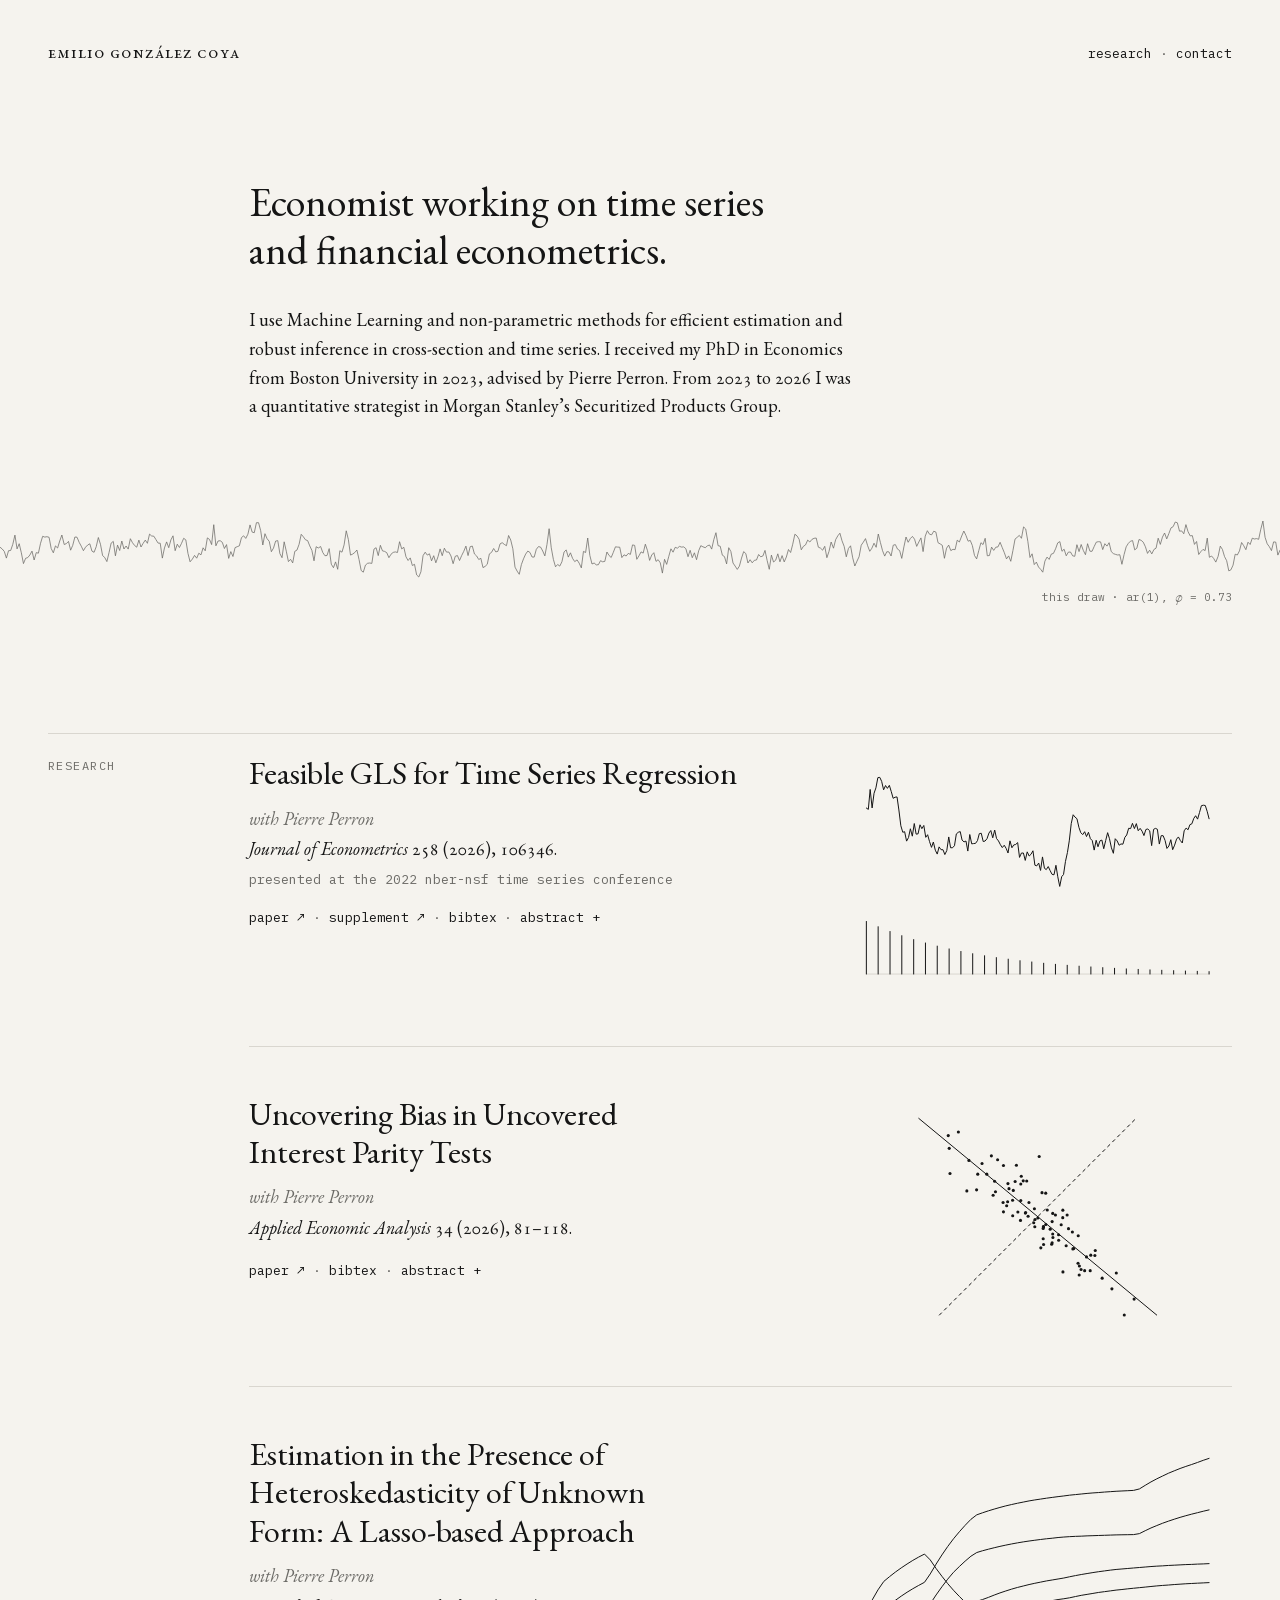
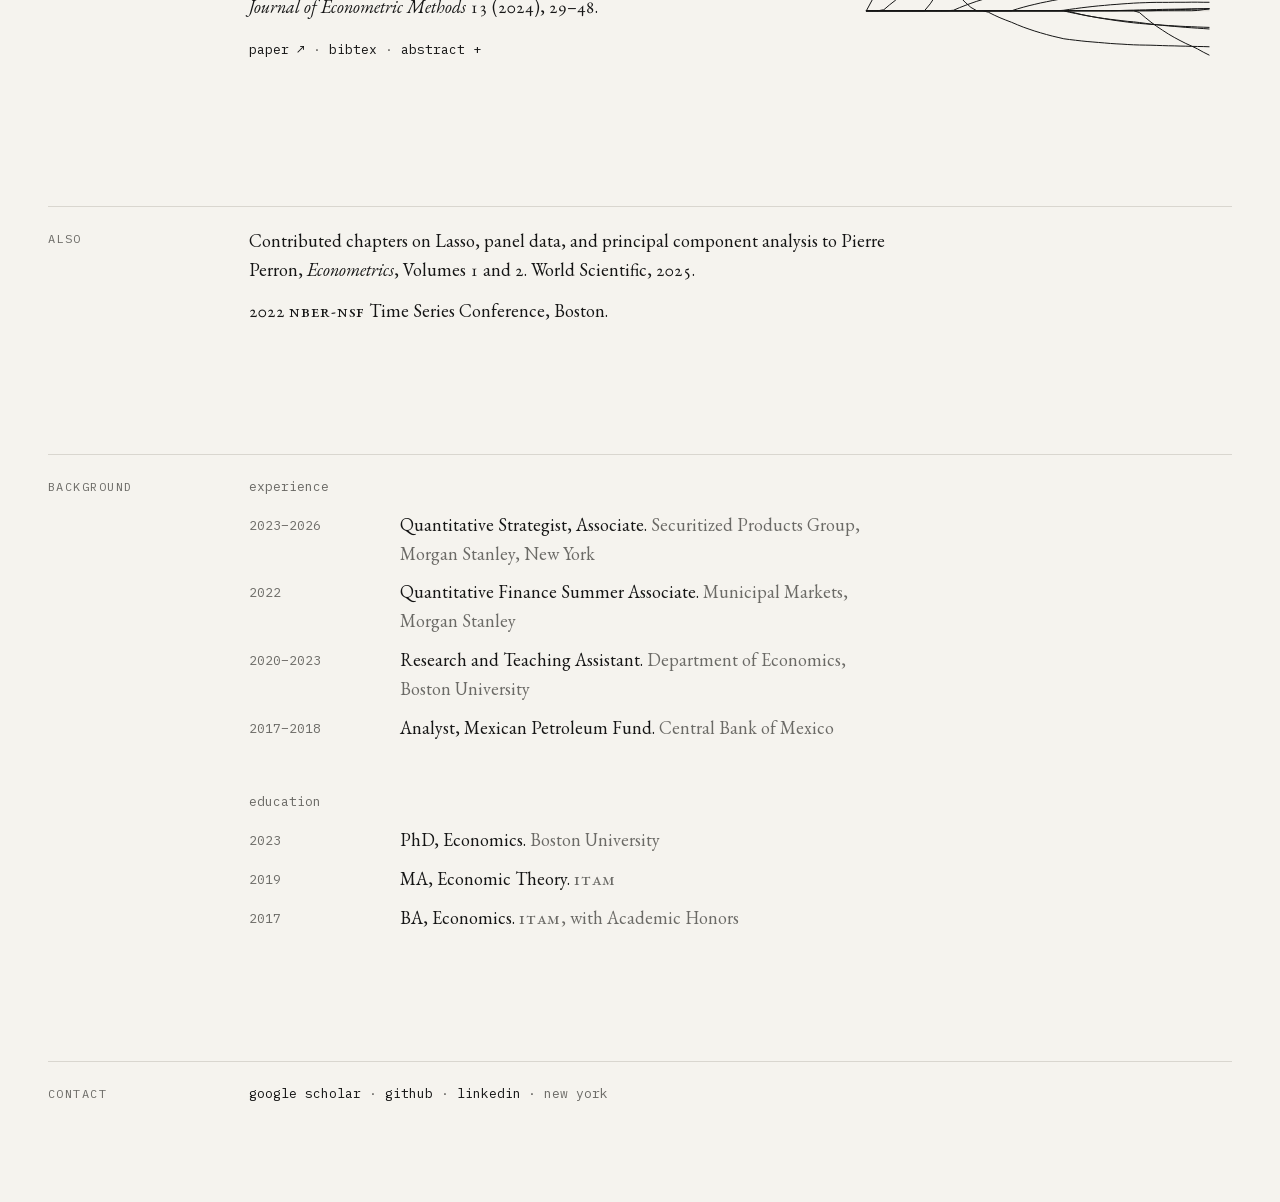
==== index.html @ 2d250741 "Hand-built static site for emiliogcs.com Plain HTML, one stylesheet and one small script, no build s" ====
<!DOCTYPE html>
<html lang="en">
<head>
  <meta charset="utf-8">
  <meta name="viewport" content="width=device-width, initial-scale=1">
  <title>Emilio González Coya — Economist</title>
  <meta name="description" content="Emilio González Coya is an economist working on time series and financial econometrics: feasible GLS estimation and inference when the form of the errors is unknown. PhD, Boston University.">
  <link rel="canonical" href="https://emiliogcs.com/">
  <meta name="color-scheme" content="light dark">
  <meta name="theme-color" content="#F5F3EE" media="(prefers-color-scheme: light)">
  <meta name="theme-color" content="#0F0F0E" media="(prefers-color-scheme: dark)">

  <meta property="og:type" content="website">
  <meta property="og:url" content="https://emiliogcs.com/">
  <meta property="og:site_name" content="Emilio González Coya">
  <meta property="og:title" content="Emilio González Coya — Economist">
  <meta property="og:description" content="Economist working on time series and financial econometrics. Papers and contact.">
  <meta property="og:image" content="https://emiliogcs.com/assets/og.png">
  <meta property="og:image:width" content="1200">
  <meta property="og:image:height" content="630">
  <meta property="og:image:alt" content="Emilio González Coya, economist: time series and financial econometrics. A line drawing of an AR(1) path above its decaying autocorrelations.">
  <meta property="og:locale" content="en_US">
  <meta name="twitter:card" content="summary_large_image">
  <meta name="twitter:title" content="Emilio González Coya — Economist">
  <meta name="twitter:description" content="Economist working on time series and financial econometrics. Papers and contact.">
  <meta name="twitter:image" content="https://emiliogcs.com/assets/og.png">

  <link rel="icon" href="/favicon.svg" type="image/svg+xml">
  <link rel="preload" href="/assets/fonts/eb-garamond-400.woff2" as="font" type="font/woff2" crossorigin>
  <link rel="preload" href="/assets/fonts/ibm-plex-mono-400.woff2" as="font" type="font/woff2" crossorigin>
  <link rel="stylesheet" href="/assets/site.css">
  <script>document.documentElement.classList.add("js")</script>
  <script type="module" src="/assets/site.js"></script>

  <script type="application/ld+json">
  {
    "@context": "https://schema.org",
    "@graph": [
      {
        "@type": "Person",
        "@id": "https://emiliogcs.com/#person",
        "name": "Emilio González Coya",
        "givenName": "Emilio",
        "familyName": "González Coya",
        "jobTitle": "Economist",
        "url": "https://emiliogcs.com/",
        "alumniOf": [
          { "@type": "CollegeOrUniversity", "name": "Boston University" },
          { "@type": "CollegeOrUniversity", "name": "ITAM", "alternateName": "Instituto Tecnológico Autónomo de México" }
        ],
        "sameAs": ["https://scholar.google.com/citations?user=ekQ7IjcAAAAJ", "https://github.com/emiliogcs", "https://www.linkedin.com/in/emiliogcs/"]
      },
      {
        "@type": "Person",
        "@id": "https://emiliogcs.com/#perron",
        "name": "Pierre Perron"
      },
      {
        "@type": "ScholarlyArticle",
        "@id": "https://emiliogcs.com/#fgls",
        "name": "Feasible GLS for Time Series Regression",
        "author": [{ "@id": "https://emiliogcs.com/#perron" }, { "@id": "https://emiliogcs.com/#person" }],
        "isPartOf": { "@type": "Periodical", "name": "Journal of Econometrics", "issn": "0304-4076" },
        "datePublished": "2026-11",
        "url": "https://www.sciencedirect.com/science/article/pii/S0304407626001661",
        "sameAs": "https://doi.org/10.1016/j.jeconom.2026.106346"
      },
      {
        "@type": "ScholarlyArticle",
        "@id": "https://emiliogcs.com/#uip",
        "name": "Uncovering Bias in Uncovered Interest Parity Tests",
        "author": [{ "@id": "https://emiliogcs.com/#person" }, { "@id": "https://emiliogcs.com/#perron" }],
        "isPartOf": { "@type": "Periodical", "name": "Applied Economic Analysis", "issn": "2632-7627" },
        "datePublished": "2026-06-09",
        "url": "https://www.emerald.com/aea/article/doi/10.1108/AEA-12-2025-0504/1380659/Uncovering-bias-in-uncovered-interest-parity-tests",
        "sameAs": "https://doi.org/10.1108/AEA-12-2025-0504"
      },
      {
        "@type": "ScholarlyArticle",
        "@id": "https://emiliogcs.com/#lasso",
        "name": "Estimation in the Presence of Heteroskedasticity of Unknown Form: A Lasso-based Approach",
        "author": [{ "@id": "https://emiliogcs.com/#person" }, { "@id": "https://emiliogcs.com/#perron" }],
        "isPartOf": { "@type": "Periodical", "name": "Journal of Econometric Methods", "issn": "2156-6674" },
        "datePublished": "2023-05-15",
        "url": "https://doi.org/10.1515/jem-2023-0007",
        "sameAs": "https://doi.org/10.1515/jem-2023-0007"
      }
    ]
  }
  </script>
</head>
<body>
  <a class="skip" href="#main">Skip to content</a>

  <header class="wrap site-header">
    <h1 class="name"><a href="/">Emilio González Coya</a></h1>
    <nav class="nav" aria-label="Primary">
      <ul>
        <li><a href="#research">research</a></li>
        <li><a href="#contact">contact</a></li>
      </ul>
    </nav>
  </header>

  <main id="main" tabindex="-1">
    <section class="wrap grid intro" aria-labelledby="statement">
      <div class="body reading">
        <p class="statement" id="statement">Economist working on time&nbsp;series and financial econometrics.</p>
        <p class="bio">I use Machine Learning and non-parametric methods for efficient estimation and robust inference in cross-section and time series. I received my PhD in Economics from Boston University in 2023, advised by Pierre Perron. From 2023 to 2026 I was a quantitative strategist in Morgan Stanley’s Securitized Products Group.</p>
      </div>
    </section>

    <figure class="line">
      <!-- plate:line -->
      <svg class="line-svg" viewBox="0 0 600 64" role="img" aria-label="One draw of an AR(1) process with φ = 0.98, a single hairline wandering across the page." fill="none" stroke="currentColor" stroke-width="1" stroke-linecap="round" stroke-linejoin="round" preserveAspectRatio="none">
        <path d="M0 52.4 L1 54.2 2 52.4 3 52.4 4 50.8 5 49.3 6 50.8 7 48 8 47.7 9 42.5 10 40.1 11 43.4 12 44.2 13 37.3 14 36.1 15 35.2 16 36.6 17 33.6 18 33.2 19 32.1 20 33 21 32.5 22 31 23 31.6 24 36 25 39.5 26 40.3 27 39 28 39.6 29 38.9 30.1 37.8 31.1 34 32.1 31.3 33.1 33.5 34.1 33.7 35.1 29.8 36.1 33 37.1 34 38.1 29.6 39.1 29.5 40.1 28.9 41.1 32.1 42.1 32.5 43.1 29.3 44.1 27 45.1 23.4 46.1 22 47.1 21.5 48.1 19.6 49.1 21.2 50.1 23.7 51.1 20 52.1 19.3 53.1 15.8 54.1 16.1 55.1 11.5 56.1 11.1 57.1 10.4 58.1 7.8 59.1 6.3 60.1 7.9 61.1 8.2 62.1 6 63.1 6.5 64.1 4 65.1 8 66.1 8 67.1 10 68.1 8.2 69.1 8.9 70.1 11.5 71.1 11.1 72.1 13.6 73.1 11.9 74.1 13 75.1 14.5 76.1 12.2 77.1 14.4 78.1 11.4 79.1 6.5 80.1 8.2 81.1 7.3 82.1 10.2 83.1 10.9 84.1 10.7 85.1 12.2 86.1 12.9 87.1 11.5 88.1 8.6 89.1 6.6 90.2 7.6 91.2 8.3 92.2 10.3 93.2 10.2 94.2 12.3 95.2 11 96.2 15 97.2 16.7 98.2 15.5 99.2 18.5 100.2 23.2 101.2 27.8 102.2 28.5 103.2 33.5 104.2 37.2 105.2 35.2 106.2 35.3 107.2 33.1 108.2 34.1 109.2 32.4 110.2 36.3 111.2 37 112.2 40.2 113.2 34.9 114.2 33.6 115.2 35.1 116.2 35.1 117.2 33.5 118.2 37.9 119.2 40 120.2 37.9 121.2 36.4 122.2 34.7 123.2 34.4 124.2 36.9 125.2 35.7 126.2 32.5 127.2 31.4 128.2 28.4 129.2 28.9 130.2 31.8 131.2 33.8 132.2 34.6 133.2 31.7 134.2 32.5 135.2 34.6 136.2 36.6 137.2 35.3 138.2 33.2 139.2 33 140.2 34.8 141.2 35.1 142.2 34.9 143.2 30.8 144.2 29.5 145.2 31.9 146.2 31.6 147.2 31.1 148.2 32.8 149.2 29.2 150.3 27.4 151.3 25.5 152.3 26.1 153.3 20.8 154.3 16.4 155.3 13.9 156.3 13.5 157.3 12 158.3 12.1 159.3 9.9 160.3 9.3 161.3 9.4 162.3 9.7 163.3 13.5 164.3 14.3 165.3 16.9 166.3 17.8 167.3 17.1 168.3 17.1 169.3 17.2 170.3 16.1 171.3 15.6 172.3 14.7 173.3 16.9 174.3 15.7 175.3 15.3 176.3 16 177.3 17 178.3 17.1 179.3 17.3 180.3 18.7 181.3 23.7 182.3 23 183.3 21.9 184.3 22.2 185.3 20.8 186.3 19.5 187.3 22.9 188.3 25.3 189.3 26.5 190.3 29.3 191.3 30.4 192.3 33.4 193.3 33.6 194.3 35.2 195.3 32.1 196.3 33.1 197.3 32.6 198.3 33.8 199.3 38.2 200.3 39.9 201.3 41.7 202.3 43.5 203.3 42.7 204.3 43.9 205.3 46.3 206.3 43.7 207.3 41.1 208.3 41.7 209.3 40.4 210.4 44.5 211.4 46.7 212.4 44.9 213.4 45.4 214.4 46 215.4 44 216.4 40.2 217.4 41.3 218.4 39.1 219.4 37.3 220.4 40.7 221.4 44 222.4 46 223.4 44.4 224.4 45.6 225.4 44.8 226.4 45.4 227.4 46.8 228.4 44.6 229.4 45 230.4 46.7 231.4 48.3 232.4 47.6 233.4 46.6 234.4 46 235.4 45.5 236.4 50.3 237.4 55.1 238.4 53.1 239.4 54.9 240.4 54.7 241.4 53 242.4 49.7 243.4 52 244.4 54.9 245.4 55.9 246.4 55.8 247.4 49.7 248.4 46.3 249.4 45 250.4 41.9 251.4 40.6 252.4 39.2 253.4 38.3 254.4 40.5 255.4 42.5 256.4 42.4 257.4 39.1 258.4 40.4 259.4 44.2 260.4 43.8 261.4 43.8 262.4 44.3 263.4 49.3 264.4 49 265.4 51.3 266.4 49 267.4 49.8 268.4 50.2 269.4 47.7 270.5 48.6 271.5 53.1 272.5 49.8 273.5 46.8 274.5 47.6 275.5 46 276.5 42.9 277.5 44.5 278.5 39.5 279.5 40 280.5 37.3 281.5 38 282.5 39.9 283.5 39.9 284.5 37.6 285.5 40.2 286.5 41.5 287.5 43.9 288.5 45.4 289.5 47.7 290.5 52 291.5 46.9 292.5 43.5 293.5 44.1 294.5 44.9 295.5 43.2 296.5 43.3 297.5 42.5 298.5 44.1 299.5 46.2 300.5 49.8 301.5 46.9 302.5 47.3 303.5 46.5 304.5 47 305.5 43.8 306.5 43.3 307.5 43.1 308.5 43.1 309.5 42.7 310.5 41.6 311.5 46.6 312.5 47.2 313.5 43.3 314.5 41.1 315.5 36.4 316.5 36.1 317.5 38.6 318.5 38 319.5 35.5 320.5 33.1 321.5 35.3 322.5 37.5 323.5 39.8 324.5 38.3 325.5 34.4 326.5 36.2 327.5 37.6 328.5 39.3 329.5 39.3 330.6 39.3 331.6 35.8 332.6 36.2 333.6 32.2 334.6 30.5 335.6 28 336.6 34.1 337.6 28.7 338.6 30.1 339.6 31.1 340.6 32.6 341.6 36.3 342.6 36.2 343.6 35.8 344.6 40.1 345.6 43.4 346.6 43.3 347.6 40.6 348.6 37.9 349.6 39.5 350.6 39.3 351.6 39.4 352.6 38.9 353.6 36.7 354.6 37 355.6 34.6 356.6 35.5 357.6 34.3 358.6 34.6 359.6 34.7 360.6 38.6 361.6 37.6 362.6 32.9 363.6 32.9 364.6 33.2 365.6 34.1 366.6 33.8 367.6 33.5 368.6 33.2 369.6 33.4 370.6 31.2 371.6 30.1 372.6 30 373.6 30 374.6 32.4 375.6 35.3 376.6 34.3 377.6 36.2 378.6 36 379.6 38.6 380.6 38.8 381.6 42.4 382.6 41 383.6 40.9 384.6 40.7 385.6 42.4 386.6 44.2 387.6 46.1 388.6 45 389.6 46.7 390.7 49.7 391.7 52.8 392.7 55.8 393.7 54 394.7 57.3 395.7 54 396.7 52 397.7 50.9 398.7 49.3 399.7 52.3 400.7 53.8 401.7 55.7 402.7 60 403.7 56.9 404.7 58.1 405.7 54.3 406.7 54.5 407.7 51.5 408.7 48.4 409.7 49.8 410.7 49.3 411.7 48.5 412.7 49.6 413.7 47.6 414.7 49.6 415.7 50.7 416.7 51.6 417.7 48.9 418.7 50.6 419.7 48.3 420.7 50.8 421.7 53 422.7 53.8 423.7 52.6 424.7 51.1 425.7 47.9 426.7 49.5 427.7 51.3 428.7 48.8 429.7 48.1 430.7 50.6 431.7 52 432.7 53.3 433.7 53.1 434.7 52.7 435.7 51.9 436.7 50.1 437.7 49.1 438.7 49.1 439.7 43.4 440.7 45.4 441.7 46.2 442.7 44.7 443.7 43.4 444.7 45.6 445.7 44.3 446.7 48.9 447.7 49.4 448.7 46.7 449.7 46.9 450.8 52.8 451.8 54.1 452.8 53.3 453.8 53 454.8 51 455.8 54.6 456.8 55.9 457.8 54.4 458.8 51.7 459.8 52.8 460.8 51 461.8 51.4 462.8 50.2 463.8 48 464.8 44.9 465.8 40.3 466.8 37.5 467.8 38.2 468.8 37.6 469.8 42.3 470.8 40.7 471.8 40.3 472.8 40.3 473.8 39.1 474.8 39.4 475.8 37 476.8 37.8 477.8 36.4 478.8 38.7 479.8 38 480.8 39.1 481.8 36.1 482.8 38.9 483.8 36.4 484.8 36.5 485.8 38.1 486.8 36.4 487.8 34.9 488.8 33 489.8 32.6 490.8 31.1 491.8 31.9 492.8 30 493.8 34.5 494.8 31.3 495.8 30.2 496.8 32.9 497.8 35 498.8 36.4 499.8 38 500.8 36.9 501.8 35.7 502.8 32.7 503.8 34.2 504.8 33.1 505.8 31 506.8 30.8 507.8 29.8 508.8 30.3 509.8 30.2 510.9 30.6 511.9 30.5 512.9 31.4 513.9 23.4 514.9 23.3 515.9 23.9 516.9 23.8 517.9 22.1 518.9 22.2 519.9 19.6 520.9 22.4 521.9 25.4 522.9 25.9 523.9 24.6 524.9 25.1 525.9 25.5 526.9 30.6 527.9 30.3 528.9 28.2 529.9 25.6 530.9 22.8 531.9 22.2 532.9 27.2 533.9 27.5 534.9 27.7 535.9 28.4 536.9 32.2 537.9 32.9 538.9 33.1 539.9 28.2 540.9 25.7 541.9 23 542.9 24.8 543.9 24.5 544.9 27.2 545.9 27.6 546.9 29 547.9 23.6 548.9 26.9 549.9 26.3 550.9 24.6 551.9 24.2 552.9 22.8 553.9 24.8 554.9 27.5 555.9 29 556.9 30.8 557.9 32.1 558.9 33.4 559.9 31.7 560.9 31.5 561.9 30.9 562.9 31 563.9 32 564.9 31.4 565.9 31 566.9 32.6 567.9 28.6 568.9 27.2 569.9 26.1 571 24.1 572 22.2 573 21.9 574 23.3 575 24.8 576 26.2 577 27.5 578 29.3 579 25.3 580 26.6 581 28.7 582 33 583 36.5 584 34.7 585 32.1 586 28 587 31.8 588 34.1 589 34.7 590 34.7 591 35.4 592 33.7 593 33.9 594 37 595 37.8 596 36.7 597 35.2 598 35.5 599 36.4 600 40.2" vector-effect="non-scaling-stroke"/>
      </svg>
      <!-- /plate:line -->
      <figcaption class="wrap line-cap">this draw · ar(1), <i class="phi">φ</i> = <span id="phi">0.98</span></figcaption>
    </figure>

    <section class="wrap grid section" id="research" aria-labelledby="research-h">
      <h2 class="label" id="research-h">Research</h2>
      <div class="body">

        <article class="plate" id="fgls" aria-labelledby="fgls-title">
          <div class="plate-text">
            <h3 class="plate-title" id="fgls-title"><a href="https://www.sciencedirect.com/science/article/pii/S0304407626001661" target="_blank" rel="noopener">Feasible GLS for Time Series Regression<span class="vh"> (opens in a new tab)</span></a></h3>
            <p class="with">with Pierre Perron</p>
            <p class="venue"><cite>Journal of Econometrics</cite> 258 (2026), 106346.</p>
            <p class="note">Presented at the 2022 NBER-NSF Time Series Conference</p>
            <div class="actions">
              <a class="act" href="https://www.sciencedirect.com/science/article/pii/S0304407626001661" target="_blank" rel="noopener">paper<span class="vh"> (opens in a new tab)</span> <span aria-hidden="true">↗</span></a>
              <span class="sep" aria-hidden="true">·</span>
              <a class="act" href="https://blogs.bu.edu/perron/files/2026/10/PCG-JOE-Supplement.pdf" target="_blank" rel="noopener">supplement<span class="vh"> (PDF, opens in a new tab)</span> <span aria-hidden="true">↗</span></a>
              <span class="sep" aria-hidden="true">·</span>
              <details class="abstract">
                <summary>abstract <span class="sign" aria-hidden="true"></span></summary>
                <div class="abstract-body">
                  <p>We consider GLS and OLS estimation in a linear regression model with serially correlated errors, and we provide the following contributions. First, we clarify when OLS is consistent or not. Second, we give sufficient conditions such that GLS is valid without the assumption of exogenous regressors (uncorrelated with past innovations). Third, we devise a feasible GLS procedure valid whether or not the regressors are exogenous, and which achieves a MSE close to that of the correctly specified infeasible GLS. Fourth, we derive the asymptotic distribution of this feasible GLS estimate: with exogenous regressors, the limit distribution is the same as that of the infeasible GLS estimator. However, with non-exogenous regressors, an additional term is present in the asymptotic variance. We provide a variance estimator, free of tuning parameters, which delivers confidence intervals with asymptotically correct coverage in both cases. We also illustrate how GLS can be more robust than OLS when the regressors are exogenous, even when GLS is based on an incorrect correction. The main assumptions are: a) the regressors are pre-determined (uncorrelated with future innovations); b) the errors are stationary thereby admitting a Wold representation in terms of some unpredictable innovations; c) the moving-average representation of the errors is invertible and implies a short-memory process. We also briefly address issues related to heteroskedastic errors.</p>
                </div>
              </details>
            </div>
            <details class="bib">
              <summary>bibtex</summary>
              <pre>@article{GonzalezCoyaPerronFGLS,
  author  = {Perron, Pierre and Gonz{\'a}lez-Coya, Emilio},
  title   = {Feasible {GLS} for Time Series Regression},
  journal = {Journal of Econometrics},
  volume  = {258},
  pages   = {106346},
  year    = {2026},
  doi     = {10.1016/j.jeconom.2026.106346}
}</pre>
            </details>
          </div>
          <div class="plate-fig">
            <!-- plate:fgls -->
            <svg class="plate-svg" viewBox="0 0 400 250" role="img" aria-label="A persistent AR(1) time series drawn as one hairline across the top, above a row of short vertical lines, its autocorrelations, decaying geometrically from left to right." fill="none" stroke="currentColor" stroke-width="1" stroke-linecap="round" stroke-linejoin="round">
              <path class="base" d="M24 226H376" vector-effect="non-scaling-stroke"/>
              <path d="M24 55.5 L26 56.9 27.9 36.4 29.9 55.4 31.9 40.3 33.8 34.8 35.8 24.3 37.8 24 39.7 28.1 41.7 36.8 43.7 32.4 45.6 35.3 47.6 32.2 49.6 38.7 51.5 45.5 53.5 44.4 55.5 44.1 57.4 57.5 59.4 73.7 61.4 80.4 63.3 79.8 65.3 89.5 67.3 85.8 69.2 76.8 71.2 84.4 73.2 71.4 75.1 82.3 77.1 82 79.1 72.7 81 76.7 83 73.4 85 85.6 86.9 82.9 88.9 90 90.9 95.9 92.8 90.4 94.8 98.8 96.8 102.8 98.7 95.4 100.7 98.3 102.7 98.3 104.6 103.3 106.6 99.2 108.6 85.2 110.5 96.3 112.5 96.3 114.5 94.2 116.4 82.1 118.4 80.4 120.4 79.7 122.3 88.4 124.3 90.3 126.3 89.4 128.2 99.7 130.2 82.7 132.2 92.3 134.1 92 136.1 91.8 138.1 89 140 81.8 142 81.4 144 89.9 145.9 89.4 147.9 87 149.9 81.2 151.8 78.6 153.8 86.1 155.8 78.1 157.7 86.8 159.7 89.3 161.7 93.2 163.6 96.1 165.6 93.7 167.6 97 169.5 101.7 171.5 89.2 173.5 96.3 175.4 93.4 177.4 92.9 179.4 91 181.3 106.2 183.3 101.7 185.3 101.7 187.2 109.3 189.2 100.5 191.2 104.8 193.1 103 195.1 99.4 197.1 114.2 199 114.9 201 112 202.9 119.6 204.9 105.7 206.9 117.4 208.8 118.7 210.8 115.6 212.8 119.9 214.7 123.6 216.7 124.1 218.7 114.3 220.6 126.1 222.6 136 224.6 126 226.5 123.8 228.5 110.3 230.5 101.2 232.4 89.2 234.4 71.5 236.4 62.4 238.3 64.8 240.3 66.5 242.3 75.3 244.2 80.8 246.2 82.8 248.2 79.8 250.1 84.8 252.1 80.4 254.1 87 256 88.9 258 98.7 260 88.6 261.9 95.3 263.9 89.2 265.9 88.4 267.8 97.3 269.8 88.9 271.8 80.8 273.7 87 275.7 96.4 277.7 102 279.6 87 281.6 89.3 283.6 93.7 285.5 92.4 287.5 92.6 289.5 85.6 291.4 83.2 293.4 76.3 295.4 76.6 297.3 71.2 299.3 76.6 301.3 71.5 303.2 78.8 305.2 76.4 307.2 79.3 309.1 83.8 311.1 77.5 313.1 77 315 78.9 317 94.1 319 77.4 320.9 76.4 322.9 77.3 324.9 92.5 326.8 83.9 328.8 83.9 330.8 88.8 332.7 97 334.7 94.5 336.7 88 338.6 98.3 340.6 93.6 342.6 87.4 344.5 85.2 346.5 88.9 348.5 91.4 350.4 78.9 352.4 76.1 354.4 77.8 356.3 72.6 358.3 71.7 360.3 66.1 362.2 63.4 364.2 66.9 366.2 60 368.1 53.1 370.1 52.6 372.1 52.9 374 58.8 376 66.5" vector-effect="non-scaling-stroke"/>
              <g class="seq">
                <path d="M24 226V172" vector-effect="non-scaling-stroke"/>
                <path d="M36.1 226V177.4" vector-effect="non-scaling-stroke"/>
                <path d="M48.3 226V182.3" vector-effect="non-scaling-stroke"/>
                <path d="M60.4 226V186.6" vector-effect="non-scaling-stroke"/>
                <path d="M72.6 226V190.6" vector-effect="non-scaling-stroke"/>
                <path d="M84.7 226V194.1" vector-effect="non-scaling-stroke"/>
                <path d="M96.8 226V197.3" vector-effect="non-scaling-stroke"/>
                <path d="M109 226V200.2" vector-effect="non-scaling-stroke"/>
                <path d="M121.1 226V202.8" vector-effect="non-scaling-stroke"/>
                <path d="M133.2 226V205.1" vector-effect="non-scaling-stroke"/>
                <path d="M145.4 226V207.2" vector-effect="non-scaling-stroke"/>
                <path d="M157.5 226V209.1" vector-effect="non-scaling-stroke"/>
                <path d="M169.7 226V210.7" vector-effect="non-scaling-stroke"/>
                <path d="M181.8 226V212.3" vector-effect="non-scaling-stroke"/>
                <path d="M193.9 226V213.6" vector-effect="non-scaling-stroke"/>
                <path d="M206.1 226V214.9" vector-effect="non-scaling-stroke"/>
                <path d="M218.2 226V216" vector-effect="non-scaling-stroke"/>
                <path d="M230.3 226V217" vector-effect="non-scaling-stroke"/>
                <path d="M242.5 226V217.9" vector-effect="non-scaling-stroke"/>
                <path d="M254.6 226V218.7" vector-effect="non-scaling-stroke"/>
                <path d="M266.8 226V219.4" vector-effect="non-scaling-stroke"/>
                <path d="M278.9 226V220.1" vector-effect="non-scaling-stroke"/>
                <path d="M291 226V220.7" vector-effect="non-scaling-stroke"/>
                <path d="M303.2 226V221.2" vector-effect="non-scaling-stroke"/>
                <path d="M315.3 226V221.7" vector-effect="non-scaling-stroke"/>
                <path d="M327.4 226V222.1" vector-effect="non-scaling-stroke"/>
                <path d="M339.6 226V222.5" vector-effect="non-scaling-stroke"/>
                <path d="M351.7 226V222.9" vector-effect="non-scaling-stroke"/>
                <path d="M363.9 226V223.2" vector-effect="non-scaling-stroke"/>
                <path d="M376 226V223.5" vector-effect="non-scaling-stroke"/>
              </g>
            </svg>
            <!-- /plate:fgls -->
          </div>
        </article>

        <article class="plate" id="uip" aria-labelledby="uip-title">
          <div class="plate-text">
            <h3 class="plate-title" id="uip-title"><a href="https://www.emerald.com/aea/article/doi/10.1108/AEA-12-2025-0504/1380659/Uncovering-bias-in-uncovered-interest-parity-tests" target="_blank" rel="noopener">Uncovering Bias in Uncovered Interest Parity Tests<span class="vh"> (opens in a new tab)</span></a></h3>
            <p class="with">with Pierre Perron</p>
            <p class="venue"><cite>Applied Economic Analysis</cite> 34 (2026), 81–118.</p>
            <div class="actions">
              <a class="act" href="https://www.emerald.com/aea/article/doi/10.1108/AEA-12-2025-0504/1380659/Uncovering-bias-in-uncovered-interest-parity-tests" target="_blank" rel="noopener">paper<span class="vh"> (open access, opens in a new tab)</span> <span aria-hidden="true">↗</span></a>
              <span class="sep" aria-hidden="true">·</span>
              <details class="abstract">
                <summary>abstract <span class="sign" aria-hidden="true"></span></summary>
                <div class="abstract-body">
                  <p><span class="run-in">Purpose.</span> This paper aims to re-examine the uncovered interest parity (UIP) hypothesis, which posits efficiency in forward foreign exchange and rational expectations. Testing these assumptions involves estimating parameters in a <i>k</i>-step-ahead forecasting model, where forecast errors are expected to be serially correlated up to lags <i>k</i> − 1. When errors are correlated beyond these lags, OLS is no longer consistent unless the regressors are exogenous.</p>
                  <p><span class="run-in">Design/methodology/approach.</span> The authors extend the FGLS procedure developed in Perron and González-Coya (2022) to a setting in which lagged dependent variables are included as regressors. The authors thus provide a consistent and efficient framework to estimate the parameters of a general <i>k</i>-step-ahead linear forecasting equation. Following the work of Perron and Olivari (2023), the authors introduce an instrumental variable (IV)-based approach for this problem that requires pre-determined but not necessarily exogenous IVs for consistency.</p>
                  <p><span class="run-in">Findings.</span> The authors apply the authors’ FGLS procedures to the analysis of the two main specifications to test the UIP. Contrary to most empirical results available in the literature, in particular those based on some OLS regression or GMM, the authors’ robust and efficient procedure cannot reject the null hypothesis that the UIP holds.</p>
                  <p><span class="run-in">Originality/value.</span> Overall, this study’s results can be viewed as overturning the so-called forward discount anomaly. The methods proposed can also be applied to a wide variety of contexts.</p>
                </div>
              </details>
            </div>
            <details class="bib">
              <summary>bibtex</summary>
              <pre>@article{GonzalezCoyaPerronUIP,
  author  = {Gonz{\'a}lez-Coya, Emilio and Perron, Pierre},
  title   = {Uncovering Bias in Uncovered Interest Parity Tests},
  journal = {Applied Economic Analysis},
  volume  = {34},
  number  = {101},
  pages   = {81--118},
  year    = {2026},
  doi     = {10.1108/AEA-12-2025-0504}
}</pre>
            </details>
          </div>
          <div class="plate-fig">
            <!-- plate:uip -->
            <svg class="plate-svg" viewBox="0 0 400 250" role="img" aria-label="About ninety points falling from upper left to lower right, crossed at the centre by a dashed line of slope one, the parity hypothesis, and a solid line at the fitted negative slope." fill="none" stroke="currentColor" stroke-width="1" stroke-linecap="round" stroke-linejoin="round">
              <path class="null" stroke-dasharray="3 4" d="M99 226L301 24" vector-effect="non-scaling-stroke"/>
              <path d="M77.8 24L322.2 226" vector-effect="non-scaling-stroke"/>
              <g fill="currentColor" stroke="none"><circle cx="176.8" cy="88.9" r="1.6"/><circle cx="168.1" cy="113.8" r="1.6"/><circle cx="208.2" cy="100.8" r="1.6"/><circle cx="205.6" cy="147.6" r="1.6"/><circle cx="254.5" cy="164.5" r="1.6"/><circle cx="127.2" cy="98.5" r="1.6"/><circle cx="235.6" cy="140.7" r="1.6"/><circle cx="158.8" cy="66.5" r="1.6"/><circle cx="241.4" cy="172.8" r="1.6"/><circle cx="237" cy="157.7" r="1.6"/><circle cx="183.1" cy="83.4" r="1.6"/><circle cx="221.5" cy="149.2" r="1.6"/><circle cx="195.9" cy="131.2" r="1.6"/><circle cx="185.1" cy="88.2" r="1.6"/><circle cx="182.6" cy="91.4" r="1.6"/><circle cx="214.3" cy="153.3" r="1.6"/><circle cx="248.2" cy="180.4" r="1.6"/><circle cx="280.7" cy="182.8" r="1.6"/><circle cx="203.2" cy="157" r="1.6"/><circle cx="170.5" cy="96.2" r="1.6"/><circle cx="190.1" cy="124.5" r="1.6"/><circle cx="169.4" cy="91" r="1.6"/><circle cx="299" cy="209.6" r="1.6"/><circle cx="266.2" cy="188.1" r="1.6"/><circle cx="191" cy="110.4" r="1.6"/><circle cx="215.4" cy="121.6" r="1.6"/><circle cx="187.6" cy="120.7" r="1.6"/><circle cx="197" cy="135.3" r="1.6"/><circle cx="155.7" cy="88.6" r="1.6"/><circle cx="206" cy="153.5" r="1.6"/><circle cx="169.1" cy="109.6" r="1.6"/><circle cx="229.2" cy="154.9" r="1.6"/><circle cx="250.1" cy="166.3" r="1.6"/><circle cx="259.1" cy="159.7" r="1.6"/><circle cx="205.8" cy="135.5" r="1.6"/><circle cx="230.2" cy="123.2" r="1.6"/><circle cx="154.2" cy="103" r="1.6"/><circle cx="253.9" cy="180.4" r="1.6"/><circle cx="212.8" cy="137.8" r="1.6"/><circle cx="187.3" cy="121.3" r="1.6"/><circle cx="196.6" cy="116.9" r="1.6"/><circle cx="156.6" cy="99.4" r="1.6"/><circle cx="288.9" cy="226" r="1.6"/><circle cx="215.4" cy="142.8" r="1.6"/><circle cx="221.4" cy="143.5" r="1.6"/><circle cx="205.9" cy="135.2" r="1.6"/><circle cx="147.7" cy="81.3" r="1.6"/><circle cx="201.5" cy="63.1" r="1.6"/><circle cx="215.6" cy="146.4" r="1.6"/><circle cx="209.8" cy="118.1" r="1.6"/><circle cx="109.1" cy="54.8" r="1.6"/><circle cx="197.2" cy="127.9" r="1.6"/><circle cx="164.8" cy="72.4" r="1.6"/><circle cx="214.8" cy="151.8" r="1.6"/><circle cx="137.2" cy="97.4" r="1.6"/><circle cx="208.3" cy="133" r="1.6"/><circle cx="224.1" cy="133.3" r="1.6"/><circle cx="164.4" cy="110.4" r="1.6"/><circle cx="204.4" cy="100.3" r="1.6"/><circle cx="225.7" cy="126" r="1.6"/><circle cx="182.6" cy="108.3" r="1.6"/><circle cx="118.5" cy="38" r="1.6"/><circle cx="242.8" cy="175.7" r="1.6"/><circle cx="179.6" cy="120.2" r="1.6"/><circle cx="174.9" cy="98" r="1.6"/><circle cx="129.3" cy="67.2" r="1.6"/><circle cx="258.7" cy="164.9" r="1.6"/><circle cx="276.2" cy="199.1" r="1.6"/><circle cx="225.9" cy="181.7" r="1.6"/><circle cx="200.1" cy="126.4" r="1.6"/><circle cx="225.8" cy="118.3" r="1.6"/><circle cx="244.5" cy="179.2" r="1.6"/><circle cx="178.1" cy="72.2" r="1.6"/><circle cx="109.9" cy="80.6" r="1.6"/><circle cx="236.1" cy="158.1" r="1.6"/><circle cx="138.4" cy="81.3" r="1.6"/><circle cx="174.3" cy="124" r="1.6"/><circle cx="174.2" cy="108.1" r="1.6"/><circle cx="164.8" cy="120" r="1.6"/><circle cx="214.8" cy="130" r="1.6"/><circle cx="142.8" cy="70.4" r="1.6"/><circle cx="231.6" cy="137.3" r="1.6"/><circle cx="152.4" cy="62.5" r="1.6"/><circle cx="108.1" cy="41.7" r="1.6"/><circle cx="218.2" cy="123.3" r="1.6"/><circle cx="188.7" cy="88.3" r="1.6"/><circle cx="182.3" cy="128.8" r="1.6"/><circle cx="241.6" cy="144.6" r="1.6"/><circle cx="242.6" cy="184.9" r="1.6"/><circle cx="205.6" cy="137" r="1.6"/></g>
            </svg>
            <!-- /plate:uip -->
          </div>
        </article>

        <article class="plate" id="lasso" aria-labelledby="lasso-title">
          <div class="plate-text">
            <h3 class="plate-title" id="lasso-title"><a href="https://doi.org/10.1515/jem-2023-0007" target="_blank" rel="noopener">Estimation in the Presence of Heteroskedasticity of Unknown Form: A Lasso-based Approach<span class="vh"> (opens in a new tab)</span></a></h3>
            <p class="with">with Pierre Perron</p>
            <p class="venue"><cite>Journal of Econometric Methods</cite> 13 (2024), 29–48.</p>
            <div class="actions">
              <a class="act" href="https://doi.org/10.1515/jem-2023-0007" target="_blank" rel="noopener">paper<span class="vh"> (open access, opens in a new tab)</span> <span aria-hidden="true">↗</span></a>
              <span class="sep" aria-hidden="true">·</span>
              <details class="abstract">
                <summary>abstract <span class="sign" aria-hidden="true"></span></summary>
                <div class="abstract-body">
                  <p>We study the Feasible Generalized Least-Squares (FGLS) estimation of the parameters of a linear regression model in the presence of heteroskedasticity of unknown form in the errors. We suggest a Lasso based procedure to estimate the skedastic function of the residuals. The advantage of using Lasso is that it can handle a large number of potential covariates, yet still yields a parsimonious specification. Using extensive simulation experiments, we show that our suggested procedure always provide some improvements in the precision of the parameter of interest (lower Mean-Squared Errors) when heteroskedasticity is present and is equivalent to OLS when there is none. It also performs better than previously suggested procedures. Since the fitted value of the skedastic function falls short of the true specification, we form confidence intervals using a bias-corrected version of the usual heteroskedasticity-robust covariance matrix estimator. These have the correct size and substantially shorter length than when using OLS. Our method is applicable to both cross-section (with a random sample) and time series models, though here we concentrate on the former.</p>
                </div>
              </details>
            </div>
            <details class="bib">
              <summary>bibtex</summary>
              <pre>@article{GonzalezCoyaPerron2024,
  author  = {Gonz{\'a}lez-Coya, Emilio and Perron, Pierre},
  title   = {Estimation in the Presence of Heteroskedasticity of Unknown Form: A {Lasso}-based Approach},
  journal = {Journal of Econometric Methods},
  volume  = {13},
  number  = {1},
  pages   = {29--48},
  year    = {2024},
  doi     = {10.1515/jem-2023-0007}
}</pre>
            </details>
          </div>
          <div class="plate-fig">
            <!-- plate:lasso -->
            <svg class="plate-svg" viewBox="0 0 400 250" role="img" aria-label="Twelve Lasso coefficient paths that leave a shared zero line one by one as the penalty falls from left to right: a few grow large, most stay small, and one crosses zero." fill="none" stroke="currentColor" stroke-width="1" stroke-linecap="round" stroke-linejoin="round">
              <path class="base" d="M24 180.5H376" vector-effect="non-scaling-stroke"/>
              <path d="M24 180.5 L30 180.5 35.9 180.5 41.9 179.5 47.9 174.4 53.8 169.8 59.8 165.5 65.8 161.5 71.7 157.9 77.7 154.5 83.7 151.3 89.6 142.7 95.6 132.6 101.6 123.2 107.5 114.6 113.5 106.6 119.5 99.4 125.4 92.8 131.4 86.6 137.4 82 143.3 79.9 149.3 77.9 155.3 76.1 161.2 74.4 167.2 72.8 173.2 71.4 179.1 70.1 185.1 68.9 191.1 67.7 197 66.7 203 65.8 208.9 64.9 214.9 64.1 220.9 63.3 226.8 62.6 232.8 61.8 238.8 61.2 244.7 60.6 250.7 60 256.7 59.5 262.6 59.1 268.6 58.6 274.6 58.2 280.5 57.8 286.5 57.5 292.5 57.2 298.4 56.9 304.4 55.4 310.4 51.7 316.3 48.2 322.3 45 328.3 42.1 334.2 39.3 340.2 36.8 346.2 34.4 352.1 32.3 358.1 30.3 364.1 28.2 370 26 376 24" vector-effect="non-scaling-stroke"/>
              <path d="M24 180.5 L30 169.4 35.9 159.1 41.9 150.4 47.9 145.4 53.8 140.8 59.8 136.5 65.8 132.5 71.7 128.8 77.7 125.4 83.7 122.3 89.6 128.3 95.6 137.1 101.6 145.1 107.5 152.6 113.5 159.5 119.5 165.8 125.4 171.7 131.4 177.1 137.4 180.5 143.3 180.5 149.3 180.5 155.3 180.5 161.2 180.5 167.2 180.5 173.2 180.5 179.1 180.5 185.1 180.5 191.1 180.5 197 180.5 203 180.5 208.9 180.5 214.9 180.5 220.9 180.5 226.8 180.5 232.8 180.5 238.8 180.5 244.7 180.5 250.7 180.5 256.7 180.5 262.6 180.5 268.6 180.5 274.6 180.5 280.5 180.5 286.5 180.5 292.5 180.5 298.4 180.5 304.4 182.3 310.4 187.4 316.3 192.2 322.3 196.6 328.3 200.6 334.2 204.4 340.2 207.9 346.2 211.1 352.1 214.1 358.1 216.8 364.1 219.7 370 223 376 226" vector-effect="non-scaling-stroke"/>
              <path d="M24 180.5 L30 180.5 35.9 180.5 41.9 180.5 47.9 180.5 53.8 180.5 59.8 180.5 65.8 180.5 71.7 180.5 77.7 180.5 83.7 180.5 89.6 180.5 95.6 180.5 101.6 180.5 107.5 180.5 113.5 180.5 119.5 180.5 125.4 180.5 131.4 180.5 137.4 180.5 143.3 180.5 149.3 180.5 155.3 180.5 161.2 180.5 167.2 180.5 173.2 180.5 179.1 180.5 185.1 180.5 191.1 180.5 197 180.5 203 180.5 208.9 180.5 214.9 180.5 220.9 180.5 226.8 180.5 232.8 180.5 238.8 180.5 244.7 180.5 250.7 180.5 256.7 180.5 262.6 180.5 268.6 180.5 274.6 180.5 280.5 180.5 286.5 180.5 292.5 180.5 298.4 180.5 304.4 180.5 310.4 180.5 316.3 180.5 322.3 180.5 328.3 180.5 334.2 180.5 340.2 180.5 346.2 180.5 352.1 180.5 358.1 180.5 364.1 180.2 370 179.4 376 178.7" vector-effect="non-scaling-stroke"/>
              <path d="M24 180.5 L30 180.5 35.9 180.5 41.9 180.5 47.9 180.5 53.8 180.5 59.8 180.5 65.8 180.5 71.7 180.5 77.7 180.5 83.7 180.5 89.6 173.4 95.6 164.3 101.6 155.9 107.5 148.1 113.5 141 119.5 135.1 125.4 129.6 131.4 124.5 137.4 120.7 143.3 118.9 149.3 117.3 155.3 115.8 161.2 114.4 167.2 113.1 173.2 111.9 179.1 110.8 185.1 109.8 191.1 108.9 197 108.1 203 107.3 208.9 106.6 214.9 106 220.9 105.3 226.8 104.8 232.8 104.4 238.8 104.1 244.7 103.9 250.7 103.6 256.7 103.4 262.6 103.2 268.6 103 274.6 102.8 280.5 102.6 286.5 102.5 292.5 102.4 298.4 102.3 304.4 101.3 310.4 98.3 316.3 95.5 322.3 93 328.3 90.6 334.2 88.5 340.2 86.5 346.2 84.6 352.1 82.9 358.1 81.3 364.1 79.8 370 78.3 376 76.9" vector-effect="non-scaling-stroke"/>
              <path d="M24 180.5 L30 180.5 35.9 180.5 41.9 180.5 47.9 180.5 53.8 180.5 59.8 180.5 65.8 180.5 71.7 180.5 77.7 180.5 83.7 180.5 89.6 180.5 95.6 180.5 101.6 180.5 107.5 180.5 113.5 180.5 119.5 180.5 125.4 180.5 131.4 180.5 137.4 180.5 143.3 180.5 149.3 180.5 155.3 180.5 161.2 180.5 167.2 180.5 173.2 180.5 179.1 180.5 185.1 180.5 191.1 180.5 197 180.5 203 180.5 208.9 180.5 214.9 180.5 220.9 180.5 226.8 180.5 232.8 180.5 238.8 180.5 244.7 180.5 250.7 180.5 256.7 180.5 262.6 180.5 268.6 180.5 274.6 180.5 280.5 180.4 286.5 180.2 292.5 180 298.4 179.9 304.4 179.7 310.4 179.6 316.3 179.4 322.3 179.3 328.3 179.1 334.2 179 340.2 178.9 346.2 178.8 352.1 178.7 358.1 178.6 364.1 178.5 370 178.5 376 178.5" vector-effect="non-scaling-stroke"/>
              <path d="M24 180.5 L30 180.5 35.9 180.5 41.9 180.5 47.9 180.5 53.8 180.5 59.8 180.5 65.8 180.5 71.7 180.5 77.7 180.5 83.7 180.5 89.6 180.5 95.6 180.5 101.6 180.5 107.5 180.5 113.5 180 119.5 177.4 125.4 175.1 131.4 172.9 137.4 170.8 143.3 169 149.3 166.8 155.3 164.4 161.2 162.2 167.2 160.2 173.2 158.3 179.1 156.6 185.1 155.1 191.1 153.6 197 152.3 203 151.1 208.9 149.9 214.9 148.9 220.9 147.9 226.8 146.9 232.8 145.6 238.8 144.4 244.7 143.3 250.7 142.3 256.7 141.3 262.6 140.4 268.6 139.6 274.6 138.8 280.5 138.1 286.5 137.6 292.5 137.1 298.4 136.6 304.4 136.1 310.4 135.6 316.3 135.1 322.3 134.7 328.3 134.4 334.2 134 340.2 133.7 346.2 133.4 352.1 133.1 358.1 132.9 364.1 132.6 370 132.4 376 132.1" vector-effect="non-scaling-stroke"/>
              <path d="M24 180.5 L30 180.5 35.9 180.5 41.9 180.5 47.9 180.5 53.8 180.5 59.8 180.5 65.8 180.5 71.7 180.5 77.7 180.5 83.7 180.5 89.6 180.5 95.6 180.5 101.6 180.5 107.5 180.5 113.5 180.5 119.5 180.5 125.4 180.5 131.4 180.5 137.4 180.5 143.3 180.5 149.3 180.5 155.3 180.5 161.2 180.5 167.2 180.5 173.2 180.5 179.1 180.5 185.1 180.5 191.1 180.5 197 180.5 203 180.5 208.9 180.5 214.9 180.5 220.9 180.5 226.8 180.7 232.8 182.1 238.8 183.3 244.7 184.5 250.7 185.6 256.7 186.7 262.6 187.6 268.6 188.5 274.6 189.3 280.5 190 286.5 190.7 292.5 191.4 298.4 191.9 304.4 192.6 310.4 193.4 316.3 194.2 322.3 194.9 328.3 195.5 334.2 196.1 340.2 196.6 346.2 197.1 352.1 197.6 358.1 198 364.1 198.4 370 198.8 376 199.2" vector-effect="non-scaling-stroke"/>
              <path d="M24 180.5 L30 180.5 35.9 180.5 41.9 180.5 47.9 180.5 53.8 180.5 59.8 180.5 65.8 180.5 71.7 180.5 77.7 180.5 83.7 180.5 89.6 180.5 95.6 180.5 101.6 180.5 107.5 180.5 113.5 180.5 119.5 180.5 125.4 180.5 131.4 180.5 137.4 180.5 143.3 180.5 149.3 182 155.3 185 161.2 187.7 167.2 190.1 173.2 192.4 179.1 194.9 185.1 197.3 191.1 199.4 197 201.4 203 203.2 208.9 204.9 214.9 206.5 220.9 207.9 226.8 209.3 232.8 210.1 238.8 210.8 244.7 211.5 250.7 212.1 256.7 212.6 262.6 213.1 268.6 213.6 274.6 214.1 280.5 214.5 286.5 214.8 292.5 215.2 298.4 215.5 304.4 215.7 310.4 215.8 316.3 215.9 322.3 216.1 328.3 216.3 334.2 216.5 340.2 216.6 346.2 216.8 352.1 216.9 358.1 217.1 364.1 217.2 370 217.3 376 217.5" vector-effect="non-scaling-stroke"/>
              <path d="M24 180.5 L30 180.5 35.9 180.5 41.9 180.5 47.9 180.5 53.8 180.5 59.8 180.5 65.8 180.5 71.7 180.5 77.7 180.5 83.7 180.5 89.6 180.5 95.6 180.5 101.6 180.5 107.5 180.5 113.5 180.5 119.5 180.5 125.4 180.5 131.4 180.5 137.4 180.5 143.3 180.5 149.3 180.5 155.3 180.5 161.2 180.5 167.2 180.5 173.2 180.5 179.1 180.5 185.1 180.5 191.1 180.5 197 180.5 203 180.5 208.9 180.5 214.9 180.5 220.9 180.5 226.8 180.5 232.8 180.5 238.8 180.5 244.7 180.5 250.7 180.5 256.7 180.5 262.6 180.5 268.6 180.5 274.6 180.5 280.5 180.5 286.5 180.5 292.5 180.5 298.4 180.5 304.4 180.5 310.4 180.5 316.3 180.5 322.3 180.3 328.3 180 334.2 179.7 340.2 179.5 346.2 179.3 352.1 179.1 358.1 178.9 364.1 178.7 370 178.5 376 178.3" vector-effect="non-scaling-stroke"/>
              <path d="M24 180.5 L30 180.5 35.9 180.5 41.9 180.5 47.9 180.5 53.8 180.5 59.8 180.5 65.8 180.5 71.7 180.5 77.7 180.5 83.7 180.5 89.6 180.5 95.6 180.5 101.6 180.5 107.5 180.5 113.5 180.5 119.5 180.5 125.4 180.5 131.4 180.5 137.4 180.5 143.3 180.5 149.3 180.5 155.3 180.5 161.2 180.5 167.2 180.5 173.2 180.5 179.1 180.5 185.1 180.5 191.1 180.5 197 180.5 203 180.5 208.9 180.5 214.9 180.5 220.9 180.5 226.8 180 232.8 179.1 238.8 178.3 244.7 177.5 250.7 176.8 256.7 176.1 262.6 175.5 268.6 175 274.6 174.4 280.5 174 286.5 173.5 292.5 173.1 298.4 172.7 304.4 172.4 310.4 172.2 316.3 172 322.3 171.9 328.3 171.9 334.2 171.9 340.2 171.8 346.2 171.8 352.1 171.8 358.1 171.7 364.1 171.7 370 171.8 376 171.8" vector-effect="non-scaling-stroke"/>
              <path d="M24 180.5 L30 180.5 35.9 180.5 41.9 180.5 47.9 180.5 53.8 180.5 59.8 180.5 65.8 180.5 71.7 180.5 77.7 180.5 83.7 180.5 89.6 180.5 95.6 180.5 101.6 180.5 107.5 180.5 113.5 180.5 119.5 180.5 125.4 180.5 131.4 180.5 137.4 180.5 143.3 180.5 149.3 180.5 155.3 180.5 161.2 180.5 167.2 180.5 173.2 180.5 179.1 178.6 185.1 176.9 191.1 175.3 197 173.9 203 172.5 208.9 171.3 214.9 170.1 220.9 169 226.8 168.2 232.8 167.2 238.8 165.9 244.7 164.7 250.7 163.7 256.7 162.7 262.6 161.7 268.6 160.9 274.6 160.1 280.5 159.3 286.5 158.7 292.5 158 298.4 157.4 304.4 156.8 310.4 156.2 316.3 155.6 322.3 155 328.3 154.5 334.2 154.1 340.2 153.6 346.2 153.2 352.1 152.8 358.1 152.5 364.1 152.2 370 151.9 376 151.6" vector-effect="non-scaling-stroke"/>
              <path d="M24 180.5 L30 180.5 35.9 180.5 41.9 180.5 47.9 180.5 53.8 180.5 59.8 180.5 65.8 180.5 71.7 180.5 77.7 180.5 83.7 180.5 89.6 180.5 95.6 180.5 101.6 180.5 107.5 180.5 113.5 180.5 119.5 180.5 125.4 180.5 131.4 180.5 137.4 180.5 143.3 180.5 149.3 180.5 155.3 180.5 161.2 180.5 167.2 180.5 173.2 180.5 179.1 180.5 185.1 180.5 191.1 180.5 197 180.5 203 180.5 208.9 180.5 214.9 180.5 220.9 180.5 226.8 180.5 232.8 181.5 238.8 182.9 244.7 184.3 250.7 185.6 256.7 186.7 262.6 187.8 268.6 188.8 274.6 189.7 280.5 190.6 286.5 191.4 292.5 192.2 298.4 192.9 304.4 193.5 310.4 194 316.3 194.5 322.3 194.9 328.3 195.3 334.2 195.7 340.2 196 346.2 196.4 352.1 196.7 358.1 196.9 364.1 197.2 370 197.4 376 197.6" vector-effect="non-scaling-stroke"/>
            </svg>
            <!-- /plate:lasso -->
          </div>
        </article>

      </div>
    </section>

    <section class="wrap grid section" id="also" aria-labelledby="also-h">
      <h2 class="label" id="also-h">Also</h2>
      <div class="body reading">
        <ul class="plain">
          <li>Contributed chapters on Lasso, panel data, and principal component analysis to Pierre Perron, <cite>Econometrics</cite>, Volumes 1 and 2. World Scientific, 2025.</li>
          <li>2022 <span class="sc">NBER-NSF</span> Time Series Conference, Boston.</li>
        </ul>
      </div>
    </section>

    <section class="wrap grid section" id="background" aria-labelledby="background-h">
      <h2 class="label" id="background-h">Background</h2>
      <div class="body reading lists">
        <div>
          <h3 class="sublabel">Experience</h3>
          <ul class="cv">
            <li><span class="yr">2023–2026</span><span>Quantitative Strategist, Associate. <span class="org">Securitized Products Group, Morgan Stanley, New York</span></span></li>
            <li><span class="yr">2022</span><span>Quantitative Finance Summer Associate. <span class="org">Municipal Markets, Morgan Stanley</span></span></li>
            <li><span class="yr">2020–2023</span><span>Research and Teaching Assistant. <span class="org">Department of Economics, Boston University</span></span></li>
            <li><span class="yr">2017–2018</span><span>Analyst, Mexican Petroleum Fund. <span class="org">Central Bank of Mexico</span></span></li>
          </ul>
        </div>
        <div>
          <h3 class="sublabel">Education</h3>
          <ul class="cv">
            <li><span class="yr">2023</span><span>PhD, Economics. <span class="org">Boston University</span></span></li>
            <li><span class="yr">2019</span><span>MA, Economic Theory. <span class="org"><span class="sc">ITAM</span></span></span></li>
            <li><span class="yr">2017</span><span>BA, Economics. <span class="org"><span class="sc">ITAM</span>, with Academic Honors</span></span></li>
          </ul>
        </div>
      </div>
    </section>
    <p class="vh" id="status" aria-live="polite"></p>
  </main>

  <footer class="wrap grid section site-footer" id="contact" aria-labelledby="contact-h">
    <h2 class="label" id="contact-h">Contact</h2>
    <div class="body">
      <ul class="links">
        <li><a href="https://scholar.google.com/citations?user=ekQ7IjcAAAAJ">google scholar</a></li>
        <li><a href="https://github.com/emiliogcs">github</a></li>
        <li><a href="https://www.linkedin.com/in/emiliogcs/">linkedin</a></li>
        <li class="place">new york</li>
      </ul>
    </div>
  </footer>
</body>
</html>
---- assets/site.css ----
/* emiliogcs.com — one stylesheet, no build step. */

/* ---------------------------------------------------------------- fonts */

@font-face {
  font-family: "EB Garamond";
  src: url("/assets/fonts/eb-garamond-400.woff2") format("woff2");
  font-weight: 400;
  font-style: normal;
  font-display: swap;
}
@font-face {
  font-family: "EB Garamond";
  src: url("/assets/fonts/eb-garamond-400-italic.woff2") format("woff2");
  font-weight: 400;
  font-style: italic;
  font-display: swap;
}
@font-face {
  font-family: "IBM Plex Mono";
  src: url("/assets/fonts/ibm-plex-mono-400.woff2") format("woff2");
  font-weight: 400;
  font-style: normal;
  font-display: swap;
}

/* Metric-matched fallbacks (computed from the real fonts), so the swap
   from system font to web font moves nothing. */
@font-face {
  font-family: "Garamond Fallback";
  src: local("Times New Roman"), local("TimesNewRomanPSMT"), local("Liberation Serif"), local("Tinos");
  size-adjust: 94.17%;
  ascent-override: 106.94%;
  descent-override: 31.65%;
  line-gap-override: 0%;
}
@font-face {
  font-family: "Plex Fallback";
  src: local("Menlo"), local("Menlo-Regular"), local("Courier New"), local("CourierNewPSMT"), local("Liberation Mono"), local("Cousine");
  size-adjust: 99.8%;
  ascent-override: 102.7%;
  descent-override: 27.55%;
  line-gap-override: 0%;
}

/* --------------------------------------------------------------- tokens */

:root {
  --paper: #F5F3EE;
  --ink: #151515;
  --muted: #6B6A66;
  --rule: #D9D6CF;
  --accent: #8C2F23; /* oxblood */

  --serif: "EB Garamond", "Garamond Fallback", Garamond, "Times New Roman", serif;
  --mono: "IBM Plex Mono", "Plex Fallback", ui-monospace, Menlo, Consolas, monospace;

  --gutter: 20px;
  --gap: 24px;
  --max: 1280px;
  --space: 80px; /* between sections */

  color-scheme: light dark;
}
@media (prefers-color-scheme: dark) {
  :root {
    --paper: #0F0F0E;
    --ink: #ECE9E2;
    --muted: #8E8B84;
    --rule: #2A2926;
    --accent: #D27A68;
  }
}
@media (min-width: 900px) {
  :root {
    --gutter: 48px;
    --space: 128px;
  }
}

/* ----------------------------------------------------------------- base */

*,
*::before,
*::after {
  box-sizing: border-box;
}

html {
  -webkit-text-size-adjust: 100%;
  text-size-adjust: 100%;
}

body {
  margin: 0;
  background: var(--paper);
  color: var(--ink);
  font: 18px/1.6 var(--serif);
  font-variant-numeric: oldstyle-nums;
  font-kerning: normal;
  overflow-wrap: break-word;
}
@media (prefers-color-scheme: dark) {
  body {
    -webkit-font-smoothing: antialiased;
    -moz-osx-font-smoothing: grayscale;
  }
}

h1,
h2,
h3,
p,
ul,
ol,
figure,
pre {
  margin: 0;
}
ul {
  padding: 0;
  list-style: none;
}
h1,
h2,
h3 {
  font-weight: 400;
}
cite {
  font-style: italic;
}

a {
  color: inherit;
  text-decoration: none;
  transition: color 0.2s;
}
a:hover {
  color: var(--accent);
}

:focus-visible {
  outline: 1px solid var(--accent);
  outline-offset: 3px;
}

::selection {
  background: var(--ink);
  color: var(--paper);
}

/* Visually hidden, still read aloud. */
.vh {
  position: absolute;
  width: 1px;
  height: 1px;
  margin: -1px;
  padding: 0;
  overflow: hidden;
  clip-path: inset(50%);
  white-space: nowrap;
  border: 0;
}

.skip {
  position: absolute;
  top: 8px;
  left: 8px;
  padding: 4px 8px;
  background: var(--paper);
  font: 13px/1.6 var(--mono);
  transform: translateY(-200%);
}
.skip:focus {
  transform: none;
}

/* Small caps for acronyms in running text. */
.sc {
  font-variant-caps: all-small-caps;
  letter-spacing: 0.04em;
}

/* Mono metadata: labels, years, numbers, link rows. */
.mono,
.label,
.note,
.actions,
.nav,
.links,
.yr,
.sublabel,
.line-cap {
  font-family: var(--mono);
  font-variant-numeric: lining-nums;
}

/* --------------------------------------------------------------- layout */

.wrap {
  width: min(100% - 2 * var(--gutter), var(--max));
  margin-inline: auto;
}

/* Twelve columns on desktop: labels sit in 1–2, text starts at column 3. */
@media (min-width: 900px) {
  .grid {
    display: grid;
    grid-template-columns: repeat(12, minmax(0, 1fr));
    column-gap: var(--gap);
    align-items: start;
  }
  .grid > .label {
    grid-column: 1 / 3;
  }
  .grid > .body {
    grid-column: 3 / -1;
  }
}

.reading {
  max-width: 640px;
}

.section {
  margin-top: var(--space);
  padding-top: 20px;
  border-top: 1px solid var(--rule);
}

.label {
  font-size: 12px;
  line-height: 24px;
  letter-spacing: 0.12em;
  text-transform: uppercase;
  color: var(--muted);
  margin-bottom: 32px;
}
@media (min-width: 900px) {
  .label {
    margin-bottom: 0;
  }
}

/* --------------------------------------------------------------- header */

.site-header {
  display: flex;
  flex-wrap: wrap;
  align-items: baseline;
  justify-content: space-between;
  column-gap: 32px;
  row-gap: 4px;
  padding-top: 28px;
}
@media (min-width: 900px) {
  .site-header {
    padding-top: 40px;
  }
}

.name {
  font-size: 17px;
  line-height: 24px;
  font-variant-caps: all-small-caps;
  font-variant-numeric: lining-nums;
  letter-spacing: 0.06em;
}

.nav ul,
.links {
  display: flex;
  flex-wrap: wrap;
}
.nav {
  font-size: 13px;
  line-height: 24px;
  text-transform: lowercase;
}
.nav a,
.links a {
  display: inline-block;
  min-height: 24px;
}
/* The dot hangs off the end of each item, so a wrapped row never starts with one. */
.nav li:not(:last-child)::after,
.links li:not(:last-child)::after {
  content: "·";
  content: "·" / "";
  margin-inline: 0.6em;
  color: var(--muted);
}

/* ---------------------------------------------------------------- intro */

.intro {
  padding-top: 72px;
}
@media (min-width: 900px) {
  .intro {
    padding-top: 112px;
  }
}

.statement {
  font-size: clamp(28px, 4vw, 40px);
  line-height: 1.2;
  max-width: 17em;
  text-wrap: balance;
}

.bio {
  margin-top: 32px;
  max-width: 34em; /* ≈ 64ch */
  text-wrap: pretty;
}

/* ------------------------------------------------------------- the line */

.line {
  margin-top: 64px;
}
@media (min-width: 900px) {
  .line {
    margin-top: 96px;
  }
}
.line-svg {
  display: block;
  width: 100%;
  height: 64px;
  color: var(--muted);
  overflow: visible;
}
.line-svg path {
  stroke-width: 0.75;
}
.line-cap {
  margin-top: 8px;
  font-size: 11px;
  line-height: 16px;
  text-align: right;
  color: var(--muted);
}
.phi {
  font-family: var(--serif);
  font-size: 13px;
}

/* ------------------------------------------------------------- research */

.plate {
  display: grid;
  gap: 24px;
}
/* Plates: a hairline with 96px between them, split either side. */
.plate + .plate {
  margin-top: 48px;
  padding-top: 48px;
  border-top: 1px solid var(--rule);
}
.plate-fig {
  order: -1; /* figure above the text on narrow screens */
  max-width: 560px;
}
@media (min-width: 900px) {
  .plate {
    grid-template-columns: minmax(0, 7fr) minmax(0, 5fr);
    column-gap: 48px;
    align-items: start;
  }
  .plate-fig {
    order: 0;
    max-width: 400px;
    width: 100%;
  }
}

.plate-svg {
  display: block;
  width: 100%;
  height: auto;
  aspect-ratio: 16 / 10;
  transition: color 0.2s;
}
.plate-svg .base {
  stroke: var(--rule);
}

.plate-title {
  font-size: clamp(24px, 2.6vw, 32px);
  line-height: 1.2;
  text-wrap: balance;
}
.plate-title a {
  text-decoration-line: underline;
  text-decoration-color: transparent;
  text-decoration-thickness: 1px;
  text-underline-offset: 0.2em;
  transition: color 0.2s, text-decoration-color 0.2s;
}

.with {
  margin-top: 12px;
  font-style: italic;
  color: var(--muted);
}
.venue {
  margin-top: 2px;
}
.note {
  margin-top: 6px;
  font-size: 13px;
  line-height: 20px;
  color: var(--muted);
  text-transform: lowercase;
}

/* Hover or focus anywhere in a plate: figure to accent, title underlined. */
.plate:hover .plate-svg,
.plate:focus-within .plate-svg {
  color: var(--accent);
}
.plate:hover .plate-title a,
.plate:focus-within .plate-title a {
  text-decoration-color: currentColor;
}

/* Action row: paper ↗ · supplement ↗ · bibtex · abstract +
   Links float so the abstract's <summary> can share their line while its
   content opens full width below. */
.actions {
  margin-top: 16px;
  font-size: 13px;
  line-height: 24px;
  text-transform: lowercase;
}
.actions::after {
  content: "";
  display: table;
  clear: both;
}
.act,
.sep {
  float: left;
}
.sep {
  margin-inline: 0.6em;
  color: var(--muted);
}
.act {
  display: block;
  min-height: 24px;
  white-space: nowrap;
}
button.act {
  margin: 0;
  padding: 0;
  border: 0;
  background: none;
  color: inherit;
  font: inherit;
  text-transform: inherit;
  cursor: pointer;
  transition: color 0.2s;
}
button.act:hover {
  color: var(--accent);
}

details > summary {
  list-style: none;
  cursor: pointer;
}
details > summary::-webkit-details-marker {
  display: none;
}
.abstract > summary {
  display: inline-block;
  white-space: nowrap;
  transition: color 0.2s;
}
.abstract > summary:hover {
  color: var(--accent);
}
.sign::before {
  content: "+";
}
details[open] > summary .sign::before {
  content: "−";
}

.abstract-body {
  clear: left;
  max-width: 60ch;
  padding-top: 12px;
  font-family: var(--serif);
  font-size: 17px;
  line-height: 1.55;
  font-variant-numeric: oldstyle-nums;
  text-transform: none;
  text-wrap: pretty;
}
.abstract-body p + p {
  margin-top: 0.6em;
}
.abstract-body .run-in {
  font-variant-caps: all-small-caps;
  letter-spacing: 0.04em;
}

/* Animate the abstract opening where the platform can; open instantly elsewhere. */
@supports (interpolate-size: allow-keywords) {
  @media (prefers-reduced-motion: no-preference) {
    :root {
      interpolate-size: allow-keywords;
    }
    .abstract::details-content {
      block-size: 0;
      overflow: clip;
      transition: block-size 0.35s cubic-bezier(0.3, 0, 0.2, 1), content-visibility 0.35s allow-discrete;
    }
    .abstract[open]::details-content {
      block-size: auto;
    }
  }
}

/* BibTeX without JavaScript: a plain <details>. With JavaScript it becomes
   a copy button, and this only reappears if the clipboard is unavailable. */
.bib {
  margin-top: 4px;
  font-family: var(--mono);
  font-size: 13px;
  line-height: 24px;
}
.bib > summary {
  display: inline-block;
}
.bib > summary::after {
  content: " +";
}
.bib[open] > summary::after {
  content: " −";
}
.bib pre {
  margin-top: 8px;
  padding: 12px 0;
  border-block: 1px solid var(--rule);
  font: 12px/1.6 var(--mono);
  white-space: pre-wrap;
  overflow-wrap: anywhere;
  tab-size: 2;
}

/* --------------------------------------------------- figures in motion */

/* With JS and motion allowed, figures wait (invisible) until site.js arms
   them. If the script never runs, they appear after 2.5s regardless. */
@media (prefers-reduced-motion: no-preference) {
  .js .plate-fig:not(.ready) svg,
  .js .line:not(.ready) svg {
    opacity: 0;
    animation: failsafe 0s 2.5s forwards;
  }
}
@keyframes failsafe {
  to {
    opacity: 1;
  }
}

.armed .plate-svg path:not(.base):not(.null) {
  stroke-dasharray: var(--len) var(--len);
  stroke-dashoffset: var(--len);
}
.armed .plate-svg circle,
.armed .plate-svg .null {
  opacity: 0;
}
.armed.draw .plate-svg path:not(.base):not(.null) {
  stroke-dashoffset: 0;
  transition: stroke-dashoffset var(--dur, 1.3s) cubic-bezier(0.25, 0.6, 0.3, 1) var(--delay, 0s);
}
.armed.draw .plate-svg circle,
.armed.draw .plate-svg .null {
  opacity: 1;
  transition: opacity 0.4s ease-out var(--delay, 0s);
}

.line.armed .line-svg {
  clip-path: inset(0 100% 0 0);
}
.line.armed.draw .line-svg {
  clip-path: inset(0 0 0 0);
  transition: clip-path 1.8s cubic-bezier(0.45, 0.05, 0.25, 1);
}

/* ----------------------------------------------------------- also, bg */

.plain li + li {
  margin-top: 12px;
}

.lists {
  display: grid;
  gap: 48px;
}
.sublabel {
  font-size: 13px;
  line-height: 24px;
  color: var(--muted);
  text-transform: lowercase;
  margin-bottom: 12px;
}
.cv li {
  display: grid;
  grid-template-columns: 7.5em minmax(0, 1fr);
  column-gap: 16px;
}
.cv li + li {
  margin-top: 10px;
}
.yr {
  font-size: 13px;
  line-height: 1.6rem;
  padding-top: 2px; /* settle the mono years on the serif baseline */
  color: var(--muted);
  white-space: nowrap;
}
.org {
  color: var(--muted);
}
@media (max-width: 479px) {
  .cv li {
    grid-template-columns: minmax(0, 1fr);
  }
  .yr {
    padding-top: 0;
    line-height: 20px;
  }
}

/* --------------------------------------------------------------- footer */

.site-footer {
  margin-bottom: 96px;
}
.links {
  font-size: 13px;
  line-height: 24px;
}
.links .place {
  color: var(--muted);
}

/* ---------------------------------------------------------------- 404 */

.lost {
  padding-top: 112px;
  padding-bottom: 160px;
}
.lost p + p {
  margin-top: 16px;
}

/* ------------------------------------------------------------ motion */

@media (prefers-reduced-motion: reduce) {
  *,
  *::before,
  *::after {
    transition-duration: 0s !important;
    animation-duration: 0s !important;
  }
}

/* ------------------------------------------------------------- print */

@media print {
  :root {
    --paper: #fff;
    --ink: #000;
    --muted: #444;
    --rule: #bbb;
    --accent: #000;
    --space: 32px;
  }
  body {
    font-size: 11pt;
  }
  .nav,
  .line,
  .skip,
  .actions,
  .bib {
    display: none !important;
  }
  .wrap {
    width: auto;
    margin-inline: 0;
  }
  .intro {
    padding-top: 24px;
  }
  .plate,
  .cv li {
    break-inside: avoid;
  }
  .plate-fig {
    max-width: 240px;
  }
  .plate-svg {
    color: #000 !important;
  }
  a[href^="http"]::after,
  a[href^="mailto:"]::after {
    content: " (" attr(href) ")";
    font-family: var(--mono);
    font-size: 8pt;
    color: var(--muted);
    overflow-wrap: anywhere;
    white-space: normal;
  }
  a[href^="/"]:not([href="/"]):not([href^="/#"])::after {
    content: " (https://emiliogcs.com" attr(href) ")";
    font-family: var(--mono);
    font-size: 8pt;
    color: var(--muted);
  }
  .plate-title a::after {
    display: block;
    margin-top: 2px;
  }
}
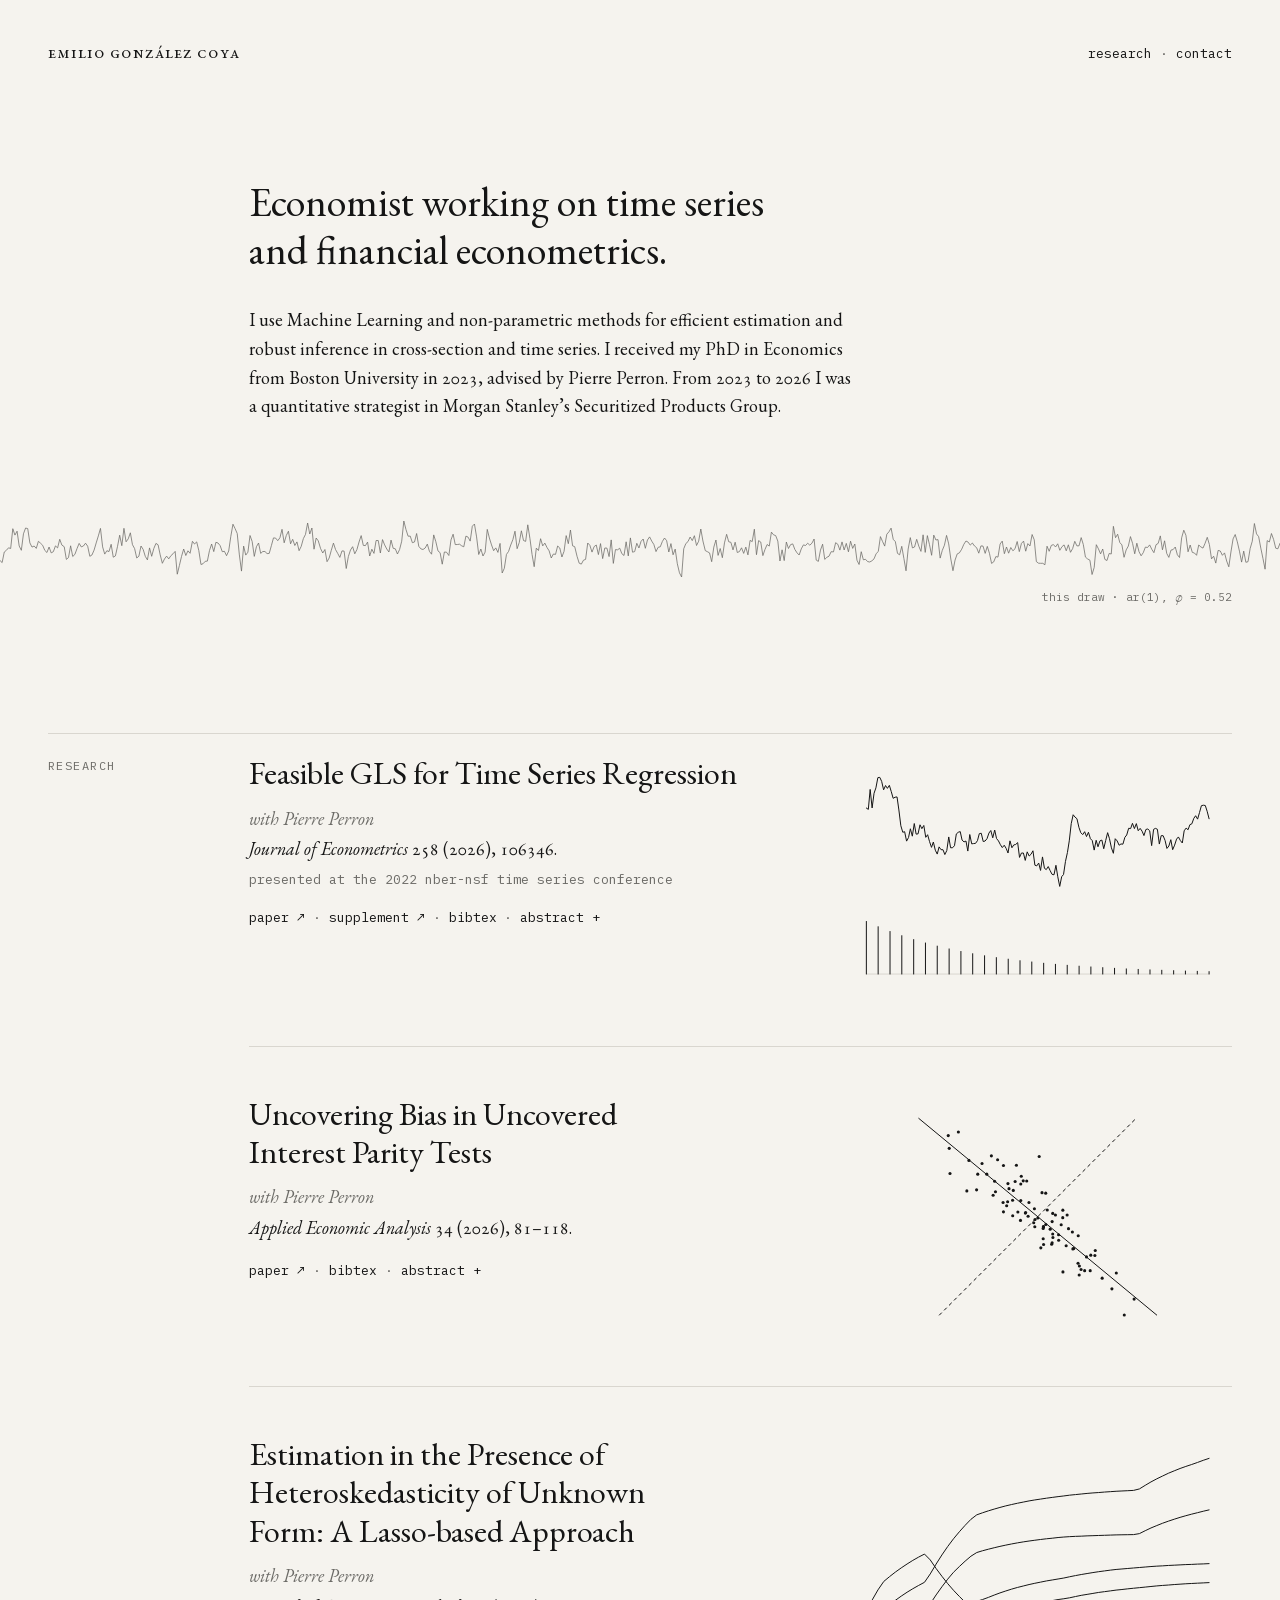
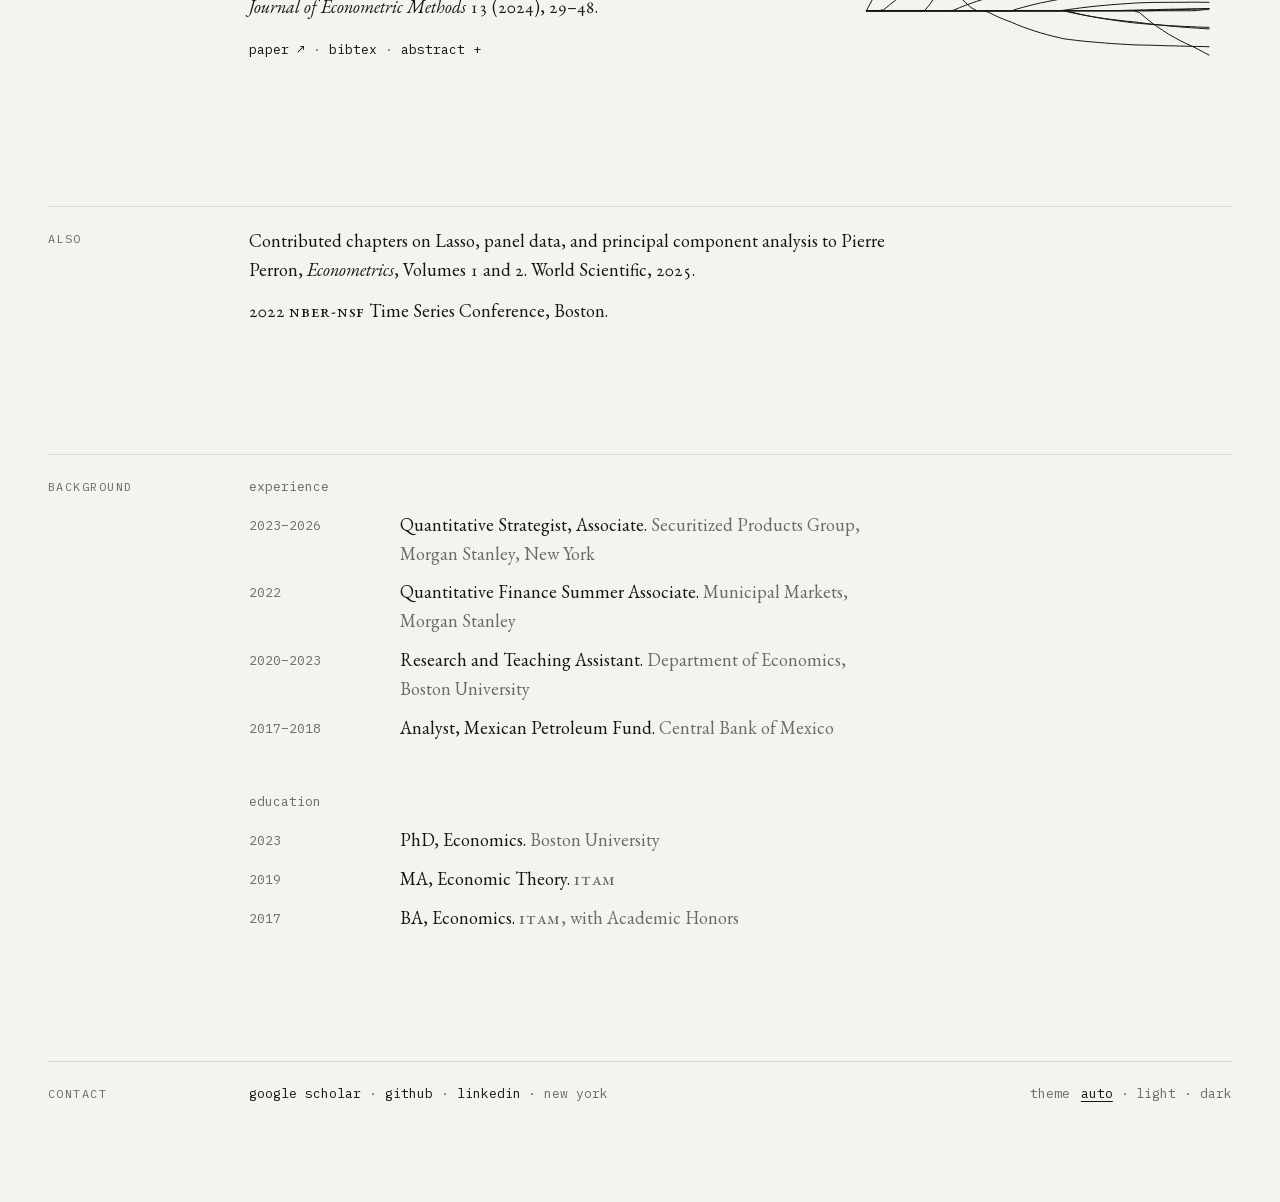
==== commit a2f173d7: "Add a theme switch to the footer auto follows the system setting; light or dark is remembered in loc" ====
--- a/index.html
+++ b/index.html
@@ -29,7 +29,7 @@
   <link rel="preload" href="/assets/fonts/eb-garamond-400.woff2" as="font" type="font/woff2" crossorigin>
   <link rel="preload" href="/assets/fonts/ibm-plex-mono-400.woff2" as="font" type="font/woff2" crossorigin>
   <link rel="stylesheet" href="/assets/site.css">
-  <script>document.documentElement.classList.add("js")</script>
+  <script>document.documentElement.classList.add("js");try{var t=localStorage.getItem("theme");if(t==="light"||t==="dark")document.documentElement.dataset.theme=t}catch(e){}</script>
   <script type="module" src="/assets/site.js"></script>
 
   <script type="application/ld+json">
@@ -329,13 +329,19 @@
 
   <footer class="wrap grid section site-footer" id="contact" aria-labelledby="contact-h">
     <h2 class="label" id="contact-h">Contact</h2>
-    <div class="body">
+    <div class="body footer-row">
       <ul class="links">
         <li><a href="https://scholar.google.com/citations?user=ekQ7IjcAAAAJ">google scholar</a></li>
         <li><a href="https://github.com/emiliogcs">github</a></li>
         <li><a href="https://www.linkedin.com/in/emiliogcs/">linkedin</a></li>
         <li class="place">new york</li>
       </ul>
+      <div class="theme-switch" role="group" aria-labelledby="theme-label" hidden>
+        <span class="theme-label" id="theme-label">theme</span>
+        <button type="button" value="auto" aria-pressed="true">auto</button>
+        <button type="button" value="light" aria-pressed="false">light</button>
+        <button type="button" value="dark" aria-pressed="false">dark</button>
+      </div>
     </div>
   </footer>
 </body>
--- a/assets/site.css
+++ b/assets/site.css
@@ -62,14 +62,27 @@
 
   color-scheme: light dark;
 }
+/* Dark follows the system unless the visitor picked a theme with the switch
+   in the footer (site.js sets data-theme="light" or "dark" on <html>). */
 @media (prefers-color-scheme: dark) {
-  :root {
+  :root:not([data-theme="light"]) {
     --paper: #0F0F0E;
     --ink: #ECE9E2;
     --muted: #8E8B84;
     --rule: #2A2926;
     --accent: #D27A68;
   }
+}
+:root[data-theme="dark"] {
+  --paper: #0F0F0E;
+  --ink: #ECE9E2;
+  --muted: #8E8B84;
+  --rule: #2A2926;
+  --accent: #D27A68;
+  color-scheme: dark;
+}
+:root[data-theme="light"] {
+  color-scheme: light;
 }
 @media (min-width: 900px) {
   :root {
@@ -101,10 +114,14 @@
   overflow-wrap: break-word;
 }
 @media (prefers-color-scheme: dark) {
-  body {
+  :root:not([data-theme="light"]) body {
     -webkit-font-smoothing: antialiased;
     -moz-osx-font-smoothing: grayscale;
   }
+}
+:root[data-theme="dark"] body {
+  -webkit-font-smoothing: antialiased;
+  -moz-osx-font-smoothing: grayscale;
 }
 
 h1,
@@ -653,6 +670,57 @@
 .links .place {
   color: var(--muted);
 }
+.footer-row {
+  display: flex;
+  flex-wrap: wrap;
+  justify-content: space-between;
+  align-items: baseline;
+  gap: 8px 32px;
+}
+
+/* Theme switch: theme  auto · light · dark */
+.theme-switch {
+  display: flex;
+  flex-wrap: wrap;
+  align-items: baseline;
+  font-family: var(--mono);
+  font-size: 13px;
+  line-height: 24px;
+}
+.theme-switch[hidden] {
+  display: none;
+}
+.theme-label {
+  margin-right: 0.8em;
+  color: var(--muted);
+}
+.theme-switch button {
+  min-height: 24px;
+  margin: 0;
+  padding: 0;
+  border: 0;
+  background: none;
+  color: var(--muted);
+  font: inherit;
+  cursor: pointer;
+  text-underline-offset: 0.2em;
+  text-decoration-thickness: 1px;
+  transition: color 0.2s;
+}
+.theme-switch button + button::before {
+  content: "·";
+  content: "·" / "";
+  margin-inline: 0.6em;
+  color: var(--muted);
+  display: inline-block; /* keeps the dot out of the underline */
+}
+.theme-switch button:hover {
+  color: var(--accent);
+}
+.theme-switch button[aria-pressed="true"] {
+  color: var(--ink);
+  text-decoration-line: underline;
+}
 
 /* ---------------------------------------------------------------- 404 */
 
@@ -678,7 +746,8 @@
 /* ------------------------------------------------------------- print */
 
 @media print {
-  :root {
+  :root,
+  :root[data-theme] {
     --paper: #fff;
     --ink: #000;
     --muted: #444;
@@ -693,7 +762,8 @@
   .line,
   .skip,
   .actions,
-  .bib {
+  .bib,
+  .theme-switch {
     display: none !important;
   }
   .wrap {
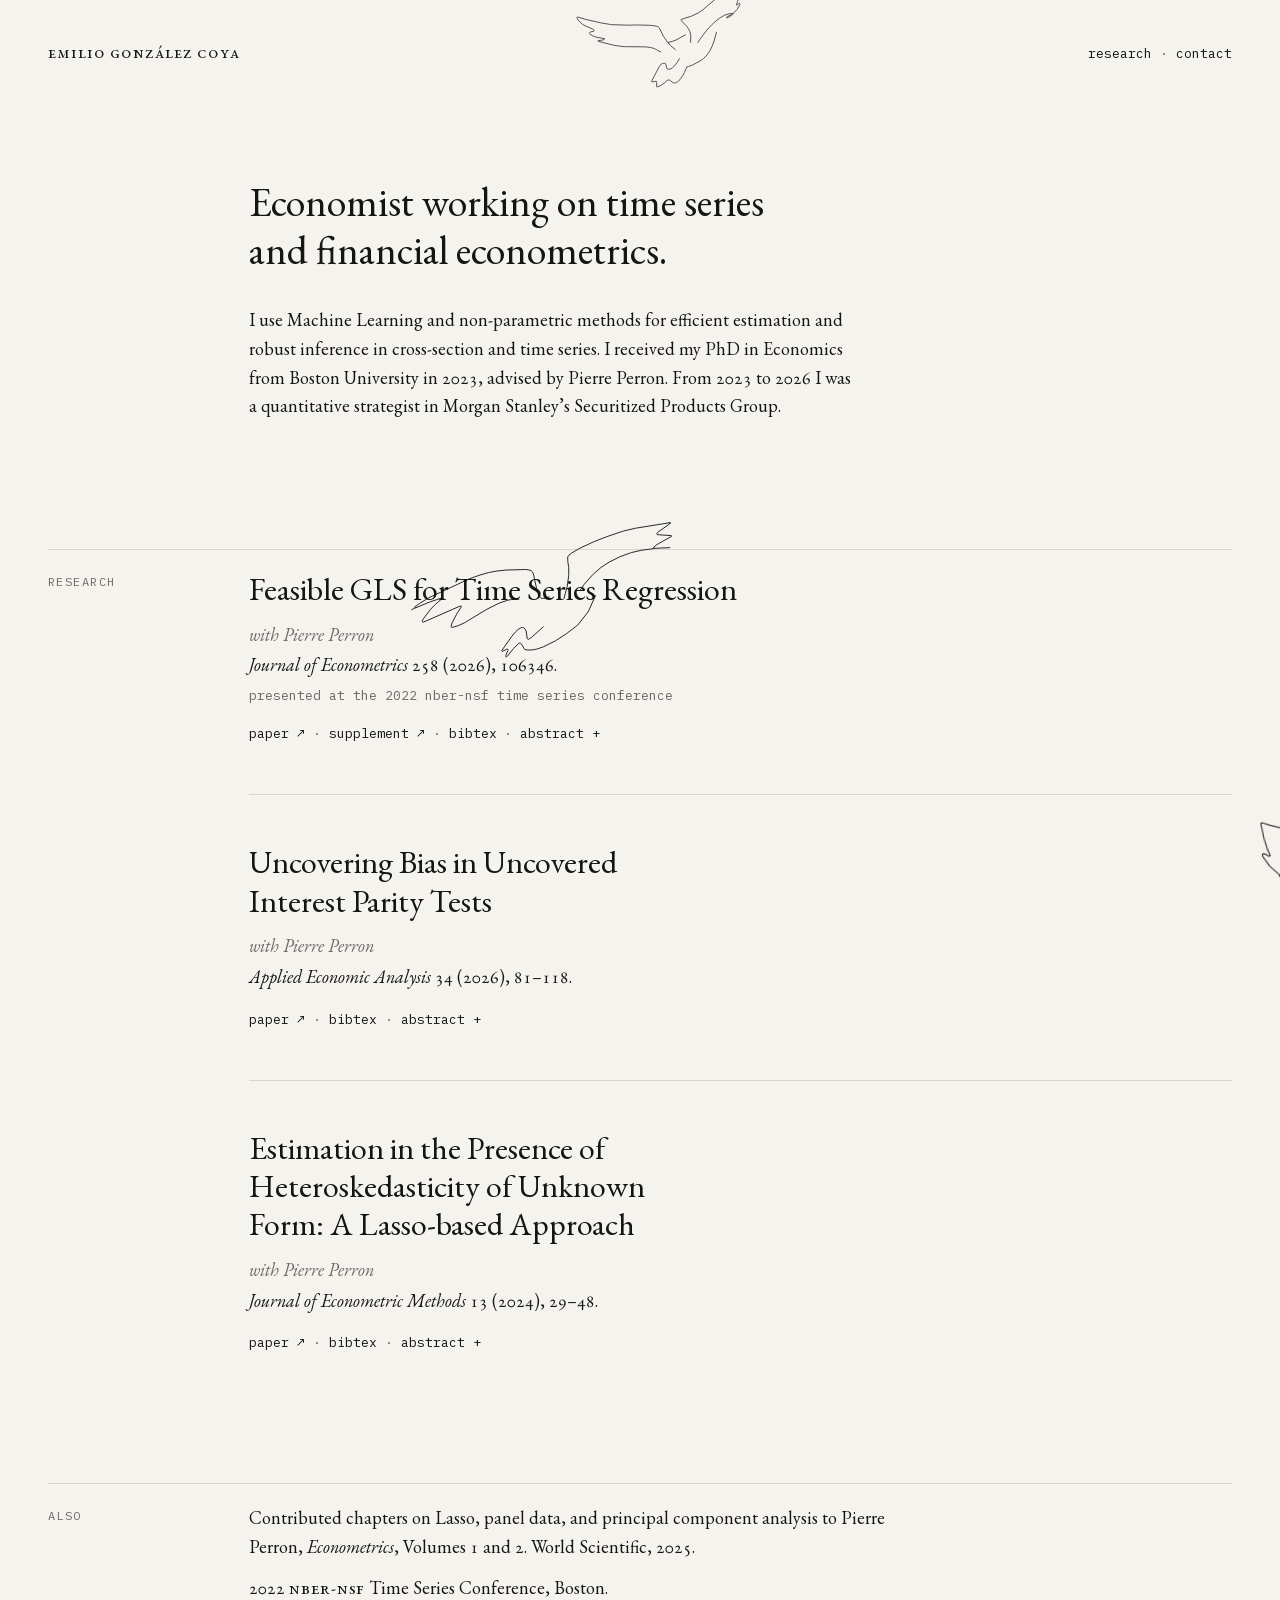
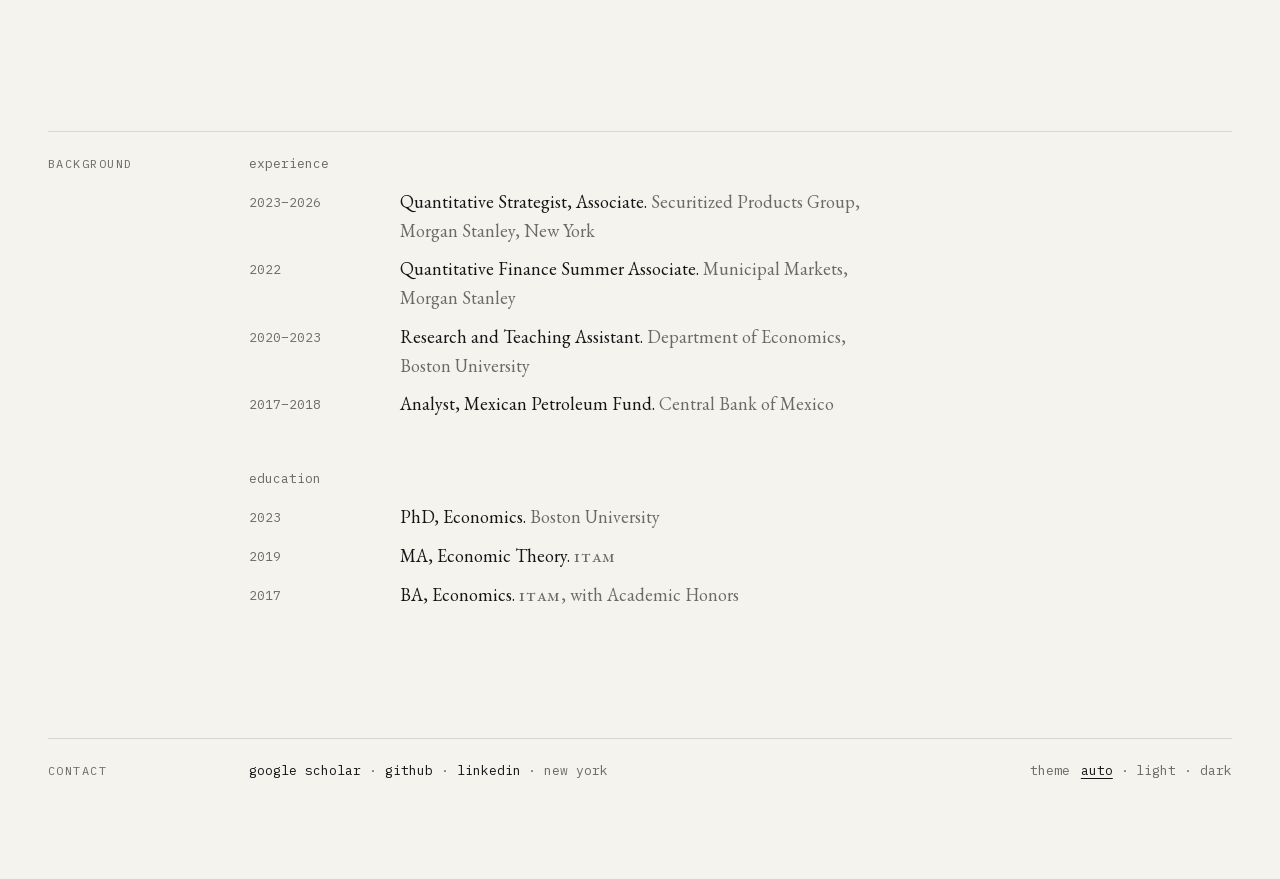
==== commit b0f40523: "Birds on the home page The home page's only graphics are now two birds traced from a line drawing (s" ====
--- a/index.html
+++ b/index.html
@@ -31,7 +31,6 @@
   <link rel="stylesheet" href="/assets/site.css">
   <script>document.documentElement.classList.add("js");try{var t=localStorage.getItem("theme");if(t==="light"||t==="dark")document.documentElement.dataset.theme=t}catch(e){}</script>
   <script type="module" src="/assets/site.js"></script>
-
   <script type="application/ld+json">
   {
     "@context": "https://schema.org",
@@ -88,8 +87,9 @@
     ]
   }
   </script>
+
 </head>
-<body>
+<body class="sky">
   <a class="skip" href="#main">Skip to content</a>
 
   <header class="wrap site-header">
@@ -104,20 +104,18 @@
 
   <main id="main" tabindex="-1">
     <section class="wrap grid intro" aria-labelledby="statement">
+      <!-- birds -->
+      <svg class="flock" viewBox="0 0 901.7 879.4" aria-hidden="true" focusable="false" fill="none" stroke="currentColor" stroke-width="1" stroke-linecap="round" stroke-linejoin="round">
+        <g transform="translate(17.6 0)"><g class="bird bird-upper" data-bird="upper" data-heading="140" data-flap="518 245 515 0.12 0"><path class="wing" d="M876 4 L876 3 879 3.9 879 6 877 6 M876 4 L762 17 721 24.6 663 41.3 620 56 573.7 75 545.6 89.7 535.7 96.7 531.3 102.3 531 117 533 138 532 164 525.4 200 512 242 M877 6 L876 8 836.1 33.3 831.3 39 832.4 41 836 42.1 879 47 881.1 47.9 881.1 49.4 830.9 74.7 820.3 82.3 819 87 M819 87 L809 89 780 91 744 97.6 705 110 668.3 126.3 640.6 142.7 611.7 165.7 581.7 196.9 567 217 M819 87 L873 87 M103 221 L103 220 106 220.9 106 223 104 224 M103 221 L66 231.3 15 250 M104 224 L82.9 240.7 66.7 255.7 41.7 285.4 36.9 293 36.4 296.6 40 297.6 52 293.7 162 251.1 168.6 249.9 169.1 252.7 152.7 275.6 135.7 305 132 316 132.9 319.1 135 320 154 315.7 176.3 307 254 264.7 296 246 325 237.7 337 236 362 236 M464 233 L454 236.4 440 237 435.3 235.6 432.7 232.7 427.3 219 422.7 202 414.3 154 411.3 146.3 407.4 142.7 399 139.6 388 138 323 137 291 139 265 142.7 236 149.6 199 161 60.3 218.3 29.6 235.7 14 246 14 248 M618 236 L591.3 288.4 554.3 331.3 515.4 358.3 478 380.3 436 398.7 417 404.4 402 407 385 407 374.1 404.7 363.3 385.1 360.7 382.7 356.3 382.3 336.7 399.7 315.3 424.3 312.7 426.1 309.9 426.1 309.9 422 317.9 405 318 401.4 314 400.9 299.1 407.6 297.4 406.6 297.9 403.6 333.7 357.9 346.7 343.7 355.4 336.7 364 332 369 331 373.7 331.9 377.3 334.7 381.4 343 384.1 369 387 371.6 398.6 365.3 439 332 M13 250 L3 255" vector-effect="non-scaling-stroke"/></g></g>
+        <g transform="translate(0 355.9)"><g class="bird bird-middle" data-bird="middle" data-heading="62" data-flap="340.6 254.1 510 0.13 0"><path class="wing" d="M21.6 83.1 L16.1 67.1 10.4 39.1 6.6 7.1 7 3.7 9.4 3 28.6 11.1 82.6 30.3 107.3 41.4 123 50.9 137.7 61.9 193.4 111.4 219.1 130.4 254.6 148 307.3 166.3 308.6 168.3 307.7 171.3 277.3 202 268.3 214.7 261.7 227.1 257.1 241.1 255.6 251.1 256.6 285.1 M19.6 84.1 L17.6 84.1 11 78.9 5.6 76.6 3 78.3 3.6 83.1 17.3 107 37.6 129.1 M37.6 129.1 L39.4 134.3 43 137.4 60 149 69.6 153.1 M42.6 129.1 L63.6 132.7 83.6 139.9 105.1 152.9 125.9 169.9 149.9 192.9 167.9 213 191.9 244.7 217.6 282.1 217.6 284.1 M42.6 129.1 L46.4 134.4 70.6 149.1 70.6 151.1 M122.6 229.1 L133.9 274.1 143.6 302.1 155.3 327.1 169.3 348.7 187.4 367.4 209.7 383.4 244.6 402.4 263.6 410 272.7 412.1 284.7 442.1 293.7 459.7 306.3 478.3 320 491.4 330.6 497.3 339.6 498 360.6 483.9 368.6 482.4 374.7 485.9 386.3 497.4 399.1 507.4 415.9 516.9 426.3 520.6 428.6 517.1 427.6 497.1 428.6 492.1 431.6 491.1 451.6 494.4 454.1 493.6 455 491.1 416.3 414.4 408.3 402.4 399.6 397.6 391.6 396.1 385.1 396.7 382.9 400.1 377.4 420.1 374.3 425 368.6 427.1 356.6 425.1 346.6 418.1 333.3 403.3 323.6 390.1 312.6 371.1 M283.6 246.1 L332 273.9 351.6 281.9 372.6 287.1 M372.6 287.1 L374.6 287.1 377 284.7 396.9 257.6 421.3 212 426.9 207.1 436.6 203.7 468.6 200.1 545.6 200.1 576.6 202.1 669.6 201.1 723.6 193.4 804.6 176.6 845.6 165.7 850 166 850.6 168.1 847.9 174.1 840.9 184.3 822.4 201.4 804.6 211.4 769 225.3 759.9 231.4 758.9 234.3 760.7 237 776.6 241.3 783 244.7 783.7 249.1 780.4 253.4 766.6 261.4 749.6 267.6 704.1 275.1 703.7 277.1 706.6 279.9 719.6 283.4 737.6 285.9 739.1 287.9 737.4 289.4 658.6 307.4 616.6 313.1 600.6 314.1 490.6 313.1 462.6 316 442.6 321.3 431.1 326.9 424.3 332.1 410.6 337.1 M372.6 287.1 L372.6 289.1 358.9 304.4 334.6 324.1" vector-effect="non-scaling-stroke"/></g></g>
+      </svg>
+      <!-- /birds -->
       <div class="body reading">
         <p class="statement" id="statement">Economist working on time&nbsp;series and financial econometrics.</p>
         <p class="bio">I use Machine Learning and non-parametric methods for efficient estimation and robust inference in cross-section and time series. I received my PhD in Economics from Boston University in 2023, advised by Pierre Perron. From 2023 to 2026 I was a quantitative strategist in Morgan Stanley’s Securitized Products Group.</p>
       </div>
     </section>
 
-    <figure class="line">
-      <!-- plate:line -->
-      <svg class="line-svg" viewBox="0 0 600 64" role="img" aria-label="One draw of an AR(1) process with φ = 0.98, a single hairline wandering across the page." fill="none" stroke="currentColor" stroke-width="1" stroke-linecap="round" stroke-linejoin="round" preserveAspectRatio="none">
-        <path d="M0 52.4 L1 54.2 2 52.4 3 52.4 4 50.8 5 49.3 6 50.8 7 48 8 47.7 9 42.5 10 40.1 11 43.4 12 44.2 13 37.3 14 36.1 15 35.2 16 36.6 17 33.6 18 33.2 19 32.1 20 33 21 32.5 22 31 23 31.6 24 36 25 39.5 26 40.3 27 39 28 39.6 29 38.9 30.1 37.8 31.1 34 32.1 31.3 33.1 33.5 34.1 33.7 35.1 29.8 36.1 33 37.1 34 38.1 29.6 39.1 29.5 40.1 28.9 41.1 32.1 42.1 32.5 43.1 29.3 44.1 27 45.1 23.4 46.1 22 47.1 21.5 48.1 19.6 49.1 21.2 50.1 23.7 51.1 20 52.1 19.3 53.1 15.8 54.1 16.1 55.1 11.5 56.1 11.1 57.1 10.4 58.1 7.8 59.1 6.3 60.1 7.9 61.1 8.2 62.1 6 63.1 6.5 64.1 4 65.1 8 66.1 8 67.1 10 68.1 8.2 69.1 8.9 70.1 11.5 71.1 11.1 72.1 13.6 73.1 11.9 74.1 13 75.1 14.5 76.1 12.2 77.1 14.4 78.1 11.4 79.1 6.5 80.1 8.2 81.1 7.3 82.1 10.2 83.1 10.9 84.1 10.7 85.1 12.2 86.1 12.9 87.1 11.5 88.1 8.6 89.1 6.6 90.2 7.6 91.2 8.3 92.2 10.3 93.2 10.2 94.2 12.3 95.2 11 96.2 15 97.2 16.7 98.2 15.5 99.2 18.5 100.2 23.2 101.2 27.8 102.2 28.5 103.2 33.5 104.2 37.2 105.2 35.2 106.2 35.3 107.2 33.1 108.2 34.1 109.2 32.4 110.2 36.3 111.2 37 112.2 40.2 113.2 34.9 114.2 33.6 115.2 35.1 116.2 35.1 117.2 33.5 118.2 37.9 119.2 40 120.2 37.9 121.2 36.4 122.2 34.7 123.2 34.4 124.2 36.9 125.2 35.7 126.2 32.5 127.2 31.4 128.2 28.4 129.2 28.9 130.2 31.8 131.2 33.8 132.2 34.6 133.2 31.7 134.2 32.5 135.2 34.6 136.2 36.6 137.2 35.3 138.2 33.2 139.2 33 140.2 34.8 141.2 35.1 142.2 34.9 143.2 30.8 144.2 29.5 145.2 31.9 146.2 31.6 147.2 31.1 148.2 32.8 149.2 29.2 150.3 27.4 151.3 25.5 152.3 26.1 153.3 20.8 154.3 16.4 155.3 13.9 156.3 13.5 157.3 12 158.3 12.1 159.3 9.9 160.3 9.3 161.3 9.4 162.3 9.7 163.3 13.5 164.3 14.3 165.3 16.9 166.3 17.8 167.3 17.1 168.3 17.1 169.3 17.2 170.3 16.1 171.3 15.6 172.3 14.7 173.3 16.9 174.3 15.7 175.3 15.3 176.3 16 177.3 17 178.3 17.1 179.3 17.3 180.3 18.7 181.3 23.7 182.3 23 183.3 21.9 184.3 22.2 185.3 20.8 186.3 19.5 187.3 22.9 188.3 25.3 189.3 26.5 190.3 29.3 191.3 30.4 192.3 33.4 193.3 33.6 194.3 35.2 195.3 32.1 196.3 33.1 197.3 32.6 198.3 33.8 199.3 38.2 200.3 39.9 201.3 41.7 202.3 43.5 203.3 42.7 204.3 43.9 205.3 46.3 206.3 43.7 207.3 41.1 208.3 41.7 209.3 40.4 210.4 44.5 211.4 46.7 212.4 44.9 213.4 45.4 214.4 46 215.4 44 216.4 40.2 217.4 41.3 218.4 39.1 219.4 37.3 220.4 40.7 221.4 44 222.4 46 223.4 44.4 224.4 45.6 225.4 44.8 226.4 45.4 227.4 46.8 228.4 44.6 229.4 45 230.4 46.7 231.4 48.3 232.4 47.6 233.4 46.6 234.4 46 235.4 45.5 236.4 50.3 237.4 55.1 238.4 53.1 239.4 54.9 240.4 54.7 241.4 53 242.4 49.7 243.4 52 244.4 54.9 245.4 55.9 246.4 55.8 247.4 49.7 248.4 46.3 249.4 45 250.4 41.9 251.4 40.6 252.4 39.2 253.4 38.3 254.4 40.5 255.4 42.5 256.4 42.4 257.4 39.1 258.4 40.4 259.4 44.2 260.4 43.8 261.4 43.8 262.4 44.3 263.4 49.3 264.4 49 265.4 51.3 266.4 49 267.4 49.8 268.4 50.2 269.4 47.7 270.5 48.6 271.5 53.1 272.5 49.8 273.5 46.8 274.5 47.6 275.5 46 276.5 42.9 277.5 44.5 278.5 39.5 279.5 40 280.5 37.3 281.5 38 282.5 39.9 283.5 39.9 284.5 37.6 285.5 40.2 286.5 41.5 287.5 43.9 288.5 45.4 289.5 47.7 290.5 52 291.5 46.9 292.5 43.5 293.5 44.1 294.5 44.9 295.5 43.2 296.5 43.3 297.5 42.5 298.5 44.1 299.5 46.2 300.5 49.8 301.5 46.9 302.5 47.3 303.5 46.5 304.5 47 305.5 43.8 306.5 43.3 307.5 43.1 308.5 43.1 309.5 42.7 310.5 41.6 311.5 46.6 312.5 47.2 313.5 43.3 314.5 41.1 315.5 36.4 316.5 36.1 317.5 38.6 318.5 38 319.5 35.5 320.5 33.1 321.5 35.3 322.5 37.5 323.5 39.8 324.5 38.3 325.5 34.4 326.5 36.2 327.5 37.6 328.5 39.3 329.5 39.3 330.6 39.3 331.6 35.8 332.6 36.2 333.6 32.2 334.6 30.5 335.6 28 336.6 34.1 337.6 28.7 338.6 30.1 339.6 31.1 340.6 32.6 341.6 36.3 342.6 36.2 343.6 35.8 344.6 40.1 345.6 43.4 346.6 43.3 347.6 40.6 348.6 37.9 349.6 39.5 350.6 39.3 351.6 39.4 352.6 38.9 353.6 36.7 354.6 37 355.6 34.6 356.6 35.5 357.6 34.3 358.6 34.6 359.6 34.7 360.6 38.6 361.6 37.6 362.6 32.9 363.6 32.9 364.6 33.2 365.6 34.1 366.6 33.8 367.6 33.5 368.6 33.2 369.6 33.4 370.6 31.2 371.6 30.1 372.6 30 373.6 30 374.6 32.4 375.6 35.3 376.6 34.3 377.6 36.2 378.6 36 379.6 38.6 380.6 38.8 381.6 42.4 382.6 41 383.6 40.9 384.6 40.7 385.6 42.4 386.6 44.2 387.6 46.1 388.6 45 389.6 46.7 390.7 49.7 391.7 52.8 392.7 55.8 393.7 54 394.7 57.3 395.7 54 396.7 52 397.7 50.9 398.7 49.3 399.7 52.3 400.7 53.8 401.7 55.7 402.7 60 403.7 56.9 404.7 58.1 405.7 54.3 406.7 54.5 407.7 51.5 408.7 48.4 409.7 49.8 410.7 49.3 411.7 48.5 412.7 49.6 413.7 47.6 414.7 49.6 415.7 50.7 416.7 51.6 417.7 48.9 418.7 50.6 419.7 48.3 420.7 50.8 421.7 53 422.7 53.8 423.7 52.6 424.7 51.1 425.7 47.9 426.7 49.5 427.7 51.3 428.7 48.8 429.7 48.1 430.7 50.6 431.7 52 432.7 53.3 433.7 53.1 434.7 52.7 435.7 51.9 436.7 50.1 437.7 49.1 438.7 49.1 439.7 43.4 440.7 45.4 441.7 46.2 442.7 44.7 443.7 43.4 444.7 45.6 445.7 44.3 446.7 48.9 447.7 49.4 448.7 46.7 449.7 46.9 450.8 52.8 451.8 54.1 452.8 53.3 453.8 53 454.8 51 455.8 54.6 456.8 55.9 457.8 54.4 458.8 51.7 459.8 52.8 460.8 51 461.8 51.4 462.8 50.2 463.8 48 464.8 44.9 465.8 40.3 466.8 37.5 467.8 38.2 468.8 37.6 469.8 42.3 470.8 40.7 471.8 40.3 472.8 40.3 473.8 39.1 474.8 39.4 475.8 37 476.8 37.8 477.8 36.4 478.8 38.7 479.8 38 480.8 39.1 481.8 36.1 482.8 38.9 483.8 36.4 484.8 36.5 485.8 38.1 486.8 36.4 487.8 34.9 488.8 33 489.8 32.6 490.8 31.1 491.8 31.9 492.8 30 493.8 34.5 494.8 31.3 495.8 30.2 496.8 32.9 497.8 35 498.8 36.4 499.8 38 500.8 36.9 501.8 35.7 502.8 32.7 503.8 34.2 504.8 33.1 505.8 31 506.8 30.8 507.8 29.8 508.8 30.3 509.8 30.2 510.9 30.6 511.9 30.5 512.9 31.4 513.9 23.4 514.9 23.3 515.9 23.9 516.9 23.8 517.9 22.1 518.9 22.2 519.9 19.6 520.9 22.4 521.9 25.4 522.9 25.9 523.9 24.6 524.9 25.1 525.9 25.5 526.9 30.6 527.9 30.3 528.9 28.2 529.9 25.6 530.9 22.8 531.9 22.2 532.9 27.2 533.9 27.5 534.9 27.7 535.9 28.4 536.9 32.2 537.9 32.9 538.9 33.1 539.9 28.2 540.9 25.7 541.9 23 542.9 24.8 543.9 24.5 544.9 27.2 545.9 27.6 546.9 29 547.9 23.6 548.9 26.9 549.9 26.3 550.9 24.6 551.9 24.2 552.9 22.8 553.9 24.8 554.9 27.5 555.9 29 556.9 30.8 557.9 32.1 558.9 33.4 559.9 31.7 560.9 31.5 561.9 30.9 562.9 31 563.9 32 564.9 31.4 565.9 31 566.9 32.6 567.9 28.6 568.9 27.2 569.9 26.1 571 24.1 572 22.2 573 21.9 574 23.3 575 24.8 576 26.2 577 27.5 578 29.3 579 25.3 580 26.6 581 28.7 582 33 583 36.5 584 34.7 585 32.1 586 28 587 31.8 588 34.1 589 34.7 590 34.7 591 35.4 592 33.7 593 33.9 594 37 595 37.8 596 36.7 597 35.2 598 35.5 599 36.4 600 40.2" vector-effect="non-scaling-stroke"/>
-      </svg>
-      <!-- /plate:line -->
-      <figcaption class="wrap line-cap">this draw · ar(1), <i class="phi">φ</i> = <span id="phi">0.98</span></figcaption>
-    </figure>
 
     <section class="wrap grid section" id="research" aria-labelledby="research-h">
       <h2 class="label" id="research-h">Research</h2>
@@ -153,46 +151,6 @@
   doi     = {10.1016/j.jeconom.2026.106346}
 }</pre>
             </details>
-          </div>
-          <div class="plate-fig">
-            <!-- plate:fgls -->
-            <svg class="plate-svg" viewBox="0 0 400 250" role="img" aria-label="A persistent AR(1) time series drawn as one hairline across the top, above a row of short vertical lines, its autocorrelations, decaying geometrically from left to right." fill="none" stroke="currentColor" stroke-width="1" stroke-linecap="round" stroke-linejoin="round">
-              <path class="base" d="M24 226H376" vector-effect="non-scaling-stroke"/>
-              <path d="M24 55.5 L26 56.9 27.9 36.4 29.9 55.4 31.9 40.3 33.8 34.8 35.8 24.3 37.8 24 39.7 28.1 41.7 36.8 43.7 32.4 45.6 35.3 47.6 32.2 49.6 38.7 51.5 45.5 53.5 44.4 55.5 44.1 57.4 57.5 59.4 73.7 61.4 80.4 63.3 79.8 65.3 89.5 67.3 85.8 69.2 76.8 71.2 84.4 73.2 71.4 75.1 82.3 77.1 82 79.1 72.7 81 76.7 83 73.4 85 85.6 86.9 82.9 88.9 90 90.9 95.9 92.8 90.4 94.8 98.8 96.8 102.8 98.7 95.4 100.7 98.3 102.7 98.3 104.6 103.3 106.6 99.2 108.6 85.2 110.5 96.3 112.5 96.3 114.5 94.2 116.4 82.1 118.4 80.4 120.4 79.7 122.3 88.4 124.3 90.3 126.3 89.4 128.2 99.7 130.2 82.7 132.2 92.3 134.1 92 136.1 91.8 138.1 89 140 81.8 142 81.4 144 89.9 145.9 89.4 147.9 87 149.9 81.2 151.8 78.6 153.8 86.1 155.8 78.1 157.7 86.8 159.7 89.3 161.7 93.2 163.6 96.1 165.6 93.7 167.6 97 169.5 101.7 171.5 89.2 173.5 96.3 175.4 93.4 177.4 92.9 179.4 91 181.3 106.2 183.3 101.7 185.3 101.7 187.2 109.3 189.2 100.5 191.2 104.8 193.1 103 195.1 99.4 197.1 114.2 199 114.9 201 112 202.9 119.6 204.9 105.7 206.9 117.4 208.8 118.7 210.8 115.6 212.8 119.9 214.7 123.6 216.7 124.1 218.7 114.3 220.6 126.1 222.6 136 224.6 126 226.5 123.8 228.5 110.3 230.5 101.2 232.4 89.2 234.4 71.5 236.4 62.4 238.3 64.8 240.3 66.5 242.3 75.3 244.2 80.8 246.2 82.8 248.2 79.8 250.1 84.8 252.1 80.4 254.1 87 256 88.9 258 98.7 260 88.6 261.9 95.3 263.9 89.2 265.9 88.4 267.8 97.3 269.8 88.9 271.8 80.8 273.7 87 275.7 96.4 277.7 102 279.6 87 281.6 89.3 283.6 93.7 285.5 92.4 287.5 92.6 289.5 85.6 291.4 83.2 293.4 76.3 295.4 76.6 297.3 71.2 299.3 76.6 301.3 71.5 303.2 78.8 305.2 76.4 307.2 79.3 309.1 83.8 311.1 77.5 313.1 77 315 78.9 317 94.1 319 77.4 320.9 76.4 322.9 77.3 324.9 92.5 326.8 83.9 328.8 83.9 330.8 88.8 332.7 97 334.7 94.5 336.7 88 338.6 98.3 340.6 93.6 342.6 87.4 344.5 85.2 346.5 88.9 348.5 91.4 350.4 78.9 352.4 76.1 354.4 77.8 356.3 72.6 358.3 71.7 360.3 66.1 362.2 63.4 364.2 66.9 366.2 60 368.1 53.1 370.1 52.6 372.1 52.9 374 58.8 376 66.5" vector-effect="non-scaling-stroke"/>
-              <g class="seq">
-                <path d="M24 226V172" vector-effect="non-scaling-stroke"/>
-                <path d="M36.1 226V177.4" vector-effect="non-scaling-stroke"/>
-                <path d="M48.3 226V182.3" vector-effect="non-scaling-stroke"/>
-                <path d="M60.4 226V186.6" vector-effect="non-scaling-stroke"/>
-                <path d="M72.6 226V190.6" vector-effect="non-scaling-stroke"/>
-                <path d="M84.7 226V194.1" vector-effect="non-scaling-stroke"/>
-                <path d="M96.8 226V197.3" vector-effect="non-scaling-stroke"/>
-                <path d="M109 226V200.2" vector-effect="non-scaling-stroke"/>
-                <path d="M121.1 226V202.8" vector-effect="non-scaling-stroke"/>
-                <path d="M133.2 226V205.1" vector-effect="non-scaling-stroke"/>
-                <path d="M145.4 226V207.2" vector-effect="non-scaling-stroke"/>
-                <path d="M157.5 226V209.1" vector-effect="non-scaling-stroke"/>
-                <path d="M169.7 226V210.7" vector-effect="non-scaling-stroke"/>
-                <path d="M181.8 226V212.3" vector-effect="non-scaling-stroke"/>
-                <path d="M193.9 226V213.6" vector-effect="non-scaling-stroke"/>
-                <path d="M206.1 226V214.9" vector-effect="non-scaling-stroke"/>
-                <path d="M218.2 226V216" vector-effect="non-scaling-stroke"/>
-                <path d="M230.3 226V217" vector-effect="non-scaling-stroke"/>
-                <path d="M242.5 226V217.9" vector-effect="non-scaling-stroke"/>
-                <path d="M254.6 226V218.7" vector-effect="non-scaling-stroke"/>
-                <path d="M266.8 226V219.4" vector-effect="non-scaling-stroke"/>
-                <path d="M278.9 226V220.1" vector-effect="non-scaling-stroke"/>
-                <path d="M291 226V220.7" vector-effect="non-scaling-stroke"/>
-                <path d="M303.2 226V221.2" vector-effect="non-scaling-stroke"/>
-                <path d="M315.3 226V221.7" vector-effect="non-scaling-stroke"/>
-                <path d="M327.4 226V222.1" vector-effect="non-scaling-stroke"/>
-                <path d="M339.6 226V222.5" vector-effect="non-scaling-stroke"/>
-                <path d="M351.7 226V222.9" vector-effect="non-scaling-stroke"/>
-                <path d="M363.9 226V223.2" vector-effect="non-scaling-stroke"/>
-                <path d="M376 226V223.5" vector-effect="non-scaling-stroke"/>
-              </g>
-            </svg>
-            <!-- /plate:fgls -->
           </div>
         </article>
 
@@ -228,15 +186,6 @@
 }</pre>
             </details>
           </div>
-          <div class="plate-fig">
-            <!-- plate:uip -->
-            <svg class="plate-svg" viewBox="0 0 400 250" role="img" aria-label="About ninety points falling from upper left to lower right, crossed at the centre by a dashed line of slope one, the parity hypothesis, and a solid line at the fitted negative slope." fill="none" stroke="currentColor" stroke-width="1" stroke-linecap="round" stroke-linejoin="round">
-              <path class="null" stroke-dasharray="3 4" d="M99 226L301 24" vector-effect="non-scaling-stroke"/>
-              <path d="M77.8 24L322.2 226" vector-effect="non-scaling-stroke"/>
-              <g fill="currentColor" stroke="none"><circle cx="176.8" cy="88.9" r="1.6"/><circle cx="168.1" cy="113.8" r="1.6"/><circle cx="208.2" cy="100.8" r="1.6"/><circle cx="205.6" cy="147.6" r="1.6"/><circle cx="254.5" cy="164.5" r="1.6"/><circle cx="127.2" cy="98.5" r="1.6"/><circle cx="235.6" cy="140.7" r="1.6"/><circle cx="158.8" cy="66.5" r="1.6"/><circle cx="241.4" cy="172.8" r="1.6"/><circle cx="237" cy="157.7" r="1.6"/><circle cx="183.1" cy="83.4" r="1.6"/><circle cx="221.5" cy="149.2" r="1.6"/><circle cx="195.9" cy="131.2" r="1.6"/><circle cx="185.1" cy="88.2" r="1.6"/><circle cx="182.6" cy="91.4" r="1.6"/><circle cx="214.3" cy="153.3" r="1.6"/><circle cx="248.2" cy="180.4" r="1.6"/><circle cx="280.7" cy="182.8" r="1.6"/><circle cx="203.2" cy="157" r="1.6"/><circle cx="170.5" cy="96.2" r="1.6"/><circle cx="190.1" cy="124.5" r="1.6"/><circle cx="169.4" cy="91" r="1.6"/><circle cx="299" cy="209.6" r="1.6"/><circle cx="266.2" cy="188.1" r="1.6"/><circle cx="191" cy="110.4" r="1.6"/><circle cx="215.4" cy="121.6" r="1.6"/><circle cx="187.6" cy="120.7" r="1.6"/><circle cx="197" cy="135.3" r="1.6"/><circle cx="155.7" cy="88.6" r="1.6"/><circle cx="206" cy="153.5" r="1.6"/><circle cx="169.1" cy="109.6" r="1.6"/><circle cx="229.2" cy="154.9" r="1.6"/><circle cx="250.1" cy="166.3" r="1.6"/><circle cx="259.1" cy="159.7" r="1.6"/><circle cx="205.8" cy="135.5" r="1.6"/><circle cx="230.2" cy="123.2" r="1.6"/><circle cx="154.2" cy="103" r="1.6"/><circle cx="253.9" cy="180.4" r="1.6"/><circle cx="212.8" cy="137.8" r="1.6"/><circle cx="187.3" cy="121.3" r="1.6"/><circle cx="196.6" cy="116.9" r="1.6"/><circle cx="156.6" cy="99.4" r="1.6"/><circle cx="288.9" cy="226" r="1.6"/><circle cx="215.4" cy="142.8" r="1.6"/><circle cx="221.4" cy="143.5" r="1.6"/><circle cx="205.9" cy="135.2" r="1.6"/><circle cx="147.7" cy="81.3" r="1.6"/><circle cx="201.5" cy="63.1" r="1.6"/><circle cx="215.6" cy="146.4" r="1.6"/><circle cx="209.8" cy="118.1" r="1.6"/><circle cx="109.1" cy="54.8" r="1.6"/><circle cx="197.2" cy="127.9" r="1.6"/><circle cx="164.8" cy="72.4" r="1.6"/><circle cx="214.8" cy="151.8" r="1.6"/><circle cx="137.2" cy="97.4" r="1.6"/><circle cx="208.3" cy="133" r="1.6"/><circle cx="224.1" cy="133.3" r="1.6"/><circle cx="164.4" cy="110.4" r="1.6"/><circle cx="204.4" cy="100.3" r="1.6"/><circle cx="225.7" cy="126" r="1.6"/><circle cx="182.6" cy="108.3" r="1.6"/><circle cx="118.5" cy="38" r="1.6"/><circle cx="242.8" cy="175.7" r="1.6"/><circle cx="179.6" cy="120.2" r="1.6"/><circle cx="174.9" cy="98" r="1.6"/><circle cx="129.3" cy="67.2" r="1.6"/><circle cx="258.7" cy="164.9" r="1.6"/><circle cx="276.2" cy="199.1" r="1.6"/><circle cx="225.9" cy="181.7" r="1.6"/><circle cx="200.1" cy="126.4" r="1.6"/><circle cx="225.8" cy="118.3" r="1.6"/><circle cx="244.5" cy="179.2" r="1.6"/><circle cx="178.1" cy="72.2" r="1.6"/><circle cx="109.9" cy="80.6" r="1.6"/><circle cx="236.1" cy="158.1" r="1.6"/><circle cx="138.4" cy="81.3" r="1.6"/><circle cx="174.3" cy="124" r="1.6"/><circle cx="174.2" cy="108.1" r="1.6"/><circle cx="164.8" cy="120" r="1.6"/><circle cx="214.8" cy="130" r="1.6"/><circle cx="142.8" cy="70.4" r="1.6"/><circle cx="231.6" cy="137.3" r="1.6"/><circle cx="152.4" cy="62.5" r="1.6"/><circle cx="108.1" cy="41.7" r="1.6"/><circle cx="218.2" cy="123.3" r="1.6"/><circle cx="188.7" cy="88.3" r="1.6"/><circle cx="182.3" cy="128.8" r="1.6"/><circle cx="241.6" cy="144.6" r="1.6"/><circle cx="242.6" cy="184.9" r="1.6"/><circle cx="205.6" cy="137" r="1.6"/></g>
-            </svg>
-            <!-- /plate:uip -->
-          </div>
         </article>
 
         <article class="plate" id="lasso" aria-labelledby="lasso-title">
@@ -268,25 +217,6 @@
 }</pre>
             </details>
           </div>
-          <div class="plate-fig">
-            <!-- plate:lasso -->
-            <svg class="plate-svg" viewBox="0 0 400 250" role="img" aria-label="Twelve Lasso coefficient paths that leave a shared zero line one by one as the penalty falls from left to right: a few grow large, most stay small, and one crosses zero." fill="none" stroke="currentColor" stroke-width="1" stroke-linecap="round" stroke-linejoin="round">
-              <path class="base" d="M24 180.5H376" vector-effect="non-scaling-stroke"/>
-              <path d="M24 180.5 L30 180.5 35.9 180.5 41.9 179.5 47.9 174.4 53.8 169.8 59.8 165.5 65.8 161.5 71.7 157.9 77.7 154.5 83.7 151.3 89.6 142.7 95.6 132.6 101.6 123.2 107.5 114.6 113.5 106.6 119.5 99.4 125.4 92.8 131.4 86.6 137.4 82 143.3 79.9 149.3 77.9 155.3 76.1 161.2 74.4 167.2 72.8 173.2 71.4 179.1 70.1 185.1 68.9 191.1 67.7 197 66.7 203 65.8 208.9 64.9 214.9 64.1 220.9 63.3 226.8 62.6 232.8 61.8 238.8 61.2 244.7 60.6 250.7 60 256.7 59.5 262.6 59.1 268.6 58.6 274.6 58.2 280.5 57.8 286.5 57.5 292.5 57.2 298.4 56.9 304.4 55.4 310.4 51.7 316.3 48.2 322.3 45 328.3 42.1 334.2 39.3 340.2 36.8 346.2 34.4 352.1 32.3 358.1 30.3 364.1 28.2 370 26 376 24" vector-effect="non-scaling-stroke"/>
-              <path d="M24 180.5 L30 169.4 35.9 159.1 41.9 150.4 47.9 145.4 53.8 140.8 59.8 136.5 65.8 132.5 71.7 128.8 77.7 125.4 83.7 122.3 89.6 128.3 95.6 137.1 101.6 145.1 107.5 152.6 113.5 159.5 119.5 165.8 125.4 171.7 131.4 177.1 137.4 180.5 143.3 180.5 149.3 180.5 155.3 180.5 161.2 180.5 167.2 180.5 173.2 180.5 179.1 180.5 185.1 180.5 191.1 180.5 197 180.5 203 180.5 208.9 180.5 214.9 180.5 220.9 180.5 226.8 180.5 232.8 180.5 238.8 180.5 244.7 180.5 250.7 180.5 256.7 180.5 262.6 180.5 268.6 180.5 274.6 180.5 280.5 180.5 286.5 180.5 292.5 180.5 298.4 180.5 304.4 182.3 310.4 187.4 316.3 192.2 322.3 196.6 328.3 200.6 334.2 204.4 340.2 207.9 346.2 211.1 352.1 214.1 358.1 216.8 364.1 219.7 370 223 376 226" vector-effect="non-scaling-stroke"/>
-              <path d="M24 180.5 L30 180.5 35.9 180.5 41.9 180.5 47.9 180.5 53.8 180.5 59.8 180.5 65.8 180.5 71.7 180.5 77.7 180.5 83.7 180.5 89.6 180.5 95.6 180.5 101.6 180.5 107.5 180.5 113.5 180.5 119.5 180.5 125.4 180.5 131.4 180.5 137.4 180.5 143.3 180.5 149.3 180.5 155.3 180.5 161.2 180.5 167.2 180.5 173.2 180.5 179.1 180.5 185.1 180.5 191.1 180.5 197 180.5 203 180.5 208.9 180.5 214.9 180.5 220.9 180.5 226.8 180.5 232.8 180.5 238.8 180.5 244.7 180.5 250.7 180.5 256.7 180.5 262.6 180.5 268.6 180.5 274.6 180.5 280.5 180.5 286.5 180.5 292.5 180.5 298.4 180.5 304.4 180.5 310.4 180.5 316.3 180.5 322.3 180.5 328.3 180.5 334.2 180.5 340.2 180.5 346.2 180.5 352.1 180.5 358.1 180.5 364.1 180.2 370 179.4 376 178.7" vector-effect="non-scaling-stroke"/>
-              <path d="M24 180.5 L30 180.5 35.9 180.5 41.9 180.5 47.9 180.5 53.8 180.5 59.8 180.5 65.8 180.5 71.7 180.5 77.7 180.5 83.7 180.5 89.6 173.4 95.6 164.3 101.6 155.9 107.5 148.1 113.5 141 119.5 135.1 125.4 129.6 131.4 124.5 137.4 120.7 143.3 118.9 149.3 117.3 155.3 115.8 161.2 114.4 167.2 113.1 173.2 111.9 179.1 110.8 185.1 109.8 191.1 108.9 197 108.1 203 107.3 208.9 106.6 214.9 106 220.9 105.3 226.8 104.8 232.8 104.4 238.8 104.1 244.7 103.9 250.7 103.6 256.7 103.4 262.6 103.2 268.6 103 274.6 102.8 280.5 102.6 286.5 102.5 292.5 102.4 298.4 102.3 304.4 101.3 310.4 98.3 316.3 95.5 322.3 93 328.3 90.6 334.2 88.5 340.2 86.5 346.2 84.6 352.1 82.9 358.1 81.3 364.1 79.8 370 78.3 376 76.9" vector-effect="non-scaling-stroke"/>
-              <path d="M24 180.5 L30 180.5 35.9 180.5 41.9 180.5 47.9 180.5 53.8 180.5 59.8 180.5 65.8 180.5 71.7 180.5 77.7 180.5 83.7 180.5 89.6 180.5 95.6 180.5 101.6 180.5 107.5 180.5 113.5 180.5 119.5 180.5 125.4 180.5 131.4 180.5 137.4 180.5 143.3 180.5 149.3 180.5 155.3 180.5 161.2 180.5 167.2 180.5 173.2 180.5 179.1 180.5 185.1 180.5 191.1 180.5 197 180.5 203 180.5 208.9 180.5 214.9 180.5 220.9 180.5 226.8 180.5 232.8 180.5 238.8 180.5 244.7 180.5 250.7 180.5 256.7 180.5 262.6 180.5 268.6 180.5 274.6 180.5 280.5 180.4 286.5 180.2 292.5 180 298.4 179.9 304.4 179.7 310.4 179.6 316.3 179.4 322.3 179.3 328.3 179.1 334.2 179 340.2 178.9 346.2 178.8 352.1 178.7 358.1 178.6 364.1 178.5 370 178.5 376 178.5" vector-effect="non-scaling-stroke"/>
-              <path d="M24 180.5 L30 180.5 35.9 180.5 41.9 180.5 47.9 180.5 53.8 180.5 59.8 180.5 65.8 180.5 71.7 180.5 77.7 180.5 83.7 180.5 89.6 180.5 95.6 180.5 101.6 180.5 107.5 180.5 113.5 180 119.5 177.4 125.4 175.1 131.4 172.9 137.4 170.8 143.3 169 149.3 166.8 155.3 164.4 161.2 162.2 167.2 160.2 173.2 158.3 179.1 156.6 185.1 155.1 191.1 153.6 197 152.3 203 151.1 208.9 149.9 214.9 148.9 220.9 147.9 226.8 146.9 232.8 145.6 238.8 144.4 244.7 143.3 250.7 142.3 256.7 141.3 262.6 140.4 268.6 139.6 274.6 138.8 280.5 138.1 286.5 137.6 292.5 137.1 298.4 136.6 304.4 136.1 310.4 135.6 316.3 135.1 322.3 134.7 328.3 134.4 334.2 134 340.2 133.7 346.2 133.4 352.1 133.1 358.1 132.9 364.1 132.6 370 132.4 376 132.1" vector-effect="non-scaling-stroke"/>
-              <path d="M24 180.5 L30 180.5 35.9 180.5 41.9 180.5 47.9 180.5 53.8 180.5 59.8 180.5 65.8 180.5 71.7 180.5 77.7 180.5 83.7 180.5 89.6 180.5 95.6 180.5 101.6 180.5 107.5 180.5 113.5 180.5 119.5 180.5 125.4 180.5 131.4 180.5 137.4 180.5 143.3 180.5 149.3 180.5 155.3 180.5 161.2 180.5 167.2 180.5 173.2 180.5 179.1 180.5 185.1 180.5 191.1 180.5 197 180.5 203 180.5 208.9 180.5 214.9 180.5 220.9 180.5 226.8 180.7 232.8 182.1 238.8 183.3 244.7 184.5 250.7 185.6 256.7 186.7 262.6 187.6 268.6 188.5 274.6 189.3 280.5 190 286.5 190.7 292.5 191.4 298.4 191.9 304.4 192.6 310.4 193.4 316.3 194.2 322.3 194.9 328.3 195.5 334.2 196.1 340.2 196.6 346.2 197.1 352.1 197.6 358.1 198 364.1 198.4 370 198.8 376 199.2" vector-effect="non-scaling-stroke"/>
-              <path d="M24 180.5 L30 180.5 35.9 180.5 41.9 180.5 47.9 180.5 53.8 180.5 59.8 180.5 65.8 180.5 71.7 180.5 77.7 180.5 83.7 180.5 89.6 180.5 95.6 180.5 101.6 180.5 107.5 180.5 113.5 180.5 119.5 180.5 125.4 180.5 131.4 180.5 137.4 180.5 143.3 180.5 149.3 182 155.3 185 161.2 187.7 167.2 190.1 173.2 192.4 179.1 194.9 185.1 197.3 191.1 199.4 197 201.4 203 203.2 208.9 204.9 214.9 206.5 220.9 207.9 226.8 209.3 232.8 210.1 238.8 210.8 244.7 211.5 250.7 212.1 256.7 212.6 262.6 213.1 268.6 213.6 274.6 214.1 280.5 214.5 286.5 214.8 292.5 215.2 298.4 215.5 304.4 215.7 310.4 215.8 316.3 215.9 322.3 216.1 328.3 216.3 334.2 216.5 340.2 216.6 346.2 216.8 352.1 216.9 358.1 217.1 364.1 217.2 370 217.3 376 217.5" vector-effect="non-scaling-stroke"/>
-              <path d="M24 180.5 L30 180.5 35.9 180.5 41.9 180.5 47.9 180.5 53.8 180.5 59.8 180.5 65.8 180.5 71.7 180.5 77.7 180.5 83.7 180.5 89.6 180.5 95.6 180.5 101.6 180.5 107.5 180.5 113.5 180.5 119.5 180.5 125.4 180.5 131.4 180.5 137.4 180.5 143.3 180.5 149.3 180.5 155.3 180.5 161.2 180.5 167.2 180.5 173.2 180.5 179.1 180.5 185.1 180.5 191.1 180.5 197 180.5 203 180.5 208.9 180.5 214.9 180.5 220.9 180.5 226.8 180.5 232.8 180.5 238.8 180.5 244.7 180.5 250.7 180.5 256.7 180.5 262.6 180.5 268.6 180.5 274.6 180.5 280.5 180.5 286.5 180.5 292.5 180.5 298.4 180.5 304.4 180.5 310.4 180.5 316.3 180.5 322.3 180.3 328.3 180 334.2 179.7 340.2 179.5 346.2 179.3 352.1 179.1 358.1 178.9 364.1 178.7 370 178.5 376 178.3" vector-effect="non-scaling-stroke"/>
-              <path d="M24 180.5 L30 180.5 35.9 180.5 41.9 180.5 47.9 180.5 53.8 180.5 59.8 180.5 65.8 180.5 71.7 180.5 77.7 180.5 83.7 180.5 89.6 180.5 95.6 180.5 101.6 180.5 107.5 180.5 113.5 180.5 119.5 180.5 125.4 180.5 131.4 180.5 137.4 180.5 143.3 180.5 149.3 180.5 155.3 180.5 161.2 180.5 167.2 180.5 173.2 180.5 179.1 180.5 185.1 180.5 191.1 180.5 197 180.5 203 180.5 208.9 180.5 214.9 180.5 220.9 180.5 226.8 180 232.8 179.1 238.8 178.3 244.7 177.5 250.7 176.8 256.7 176.1 262.6 175.5 268.6 175 274.6 174.4 280.5 174 286.5 173.5 292.5 173.1 298.4 172.7 304.4 172.4 310.4 172.2 316.3 172 322.3 171.9 328.3 171.9 334.2 171.9 340.2 171.8 346.2 171.8 352.1 171.8 358.1 171.7 364.1 171.7 370 171.8 376 171.8" vector-effect="non-scaling-stroke"/>
-              <path d="M24 180.5 L30 180.5 35.9 180.5 41.9 180.5 47.9 180.5 53.8 180.5 59.8 180.5 65.8 180.5 71.7 180.5 77.7 180.5 83.7 180.5 89.6 180.5 95.6 180.5 101.6 180.5 107.5 180.5 113.5 180.5 119.5 180.5 125.4 180.5 131.4 180.5 137.4 180.5 143.3 180.5 149.3 180.5 155.3 180.5 161.2 180.5 167.2 180.5 173.2 180.5 179.1 178.6 185.1 176.9 191.1 175.3 197 173.9 203 172.5 208.9 171.3 214.9 170.1 220.9 169 226.8 168.2 232.8 167.2 238.8 165.9 244.7 164.7 250.7 163.7 256.7 162.7 262.6 161.7 268.6 160.9 274.6 160.1 280.5 159.3 286.5 158.7 292.5 158 298.4 157.4 304.4 156.8 310.4 156.2 316.3 155.6 322.3 155 328.3 154.5 334.2 154.1 340.2 153.6 346.2 153.2 352.1 152.8 358.1 152.5 364.1 152.2 370 151.9 376 151.6" vector-effect="non-scaling-stroke"/>
-              <path d="M24 180.5 L30 180.5 35.9 180.5 41.9 180.5 47.9 180.5 53.8 180.5 59.8 180.5 65.8 180.5 71.7 180.5 77.7 180.5 83.7 180.5 89.6 180.5 95.6 180.5 101.6 180.5 107.5 180.5 113.5 180.5 119.5 180.5 125.4 180.5 131.4 180.5 137.4 180.5 143.3 180.5 149.3 180.5 155.3 180.5 161.2 180.5 167.2 180.5 173.2 180.5 179.1 180.5 185.1 180.5 191.1 180.5 197 180.5 203 180.5 208.9 180.5 214.9 180.5 220.9 180.5 226.8 180.5 232.8 181.5 238.8 182.9 244.7 184.3 250.7 185.6 256.7 186.7 262.6 187.8 268.6 188.8 274.6 189.7 280.5 190.6 286.5 191.4 292.5 192.2 298.4 192.9 304.4 193.5 310.4 194 316.3 194.5 322.3 194.9 328.3 195.3 334.2 195.7 340.2 196 346.2 196.4 352.1 196.7 358.1 196.9 364.1 197.2 370 197.4 376 197.6" vector-effect="non-scaling-stroke"/>
-            </svg>
-            <!-- /plate:lasso -->
-          </div>
         </article>
 
       </div>
--- a/assets/site.css
+++ b/assets/site.css
@@ -318,6 +318,20 @@
     padding-top: 112px;
   }
 }
+/* With the birds (body.sky), the flock sits above the statement until 1200px. */
+.sky .intro {
+  padding-top: 32px;
+}
+@media (min-width: 900px) {
+  .sky .intro {
+    padding-top: 48px;
+  }
+}
+@media (min-width: 1200px) {
+  .sky .intro {
+    padding-top: 112px;
+  }
+}
 
 .statement {
   font-size: clamp(28px, 4vw, 40px);
@@ -362,6 +376,65 @@
 .phi {
   font-family: var(--serif);
   font-size: 13px;
+}
+
+/* ---------------------------------------------------------------- birds */
+/* Birds: two birds traced from a line drawing (scripts/birds.py) sit in
+   the intro as drawn. With motion allowed, site.js
+   hides them there (.aloft keeps their space) and flies them, with three
+   more, in .flight: one layer over the window, above the text. */
+
+.intro {
+  position: relative;
+}
+.flock {
+  display: block;
+  position: relative;
+  width: auto;
+  height: 200px;
+  margin: 0 0 32px auto;
+  overflow: visible;
+  color: var(--ink);
+  pointer-events: none;
+}
+.flock.aloft {
+  visibility: hidden;
+}
+@media (min-width: 900px) {
+  .flock {
+    grid-column: 3 / -1;
+    justify-self: end;
+    height: 240px;
+    margin: 0 0 40px;
+  }
+}
+@media (min-width: 1200px) {
+  .flock {
+    position: absolute;
+    top: 8px;
+    right: 0;
+    height: min(340px, 24vw);
+    margin: 0;
+  }
+}
+
+.flight {
+  position: fixed;
+  inset: 0;
+  width: 100%;
+  height: 100%;
+  overflow: visible;
+  pointer-events: none;
+  z-index: 1;
+  color: var(--ink);
+}
+.flight.armed path {
+  stroke-dasharray: var(--len) var(--len);
+  stroke-dashoffset: var(--len);
+}
+.flight.armed.draw path {
+  stroke-dashoffset: 0;
+  transition: stroke-dashoffset 1.6s cubic-bezier(0.3, 0.5, 0.3, 1) var(--delay, 0s);
 }
 
 /* ------------------------------------------------------------- research */
@@ -576,7 +649,8 @@
    them. If the script never runs, they appear after 2.5s regardless. */
 @media (prefers-reduced-motion: no-preference) {
   .js .plate-fig:not(.ready) svg,
-  .js .line:not(.ready) svg {
+  .js .line:not(.ready) svg,
+  .js .flock:not(.ready) {
     opacity: 0;
     animation: failsafe 0s 2.5s forwards;
   }
@@ -763,7 +837,9 @@
   .skip,
   .actions,
   .bib,
-  .theme-switch {
+  .theme-switch,
+  .flock,
+  .flight {
     display: none !important;
   }
   .wrap {
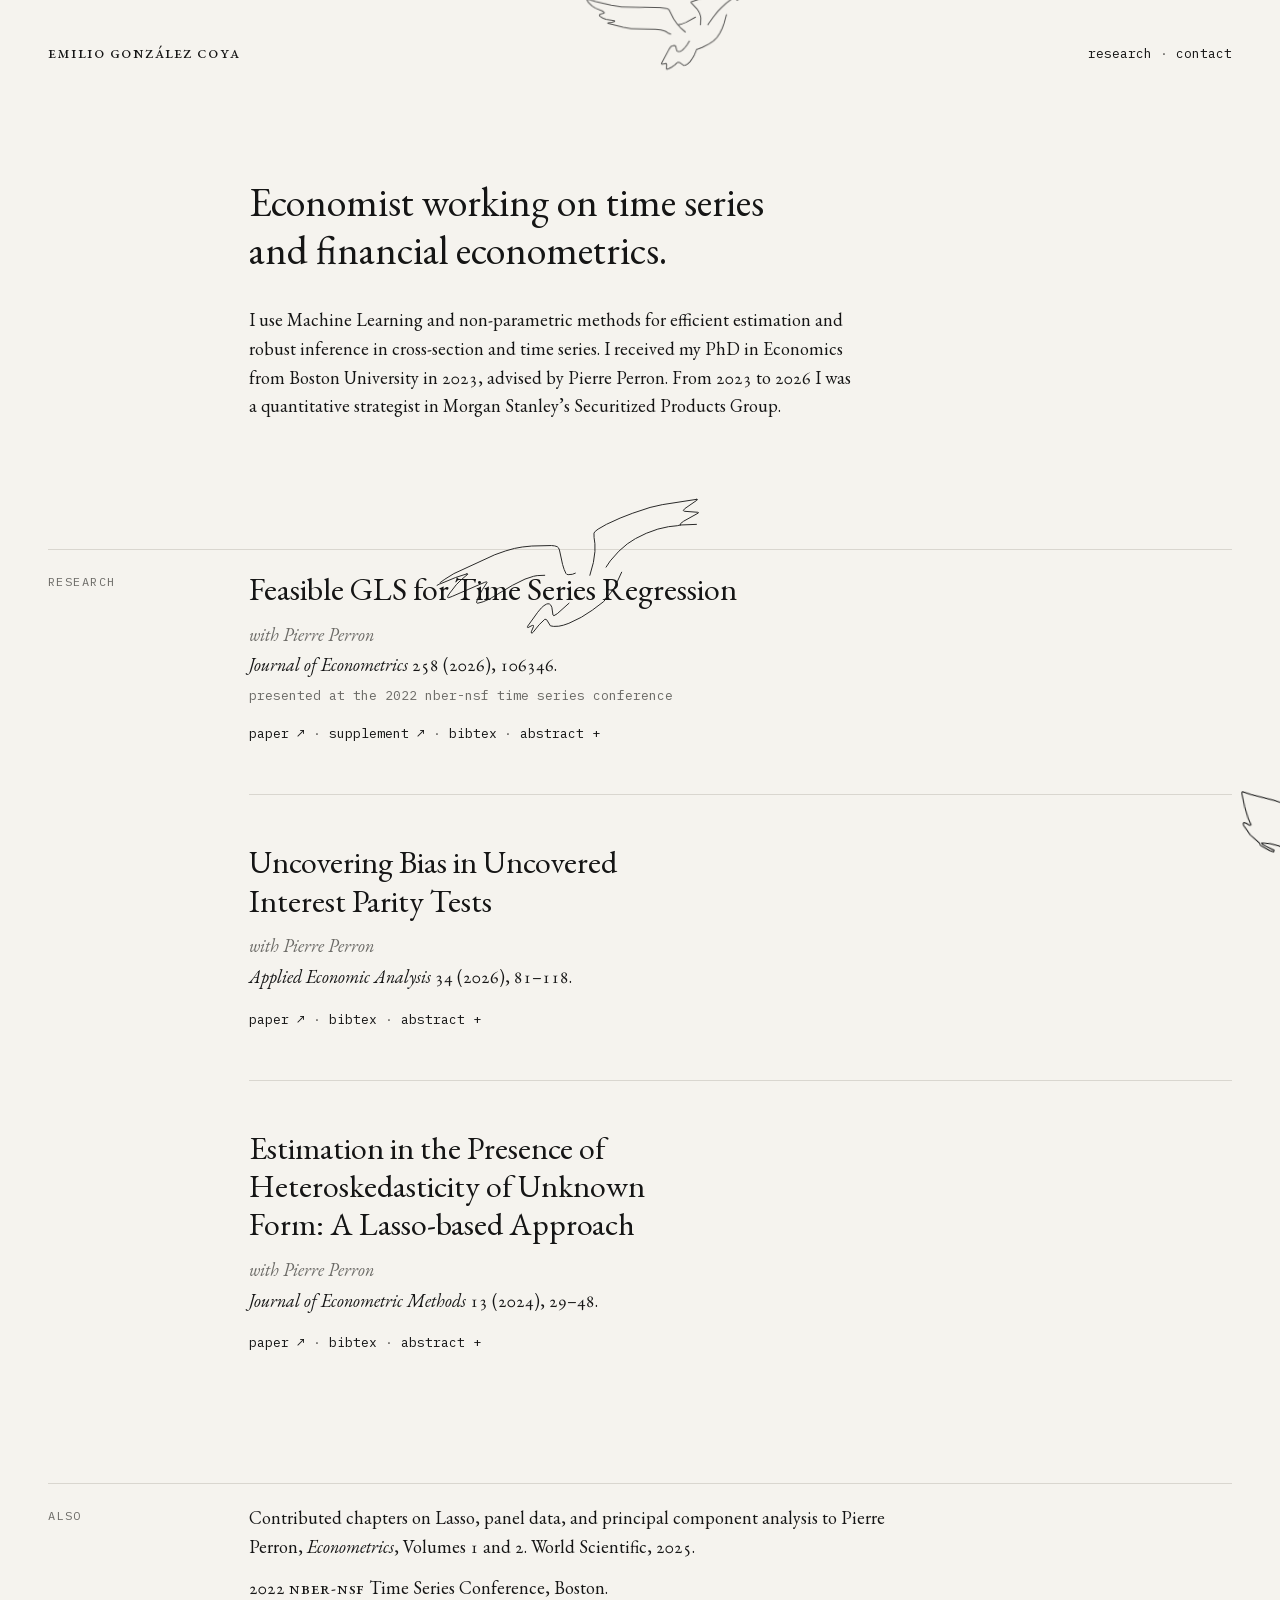
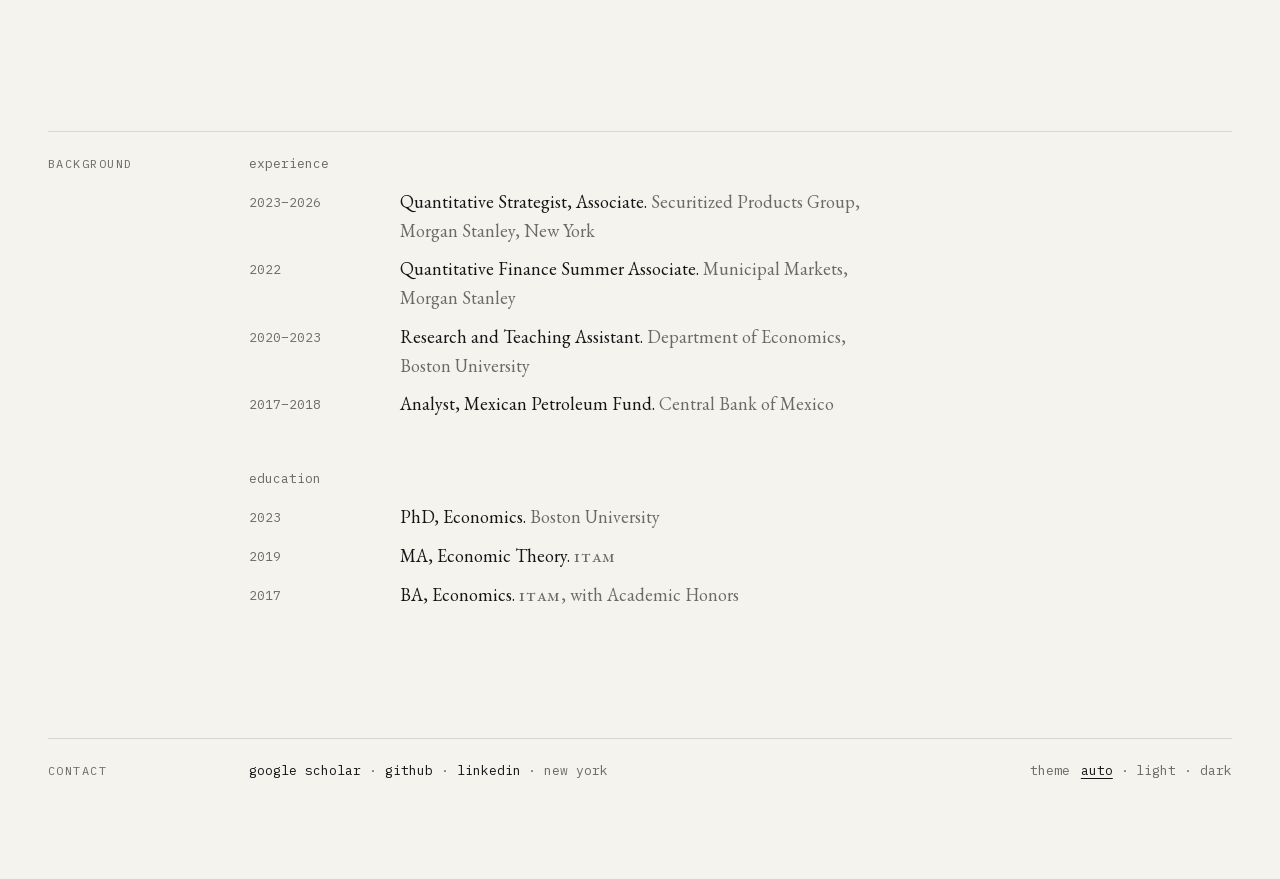
==== commit 6462e6cf: "Full name for search; birds in the social image The page title and search description now carry the " ====
--- a/index.html
+++ b/index.html
@@ -3,8 +3,8 @@
 <head>
   <meta charset="utf-8">
   <meta name="viewport" content="width=device-width, initial-scale=1">
-  <title>Emilio González Coya — Economist</title>
-  <meta name="description" content="Emilio González Coya is an economist working on time series and financial econometrics: feasible GLS estimation and inference when the form of the errors is unknown. PhD, Boston University.">
+  <title>Emilio González Coya Sandoval — Economist</title>
+  <meta name="description" content="Emilio González Coya Sandoval is an economist working on time series and financial econometrics: machine learning and non-parametric methods for efficient estimation and robust inference. PhD, Boston University.">
   <link rel="canonical" href="https://emiliogcs.com/">
   <meta name="color-scheme" content="light dark">
   <meta name="theme-color" content="#F5F3EE" media="(prefers-color-scheme: light)">
@@ -18,7 +18,7 @@
   <meta property="og:image" content="https://emiliogcs.com/assets/og.png">
   <meta property="og:image:width" content="1200">
   <meta property="og:image:height" content="630">
-  <meta property="og:image:alt" content="Emilio González Coya, economist: time series and financial econometrics. A line drawing of an AR(1) path above its decaying autocorrelations.">
+  <meta property="og:image:alt" content="Emilio González Coya, economist: time series and financial econometrics. A line drawing of two birds in flight.">
   <meta property="og:locale" content="en_US">
   <meta name="twitter:card" content="summary_large_image">
   <meta name="twitter:title" content="Emilio González Coya — Economist">
@@ -39,6 +39,7 @@
         "@type": "Person",
         "@id": "https://emiliogcs.com/#person",
         "name": "Emilio González Coya",
+        "alternateName": ["Emilio González Coya Sandoval", "Emilio Gonzalez Coya Sandoval", "Emilio Gonzalez Coya", "Emilio González-Coya"],
         "givenName": "Emilio",
         "familyName": "González Coya",
         "jobTitle": "Economist",
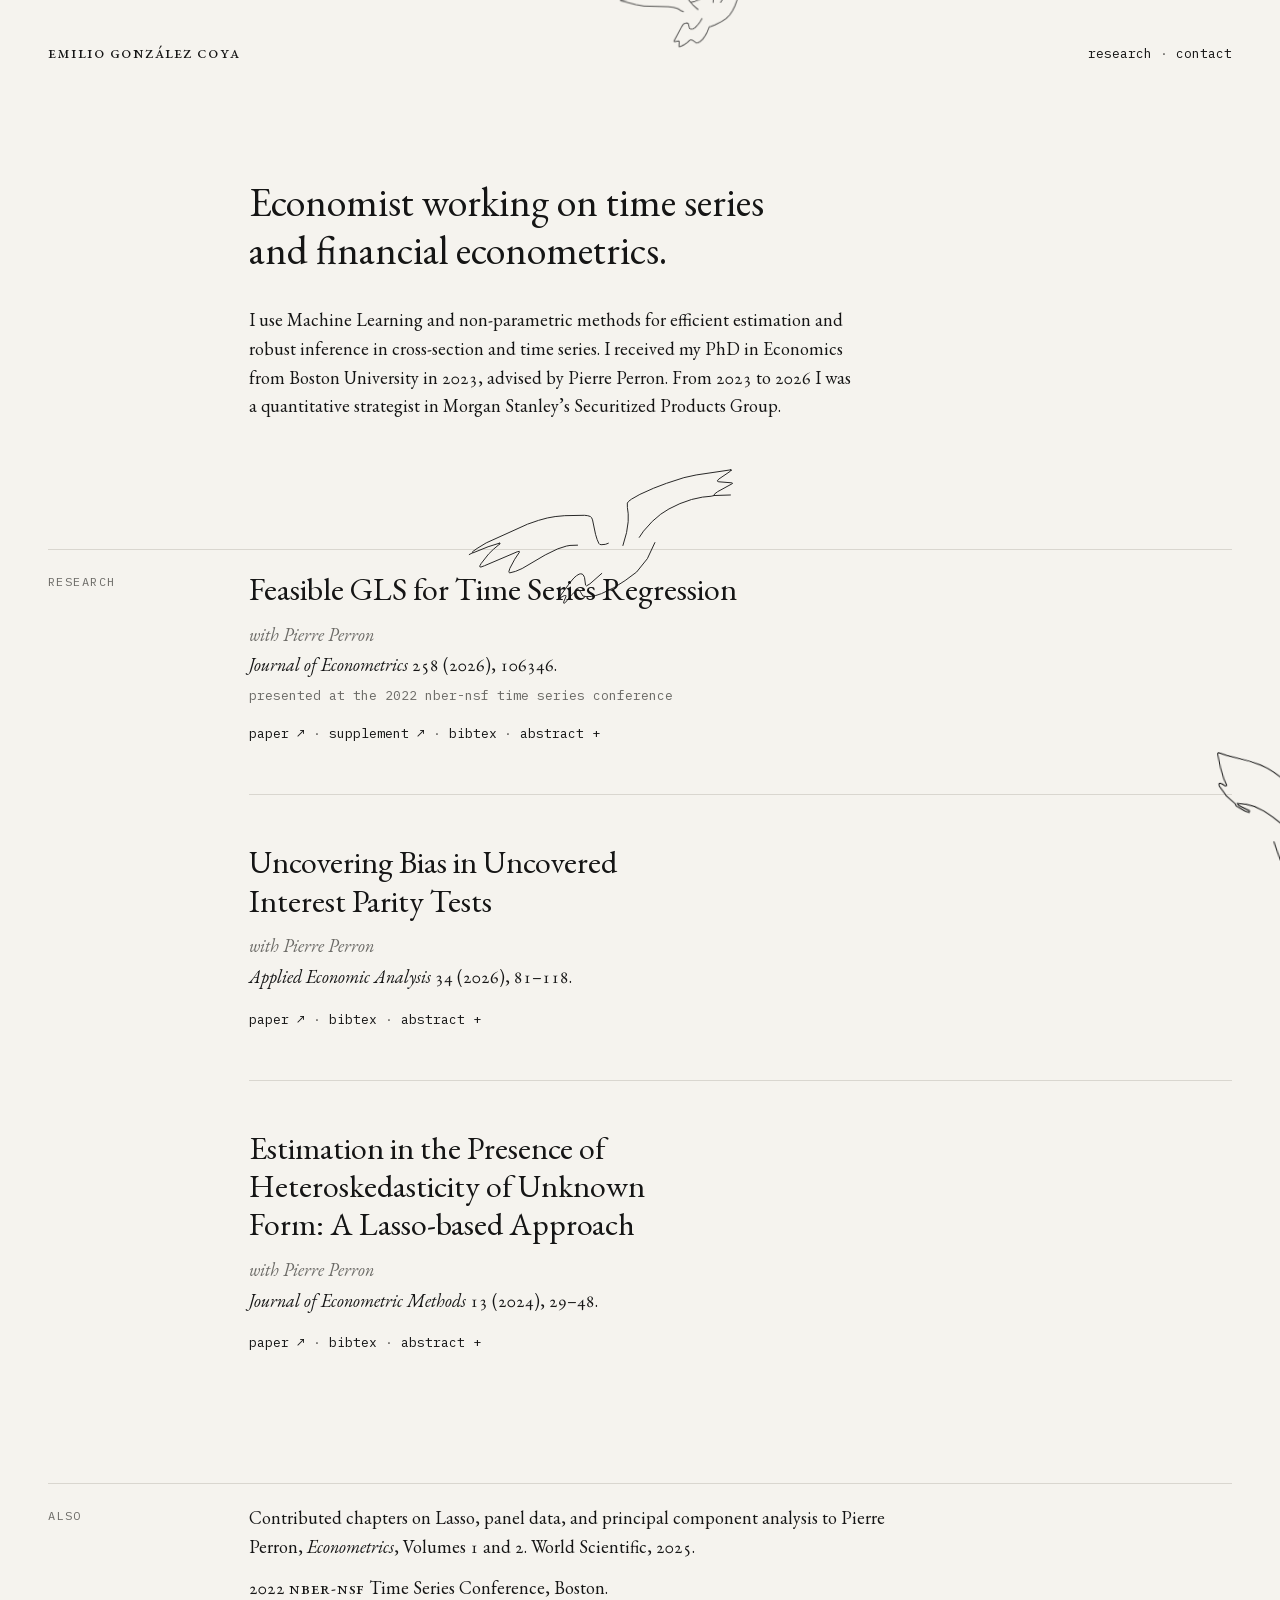
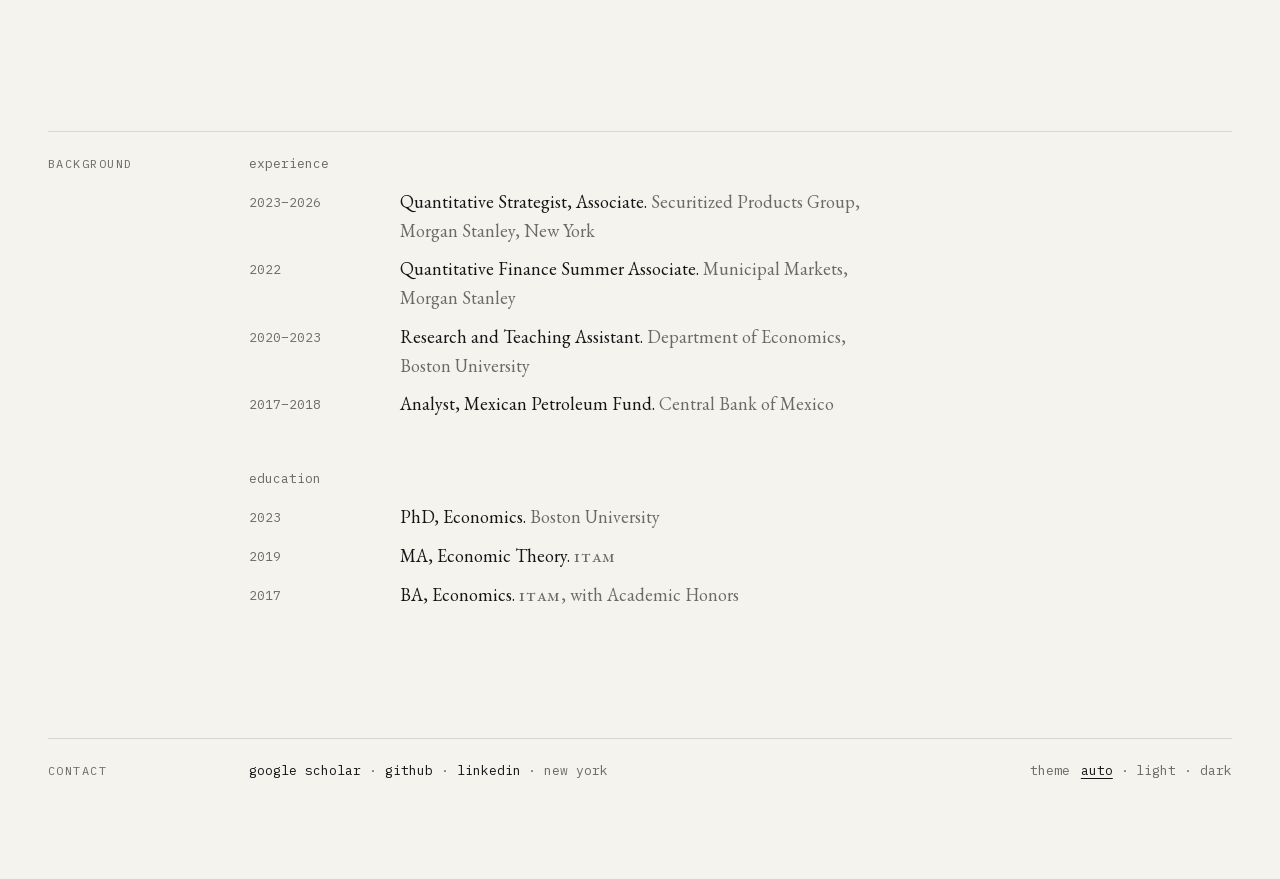
==== commit c9dd9204: "Fuller, smoother wing beats Each wing now turns about its shoulder instead of sliding up and down, s" ====
--- a/index.html
+++ b/index.html
@@ -107,8 +107,8 @@
     <section class="wrap grid intro" aria-labelledby="statement">
       <!-- birds -->
       <svg class="flock" viewBox="0 0 901.7 879.4" aria-hidden="true" focusable="false" fill="none" stroke="currentColor" stroke-width="1" stroke-linecap="round" stroke-linejoin="round">
-        <g transform="translate(17.6 0)"><g class="bird bird-upper" data-bird="upper" data-heading="140" data-flap="518 245 515 0.12 0"><path class="wing" d="M876 4 L876 3 879 3.9 879 6 877 6 M876 4 L762 17 721 24.6 663 41.3 620 56 573.7 75 545.6 89.7 535.7 96.7 531.3 102.3 531 117 533 138 532 164 525.4 200 512 242 M877 6 L876 8 836.1 33.3 831.3 39 832.4 41 836 42.1 879 47 881.1 47.9 881.1 49.4 830.9 74.7 820.3 82.3 819 87 M819 87 L809 89 780 91 744 97.6 705 110 668.3 126.3 640.6 142.7 611.7 165.7 581.7 196.9 567 217 M819 87 L873 87 M103 221 L103 220 106 220.9 106 223 104 224 M103 221 L66 231.3 15 250 M104 224 L82.9 240.7 66.7 255.7 41.7 285.4 36.9 293 36.4 296.6 40 297.6 52 293.7 162 251.1 168.6 249.9 169.1 252.7 152.7 275.6 135.7 305 132 316 132.9 319.1 135 320 154 315.7 176.3 307 254 264.7 296 246 325 237.7 337 236 362 236 M464 233 L454 236.4 440 237 435.3 235.6 432.7 232.7 427.3 219 422.7 202 414.3 154 411.3 146.3 407.4 142.7 399 139.6 388 138 323 137 291 139 265 142.7 236 149.6 199 161 60.3 218.3 29.6 235.7 14 246 14 248 M618 236 L591.3 288.4 554.3 331.3 515.4 358.3 478 380.3 436 398.7 417 404.4 402 407 385 407 374.1 404.7 363.3 385.1 360.7 382.7 356.3 382.3 336.7 399.7 315.3 424.3 312.7 426.1 309.9 426.1 309.9 422 317.9 405 318 401.4 314 400.9 299.1 407.6 297.4 406.6 297.9 403.6 333.7 357.9 346.7 343.7 355.4 336.7 364 332 369 331 373.7 331.9 377.3 334.7 381.4 343 384.1 369 387 371.6 398.6 365.3 439 332 M13 250 L3 255" vector-effect="non-scaling-stroke"/></g></g>
-        <g transform="translate(0 355.9)"><g class="bird bird-middle" data-bird="middle" data-heading="62" data-flap="340.6 254.1 510 0.13 0"><path class="wing" d="M21.6 83.1 L16.1 67.1 10.4 39.1 6.6 7.1 7 3.7 9.4 3 28.6 11.1 82.6 30.3 107.3 41.4 123 50.9 137.7 61.9 193.4 111.4 219.1 130.4 254.6 148 307.3 166.3 308.6 168.3 307.7 171.3 277.3 202 268.3 214.7 261.7 227.1 257.1 241.1 255.6 251.1 256.6 285.1 M19.6 84.1 L17.6 84.1 11 78.9 5.6 76.6 3 78.3 3.6 83.1 17.3 107 37.6 129.1 M37.6 129.1 L39.4 134.3 43 137.4 60 149 69.6 153.1 M42.6 129.1 L63.6 132.7 83.6 139.9 105.1 152.9 125.9 169.9 149.9 192.9 167.9 213 191.9 244.7 217.6 282.1 217.6 284.1 M42.6 129.1 L46.4 134.4 70.6 149.1 70.6 151.1 M122.6 229.1 L133.9 274.1 143.6 302.1 155.3 327.1 169.3 348.7 187.4 367.4 209.7 383.4 244.6 402.4 263.6 410 272.7 412.1 284.7 442.1 293.7 459.7 306.3 478.3 320 491.4 330.6 497.3 339.6 498 360.6 483.9 368.6 482.4 374.7 485.9 386.3 497.4 399.1 507.4 415.9 516.9 426.3 520.6 428.6 517.1 427.6 497.1 428.6 492.1 431.6 491.1 451.6 494.4 454.1 493.6 455 491.1 416.3 414.4 408.3 402.4 399.6 397.6 391.6 396.1 385.1 396.7 382.9 400.1 377.4 420.1 374.3 425 368.6 427.1 356.6 425.1 346.6 418.1 333.3 403.3 323.6 390.1 312.6 371.1 M283.6 246.1 L332 273.9 351.6 281.9 372.6 287.1 M372.6 287.1 L374.6 287.1 377 284.7 396.9 257.6 421.3 212 426.9 207.1 436.6 203.7 468.6 200.1 545.6 200.1 576.6 202.1 669.6 201.1 723.6 193.4 804.6 176.6 845.6 165.7 850 166 850.6 168.1 847.9 174.1 840.9 184.3 822.4 201.4 804.6 211.4 769 225.3 759.9 231.4 758.9 234.3 760.7 237 776.6 241.3 783 244.7 783.7 249.1 780.4 253.4 766.6 261.4 749.6 267.6 704.1 275.1 703.7 277.1 706.6 279.9 719.6 283.4 737.6 285.9 739.1 287.9 737.4 289.4 658.6 307.4 616.6 313.1 600.6 314.1 490.6 313.1 462.6 316 442.6 321.3 431.1 326.9 424.3 332.1 410.6 337.1 M372.6 287.1 L372.6 289.1 358.9 304.4 334.6 324.1" vector-effect="non-scaling-stroke"/></g></g>
+        <g transform="translate(17.6 0)"><g class="bird bird-upper" data-bird="upper" data-heading="140" data-flap="518 245 515 28 0"><path class="wing" d="M876 4 L876 3 879 3.9 879 6 877 6 M876 4 L762 17 721 24.6 663 41.3 620 56 573.7 75 545.6 89.7 535.7 96.7 531.3 102.3 531 117 533 138 532 164 525.4 200 512 242 M877 6 L876 8 836.1 33.3 831.3 39 832.4 41 836 42.1 879 47 881.1 47.9 881.1 49.4 830.9 74.7 820.3 82.3 819 87 M819 87 L809 89 780 91 744 97.6 705 110 668.3 126.3 640.6 142.7 611.7 165.7 581.7 196.9 567 217 M819 87 L873 87 M103 221 L103 220 106 220.9 106 223 104 224 M103 221 L66 231.3 15 250 M104 224 L82.9 240.7 66.7 255.7 41.7 285.4 36.9 293 36.4 296.6 40 297.6 52 293.7 162 251.1 168.6 249.9 169.1 252.7 152.7 275.6 135.7 305 132 316 132.9 319.1 135 320 154 315.7 176.3 307 254 264.7 296 246 325 237.7 337 236 362 236 M464 233 L454 236.4 440 237 435.3 235.6 432.7 232.7 427.3 219 422.7 202 414.3 154 411.3 146.3 407.4 142.7 399 139.6 388 138 323 137 291 139 265 142.7 236 149.6 199 161 60.3 218.3 29.6 235.7 14 246 14 248 M618 236 L591.3 288.4 554.3 331.3 515.4 358.3 478 380.3 436 398.7 417 404.4 402 407 385 407 374.1 404.7 363.3 385.1 360.7 382.7 356.3 382.3 336.7 399.7 315.3 424.3 312.7 426.1 309.9 426.1 309.9 422 317.9 405 318 401.4 314 400.9 299.1 407.6 297.4 406.6 297.9 403.6 333.7 357.9 346.7 343.7 355.4 336.7 364 332 369 331 373.7 331.9 377.3 334.7 381.4 343 384.1 369 387 371.6 398.6 365.3 439 332 M13 250 L3 255" vector-effect="non-scaling-stroke"/></g></g>
+        <g transform="translate(0 355.9)"><g class="bird bird-middle" data-bird="middle" data-heading="62" data-flap="340.6 254.1 510 30 0"><path class="wing" d="M21.6 83.1 L16.1 67.1 10.4 39.1 6.6 7.1 7 3.7 9.4 3 28.6 11.1 82.6 30.3 107.3 41.4 123 50.9 137.7 61.9 193.4 111.4 219.1 130.4 254.6 148 307.3 166.3 308.6 168.3 307.7 171.3 277.3 202 268.3 214.7 261.7 227.1 257.1 241.1 255.6 251.1 256.6 285.1 M19.6 84.1 L17.6 84.1 11 78.9 5.6 76.6 3 78.3 3.6 83.1 17.3 107 37.6 129.1 M37.6 129.1 L39.4 134.3 43 137.4 60 149 69.6 153.1 M42.6 129.1 L63.6 132.7 83.6 139.9 105.1 152.9 125.9 169.9 149.9 192.9 167.9 213 191.9 244.7 217.6 282.1 217.6 284.1 M42.6 129.1 L46.4 134.4 70.6 149.1 70.6 151.1 M122.6 229.1 L133.9 274.1 143.6 302.1 155.3 327.1 169.3 348.7 187.4 367.4 209.7 383.4 244.6 402.4 263.6 410 272.7 412.1 284.7 442.1 293.7 459.7 306.3 478.3 320 491.4 330.6 497.3 339.6 498 360.6 483.9 368.6 482.4 374.7 485.9 386.3 497.4 399.1 507.4 415.9 516.9 426.3 520.6 428.6 517.1 427.6 497.1 428.6 492.1 431.6 491.1 451.6 494.4 454.1 493.6 455 491.1 416.3 414.4 408.3 402.4 399.6 397.6 391.6 396.1 385.1 396.7 382.9 400.1 377.4 420.1 374.3 425 368.6 427.1 356.6 425.1 346.6 418.1 333.3 403.3 323.6 390.1 312.6 371.1 M283.6 246.1 L332 273.9 351.6 281.9 372.6 287.1 M372.6 287.1 L374.6 287.1 377 284.7 396.9 257.6 421.3 212 426.9 207.1 436.6 203.7 468.6 200.1 545.6 200.1 576.6 202.1 669.6 201.1 723.6 193.4 804.6 176.6 845.6 165.7 850 166 850.6 168.1 847.9 174.1 840.9 184.3 822.4 201.4 804.6 211.4 769 225.3 759.9 231.4 758.9 234.3 760.7 237 776.6 241.3 783 244.7 783.7 249.1 780.4 253.4 766.6 261.4 749.6 267.6 704.1 275.1 703.7 277.1 706.6 279.9 719.6 283.4 737.6 285.9 739.1 287.9 737.4 289.4 658.6 307.4 616.6 313.1 600.6 314.1 490.6 313.1 462.6 316 442.6 321.3 431.1 326.9 424.3 332.1 410.6 337.1 M372.6 287.1 L372.6 289.1 358.9 304.4 334.6 324.1" vector-effect="non-scaling-stroke"/></g></g>
       </svg>
       <!-- /birds -->
       <div class="body reading">
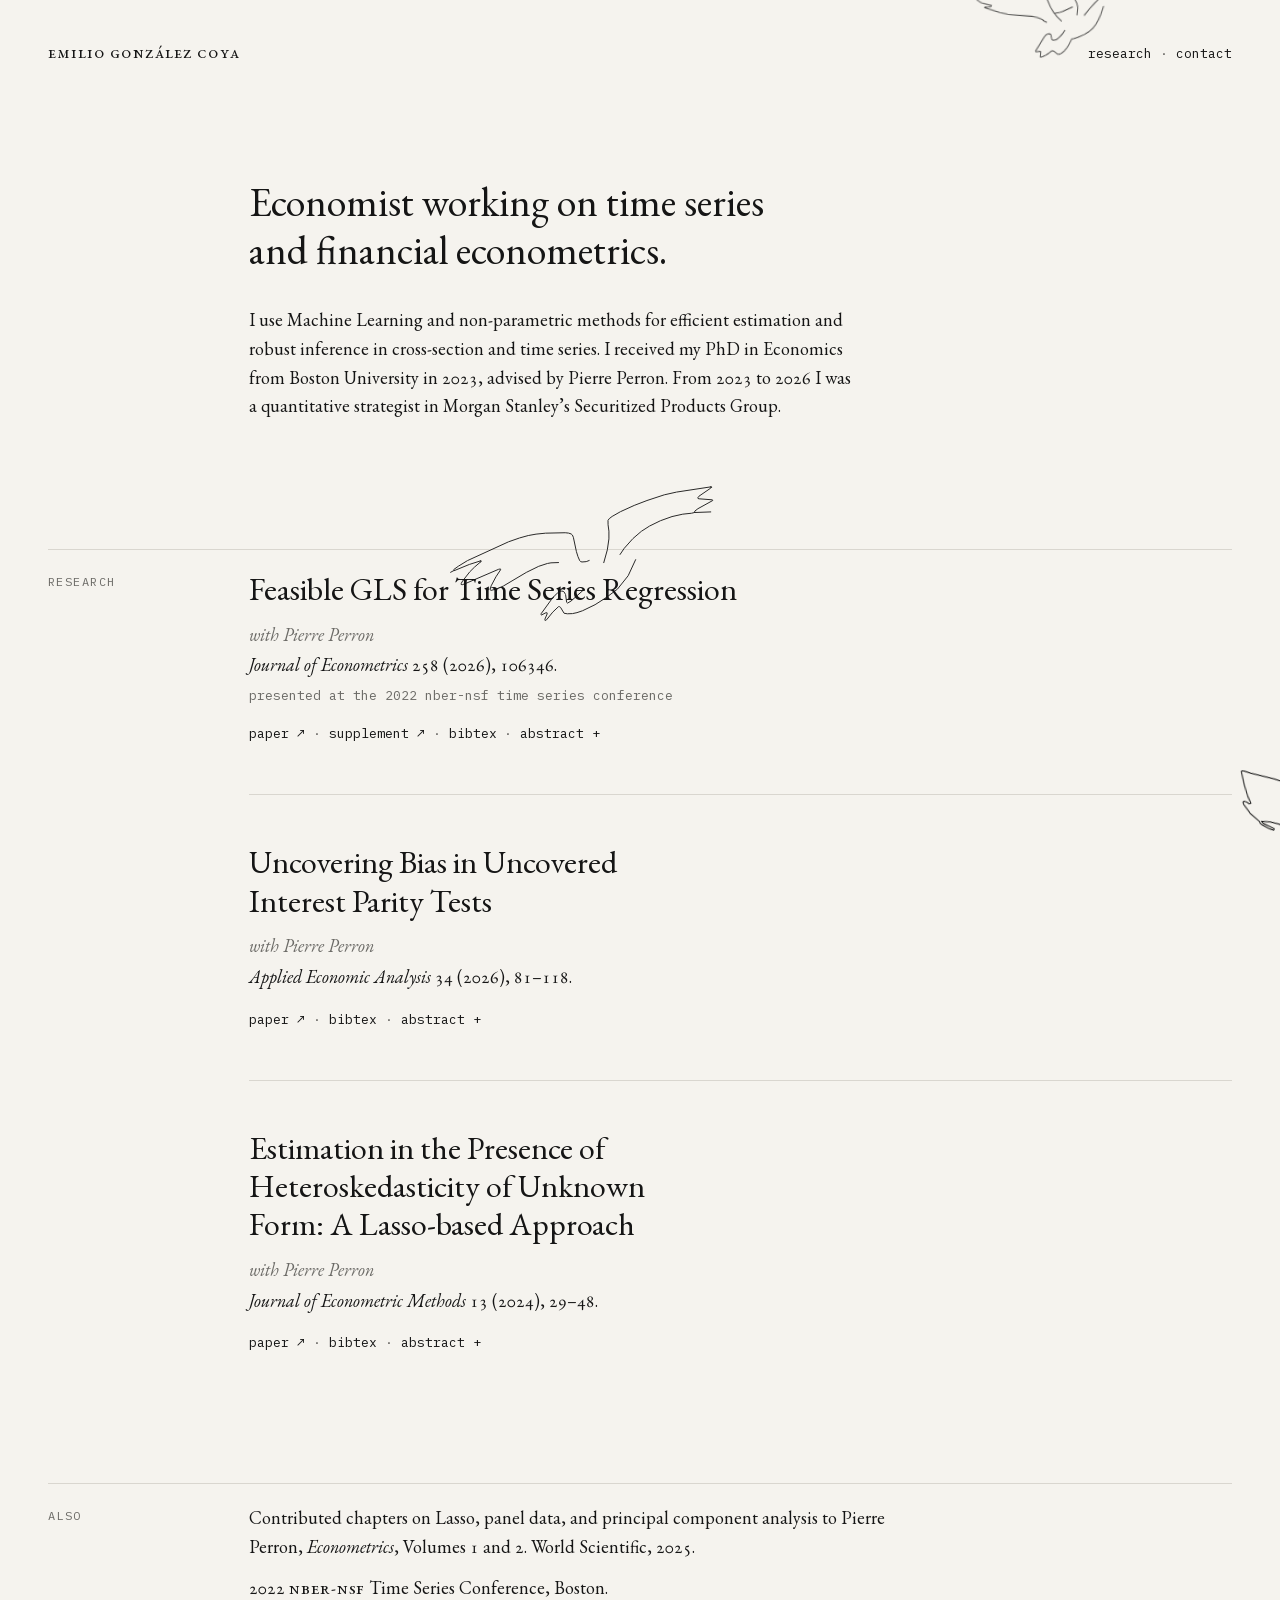
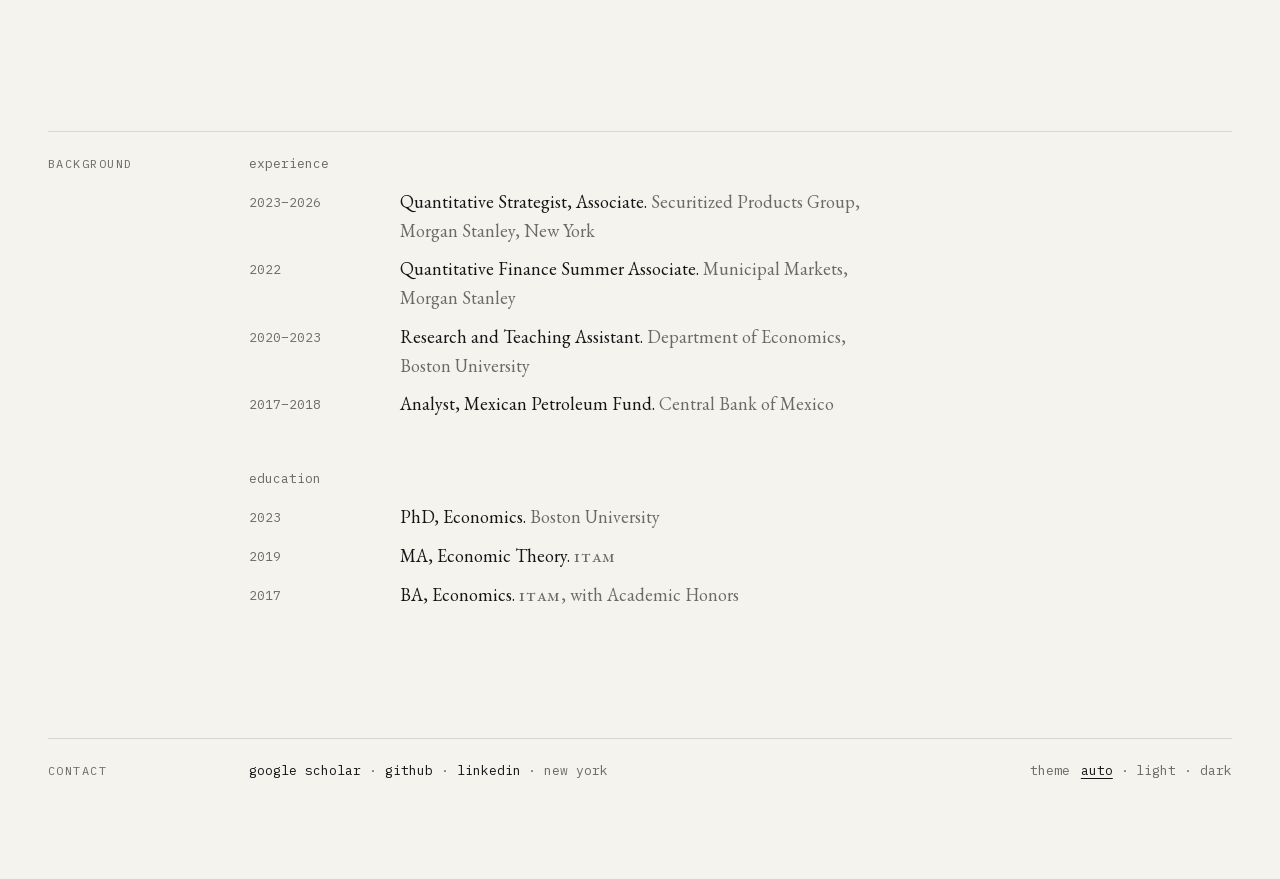
==== commit 2ae02e1f: "Add a contact page with the birds circling the address /contact/ shows the email (emiliogc@bu.edu) w" ====
--- a/index.html
+++ b/index.html
@@ -98,7 +98,7 @@
     <nav class="nav" aria-label="Primary">
       <ul>
         <li><a href="#research">research</a></li>
-        <li><a href="#contact">contact</a></li>
+        <li><a href="/contact/">contact</a></li>
       </ul>
     </nav>
   </header>
--- a/assets/site.css
+++ b/assets/site.css
@@ -428,6 +428,68 @@
   z-index: 1;
   color: var(--ink);
 }
+/* Contact page: the birds wheel round the address. Birds at the back of
+   their ring fly in .flight.behind, under the text; at the front, in
+   .flight.ahead, over it. With motion allowed the drawing itself is not
+   shown there (site.js sizes the birds as it would be). */
+[data-birds="orbit"] .site-header,
+[data-birds="orbit"] main,
+[data-birds="orbit"] .site-footer {
+  position: relative;
+  z-index: 1;
+}
+.flight.behind {
+  z-index: 0;
+}
+.flight.ahead {
+  z-index: 2;
+}
+@media (prefers-reduced-motion: no-preference) {
+  .js [data-birds="orbit"] .flock {
+    display: none;
+  }
+}
+.contact {
+  min-height: 62vh;
+}
+.sky .intro.contact {
+  padding-top: clamp(96px, 24vh, 240px); /* the address about a third of the way down, room for the ring */
+}
+.contact-email {
+  font-size: clamp(28px, 4vw, 40px); /* the home page statement's size */
+  line-height: 1.2;
+  overflow-wrap: anywhere;
+}
+.contact-email a {
+  text-decoration-line: underline;
+  text-decoration-color: transparent;
+  text-decoration-thickness: 1px;
+  text-underline-offset: 0.16em;
+  transition: color 0.2s, text-decoration-color 0.2s;
+}
+.contact-email a:hover,
+.contact-email a:focus-visible {
+  text-decoration-color: currentColor;
+}
+.contact-copy {
+  margin-top: 10px;
+  font-family: var(--mono);
+  font-size: 13px;
+  line-height: 24px;
+}
+.contact-copy .act {
+  float: none;
+  display: inline-block;
+}
+.contact .links {
+  margin-top: 28px;
+}
+.contact-footer {
+  display: flex;
+  justify-content: flex-end;
+  margin-top: 48px;
+}
+
 .flight.armed path {
   stroke-dasharray: var(--len) var(--len);
   stroke-dashoffset: var(--len);
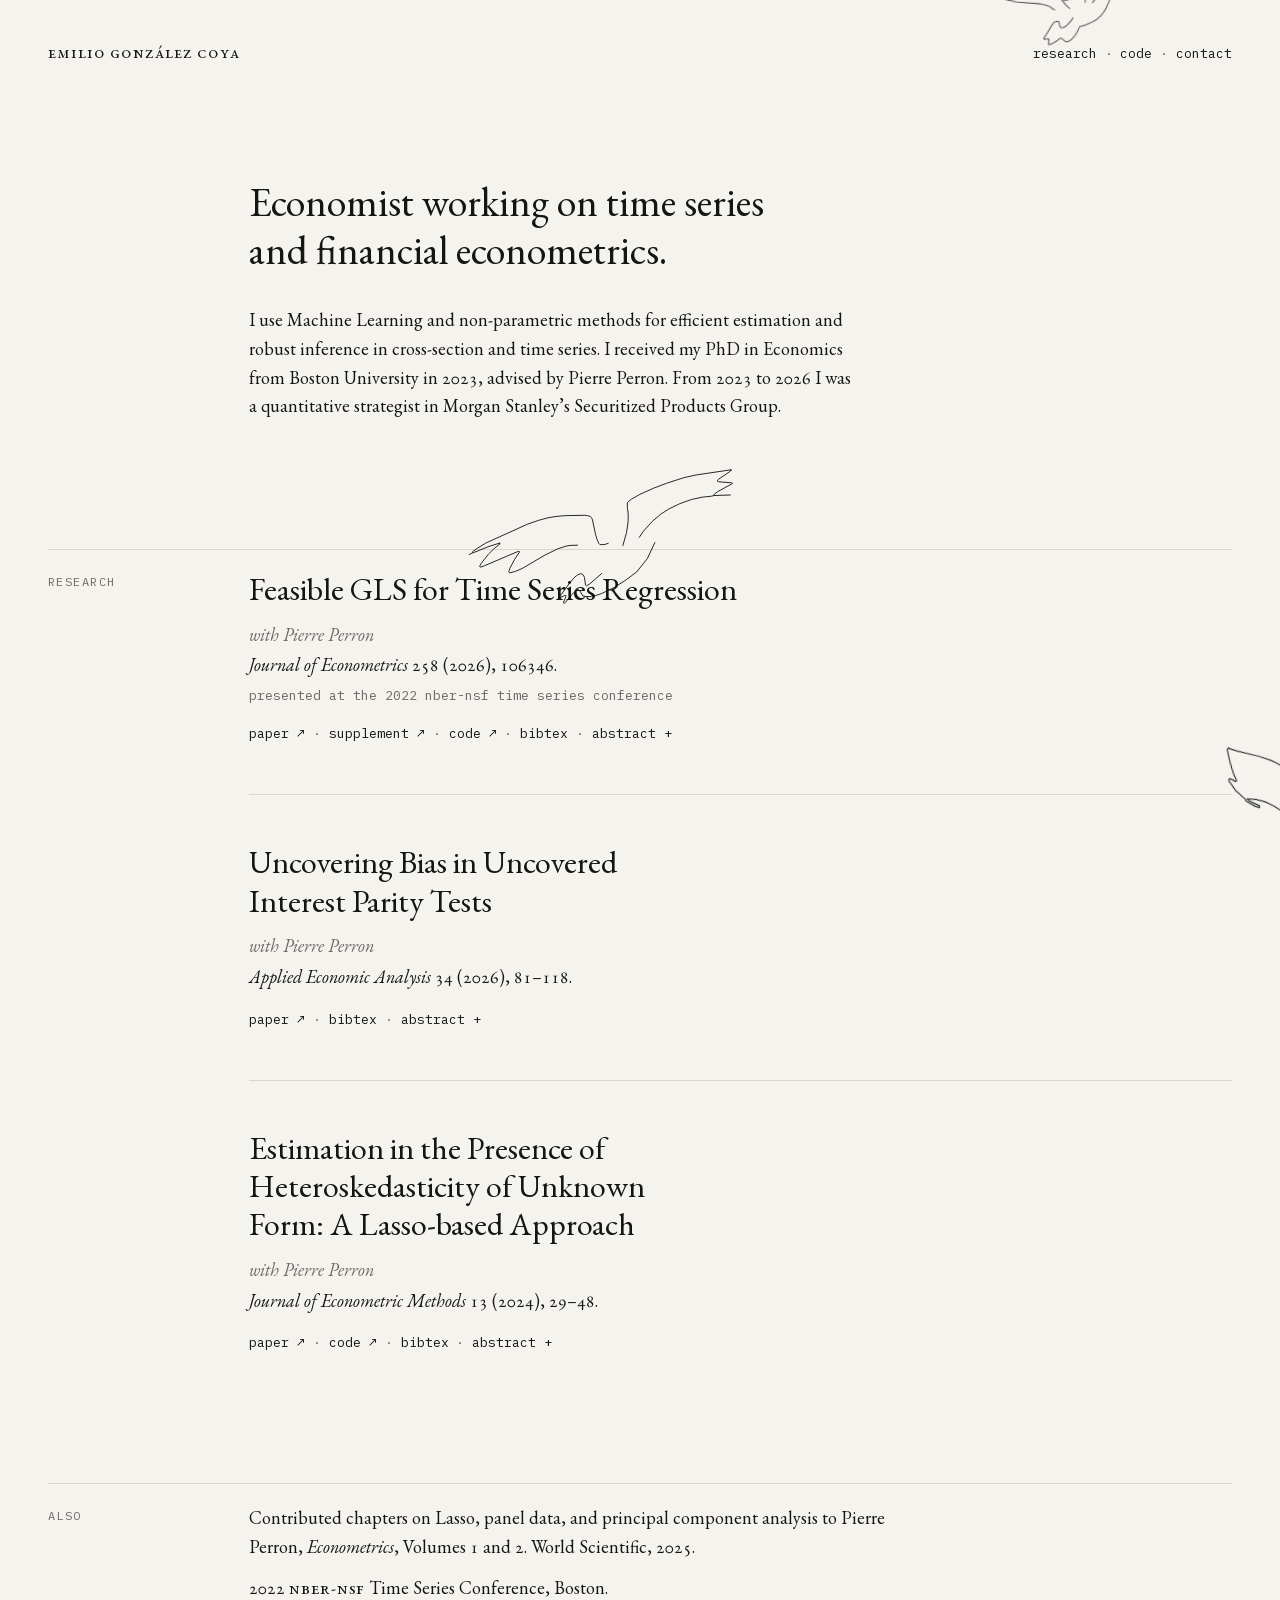
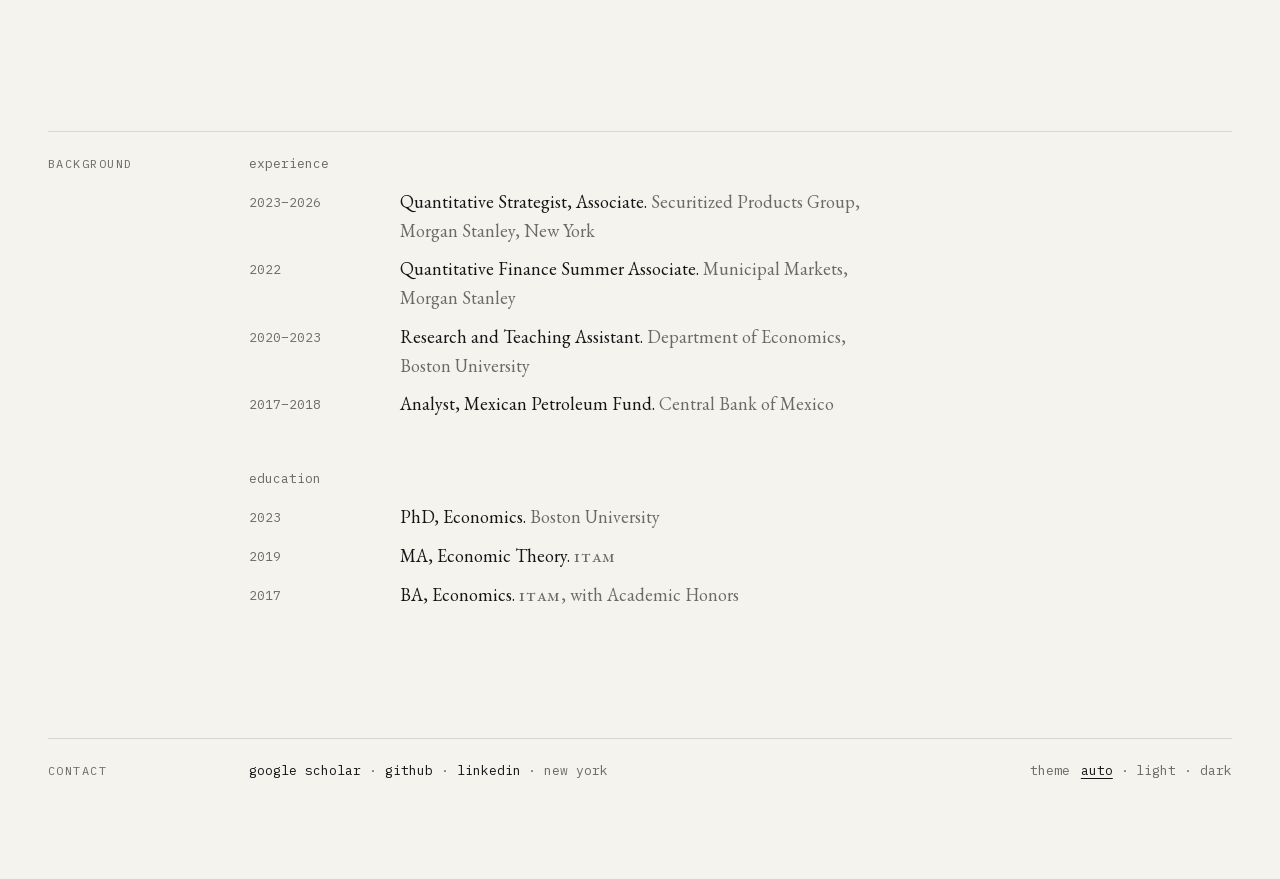
==== commit fcf5c5ef: "Add a code page with the pyfgls documentation /code/ documents pyfgls, the software for the FGLS (20" ====
--- a/index.html
+++ b/index.html
@@ -98,6 +98,7 @@
     <nav class="nav" aria-label="Primary">
       <ul>
         <li><a href="#research">research</a></li>
+        <li><a href="/code/">code</a></li>
         <li><a href="/contact/">contact</a></li>
       </ul>
     </nav>
@@ -132,6 +133,8 @@
               <a class="act" href="https://www.sciencedirect.com/science/article/pii/S0304407626001661" target="_blank" rel="noopener">paper<span class="vh"> (opens in a new tab)</span> <span aria-hidden="true">↗</span></a>
               <span class="sep" aria-hidden="true">·</span>
               <a class="act" href="https://blogs.bu.edu/perron/files/2026/10/PCG-JOE-Supplement.pdf" target="_blank" rel="noopener">supplement<span class="vh"> (PDF, opens in a new tab)</span> <span aria-hidden="true">↗</span></a>
+              <span class="sep" aria-hidden="true">·</span>
+              <a class="act" href="/code/">code<span class="vh">: pyfgls, the Python package</span> <span aria-hidden="true">↗</span></a>
               <span class="sep" aria-hidden="true">·</span>
               <details class="abstract">
                 <summary>abstract <span class="sign" aria-hidden="true"></span></summary>
@@ -197,6 +200,8 @@
             <div class="actions">
               <a class="act" href="https://doi.org/10.1515/jem-2023-0007" target="_blank" rel="noopener">paper<span class="vh"> (open access, opens in a new tab)</span> <span aria-hidden="true">↗</span></a>
               <span class="sep" aria-hidden="true">·</span>
+              <a class="act" href="/code/">code<span class="vh">: pyfgls, the Python package</span> <span aria-hidden="true">↗</span></a>
+              <span class="sep" aria-hidden="true">·</span>
               <details class="abstract">
                 <summary>abstract <span class="sign" aria-hidden="true"></span></summary>
                 <div class="abstract-body">
--- a/assets/site.css
+++ b/assets/site.css
@@ -858,6 +858,404 @@
   text-decoration-line: underline;
 }
 
+/* ------------------------------------------------------------ code page */
+/* /code/: the pyfgls documentation, generated from its repository
+   (scripts/build_site_page.py there). Prose in the serif, code and
+   metadata in mono, code between hairlines as the BibTeX entries are.
+   Contents: a sticky column from 1200px, a closed <details> above that. */
+
+.code-intro .statement {
+  max-width: 15em;
+}
+.pitch {
+  margin-top: 16px;
+  font-style: italic;
+  color: var(--muted);
+}
+.lede {
+  margin-top: 24px;
+  text-wrap: pretty;
+}
+.lede > * + * {
+  margin-top: 0.7em;
+}
+.lede ul {
+  padding-left: 1.2em;
+  list-style: disc;
+}
+.lede li + li {
+  margin-top: 0.4em;
+}
+.code-intro .actions {
+  margin-top: 28px;
+}
+
+.docs > .toc-side {
+  display: none;
+}
+@media (min-width: 1200px) {
+  .docs > .toc-side {
+    display: block;
+    grid-column: 1 / 3;
+    position: sticky;
+    top: 24px;
+    max-height: calc(100vh - 48px);
+    overflow-y: auto;
+    overscroll-behavior: contain;
+    scrollbar-width: thin;
+  }
+  .toc-top {
+    display: none;
+  }
+}
+.toc-side,
+.toc-top {
+  font-family: var(--mono);
+  font-variant-numeric: lining-nums;
+  font-size: 12px;
+  line-height: 18px;
+}
+.toc-title {
+  margin-bottom: 8px;
+  line-height: 24px;
+  letter-spacing: 0.12em;
+  text-transform: uppercase;
+  color: var(--muted);
+}
+.toc-list,
+.toc-list ol {
+  margin: 0;
+  padding: 0;
+  list-style: none;
+}
+.toc-list ol {
+  margin: 2px 0 8px 1px;
+  padding-left: 12px;
+  border-left: 1px solid var(--rule);
+}
+.toc-list a {
+  display: block;
+  padding: 3px 0; /* 24px targets */
+  color: var(--muted);
+}
+.toc-list > li > a {
+  color: var(--ink);
+}
+.toc-list a:hover,
+.toc-list a[aria-current] {
+  color: var(--accent);
+}
+.toc-list code {
+  font: inherit;
+}
+/* With the script, only the section in view shows its subsections. */
+.toc-side.spy .toc-list ol {
+  display: none;
+}
+.toc-side.spy .toc-list li.open > ol {
+  display: block;
+}
+
+.toc-top {
+  margin-bottom: 48px;
+  padding-bottom: 8px;
+  border-bottom: 1px solid var(--rule); /* the section's own rule is just above */
+  font-size: 13px;
+}
+.toc-top > summary {
+  display: inline-block;
+  min-height: 24px;
+  line-height: 24px;
+  transition: color 0.2s;
+}
+.toc-top > summary:hover {
+  color: var(--accent);
+}
+.toc-top nav {
+  padding: 8px 0 4px;
+}
+
+.doc {
+  min-width: 0;
+  max-width: 800px;
+}
+.doc-section + .doc-section {
+  margin-top: 96px;
+  padding-top: 20px;
+  border-top: 1px solid var(--rule);
+}
+.doc-h2 {
+  margin-bottom: 32px;
+  font-family: var(--mono);
+  font-size: 12px;
+  line-height: 24px;
+  letter-spacing: 0.12em;
+  text-transform: uppercase;
+  color: var(--muted);
+}
+.doc-section h3,
+.doc-section h4,
+.doc-section h5,
+.doc-section h6 {
+  font-weight: 400;
+}
+.doc-section h3 {
+  margin: 72px 0 16px;
+  font-size: clamp(24px, 2.6vw, 30px);
+  line-height: 1.2;
+  text-wrap: balance;
+}
+.doc-h2 + h3 {
+  margin-top: 0;
+}
+.doc-section h4 {
+  margin: 40px 0 12px;
+  font-size: 21px;
+  line-height: 1.3;
+}
+.doc :is(h2, h3, h4, h5, h6)[id] {
+  scroll-margin-top: 24px;
+}
+.doc-section :is(h3, h4) > a::after {
+  content: " #";
+  content: " #" / "";
+  color: var(--muted);
+  opacity: 0;
+  transition: opacity 0.2s;
+}
+.doc-section :is(h3, h4) > a:is(:hover, :focus-visible)::after {
+  opacity: 1;
+}
+
+.doc-section :is(p, ul, ol, dl, .table-wrap, .code, div.math, .api-obj) {
+  margin-top: 16px;
+}
+.doc-section :is(p, ul, ol, dl) {
+  max-width: 680px;
+  text-wrap: pretty;
+}
+.doc-section :is(h3, h4, h5, .doc-h2) + :is(p, ul, ol, dl, .table-wrap, .code, div.math) {
+  margin-top: 0;
+}
+.doc-section ul {
+  padding-left: 1.2em;
+  list-style: disc;
+}
+.doc-section ol {
+  padding-left: 1.5em;
+}
+.doc-section li + li {
+  margin-top: 0.4em;
+}
+.doc-section li > p {
+  margin-top: 0;
+}
+.doc-section a:not(.api-h a):not(:is(h3, h4, h5) a) {
+  text-decoration-line: underline;
+  text-decoration-color: var(--rule);
+  text-decoration-thickness: 1px;
+  text-underline-offset: 0.18em;
+  transition: color 0.2s, text-decoration-color 0.2s;
+}
+.doc-section a:not(.api-h a):not(:is(h3, h4, h5) a):hover {
+  text-decoration-color: currentColor;
+}
+.doc-section code,
+.lede code {
+  font-family: var(--mono);
+  font-size: 0.8em;
+  font-variant-numeric: lining-nums;
+}
+.doc-section img {
+  display: block;
+  max-width: 100%;
+  height: auto;
+  margin-top: 24px;
+  mix-blend-mode: multiply; /* the figure's white falls into the paper */
+}
+@media (prefers-color-scheme: dark) {
+  :root:not([data-theme="light"]) .doc-section img {
+    filter: invert(1) hue-rotate(180deg);
+    mix-blend-mode: screen;
+  }
+}
+:root[data-theme="dark"] .doc-section img {
+  filter: invert(1) hue-rotate(180deg);
+  mix-blend-mode: screen;
+}
+
+/* Tables: rows between hairlines, mono heads; wide ones scroll in place. */
+.table-wrap {
+  overflow-x: auto;
+}
+.doc-section table {
+  width: 100%;
+  min-width: 520px;
+  border-collapse: collapse;
+  font-size: 15px;
+  line-height: 1.45;
+}
+.doc-section th,
+.doc-section td {
+  padding: 7px 16px 7px 0;
+  border-bottom: 1px solid var(--rule);
+  text-align: left;
+  vertical-align: top;
+}
+.doc-section th {
+  border-bottom-color: var(--muted);
+  font-family: var(--mono);
+  font-size: 12px;
+  font-weight: 400;
+  line-height: 20px;
+  color: var(--muted);
+}
+.doc-section th code {
+  font-size: 1em;
+}
+.doc-section :is(th, td):last-child {
+  padding-right: 0;
+}
+
+/* Code: a mono label and the copy button above, hairlines either side. */
+.code {
+  border-block: 1px solid var(--rule);
+}
+.doc-section .code {
+  margin-top: 20px;
+}
+.code-head {
+  display: flex;
+  justify-content: space-between;
+  align-items: baseline;
+  padding-top: 4px;
+  font-family: var(--mono);
+  font-size: 11px;
+  line-height: 24px;
+  letter-spacing: 0.06em;
+  color: var(--muted);
+}
+.code-head .act {
+  float: none;
+  letter-spacing: 0;
+  font-size: 12px;
+}
+.code pre {
+  overflow-x: auto;
+  padding: 4px 0 14px;
+  font: 13px/1.6 var(--mono);
+  font-variant-numeric: lining-nums;
+  font-variant-ligatures: none;
+  tab-size: 4;
+}
+.code pre code {
+  font: inherit;
+}
+.code.sig pre {
+  padding-top: 12px;
+}
+@media (max-width: 479px) {
+  .code pre {
+    font-size: 12px;
+  }
+}
+/* Highlighting in the site's three inks: keywords in the accent, comments
+   and prompts muted, everything else as text. */
+.code :is(.k, .kc, .kd, .kn, .kp, .kr, .kt, .ow, .nd) {
+  color: var(--accent);
+}
+.code :is(.c, .c1, .ch, .cm, .cp, .cpf, .cs, .gp) {
+  color: var(--muted);
+}
+
+/* Math: MathJax typesets \( \) and \[ \]; until then the TeX shows as mono. */
+.math {
+  font-family: var(--mono);
+  font-size: 0.8em;
+}
+.math:has(mjx-container) {
+  font-family: inherit;
+  font-size: inherit;
+}
+div.math {
+  overflow-x: auto;
+  overflow-y: hidden;
+  padding-block: 4px;
+}
+mjx-container[display="true"] {
+  margin: 0 !important;
+}
+
+/* API reference */
+.api-note,
+.api-inherits {
+  color: var(--muted);
+}
+.doc-section .api-obj {
+  margin-top: 48px;
+}
+.doc-section .api-obj .api-obj {
+  margin-top: 32px;
+  padding-left: 16px;
+  border-left: 1px solid var(--rule);
+}
+.doc-section .api-h {
+  margin: 0 0 8px;
+  font-family: var(--mono);
+  font-size: 15px;
+  line-height: 24px;
+  overflow-wrap: anywhere;
+}
+.doc-section h5.api-h,
+.doc-section h6.api-h {
+  font-size: 14px;
+}
+.api-h code {
+  font-size: 1em;
+}
+.api-kind {
+  margin-left: 0.6em;
+  font-size: 11px;
+  letter-spacing: 0.12em;
+  text-transform: uppercase;
+  color: var(--muted);
+}
+.doc-section .api-label {
+  margin-top: 20px;
+  font-family: var(--mono);
+  font-size: 11px;
+  line-height: 24px;
+  letter-spacing: 0.12em;
+  text-transform: uppercase;
+  color: var(--muted);
+}
+.doc-section .api-label + :is(.api-items, .code) {
+  margin-top: 4px;
+}
+.api-items dt {
+  margin-top: 12px;
+  font-family: var(--mono);
+  font-size: 13px;
+  line-height: 20px;
+}
+.api-items dt:first-child {
+  margin-top: 0;
+}
+.api-items dt code {
+  font-size: 1em;
+}
+.api-type {
+  color: var(--muted);
+}
+.api-items dd {
+  margin: 2px 0 0 16px;
+  font-size: 17px;
+  line-height: 1.55;
+}
+.doc-section .api-items dd p {
+  margin-top: 0;
+}
+
 /* ---------------------------------------------------------------- 404 */
 
 .lost {
@@ -901,8 +1299,15 @@
   .bib,
   .theme-switch,
   .flock,
-  .flight {
+  .flight,
+  .toc,
+  .toc-top,
+  .copy-code {
     display: none !important;
+  }
+  .code pre {
+    overflow: visible;
+    white-space: pre-wrap;
   }
   .wrap {
     width: auto;
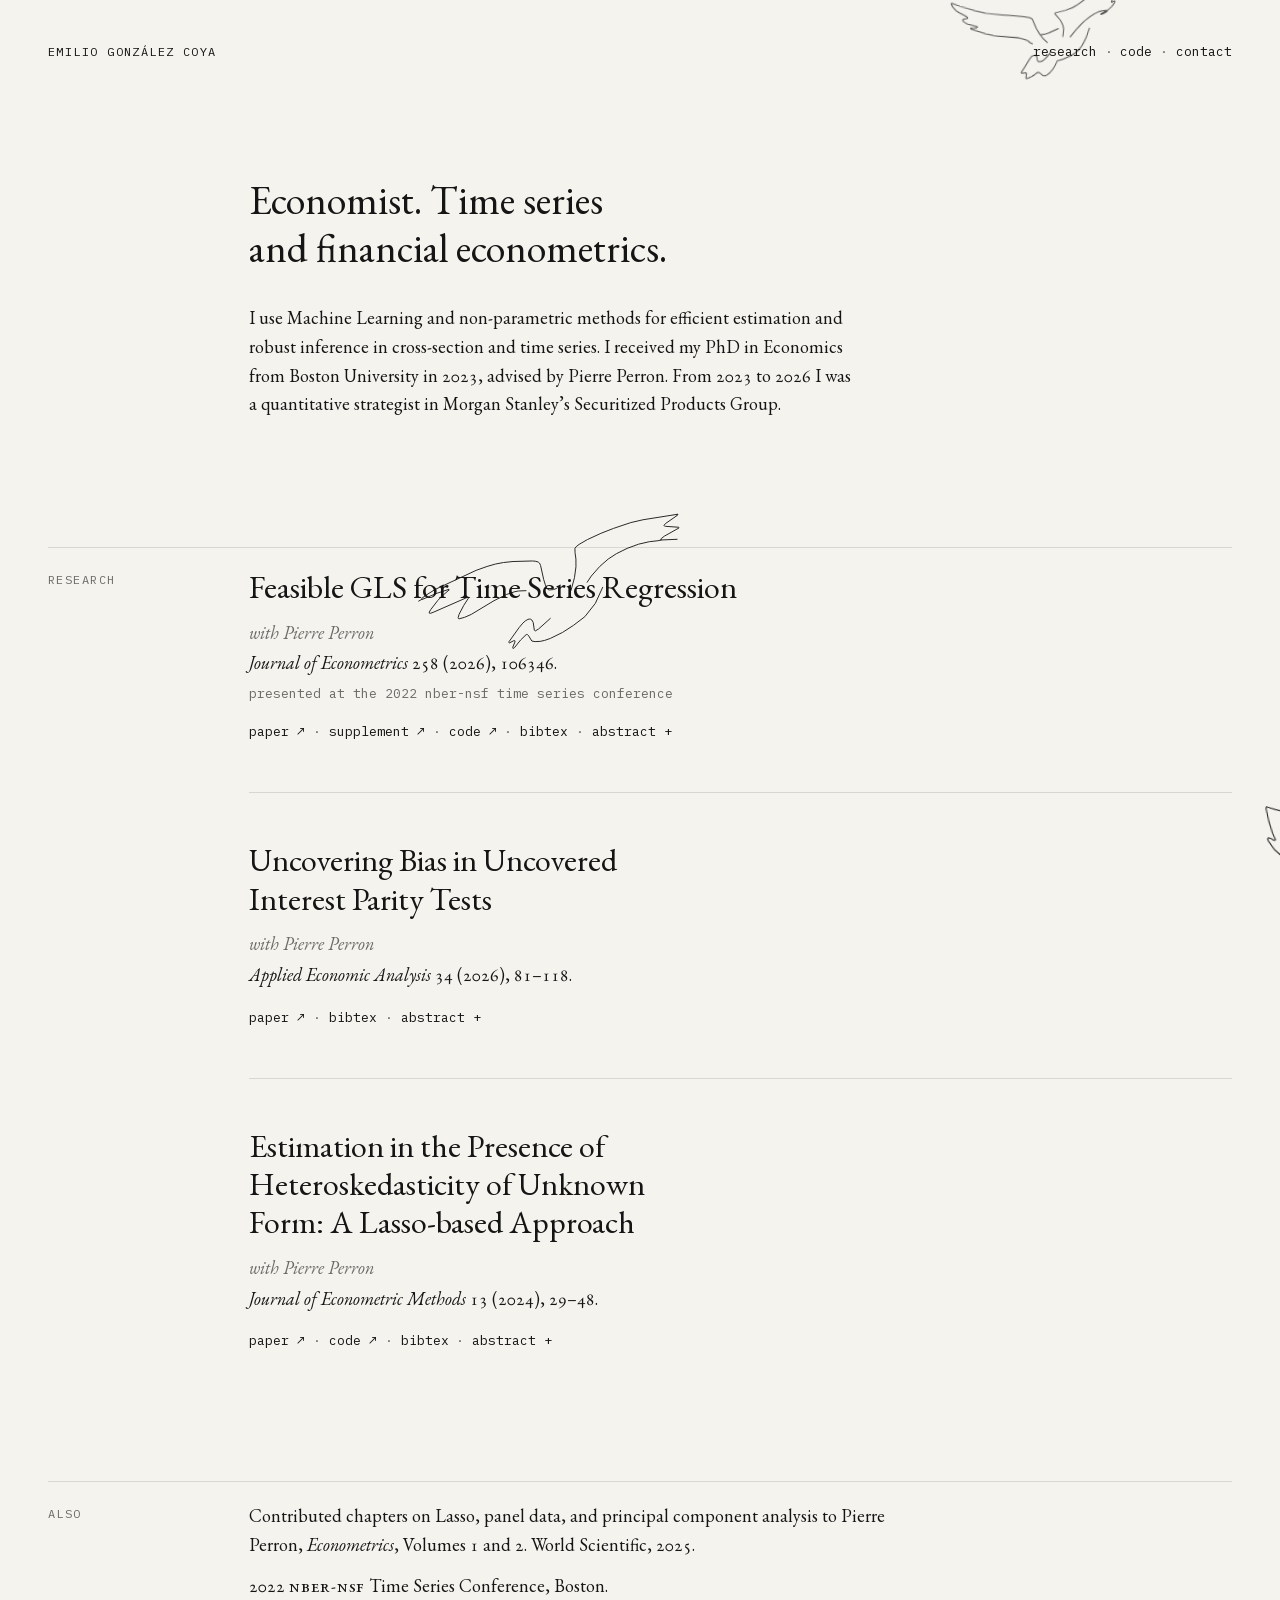
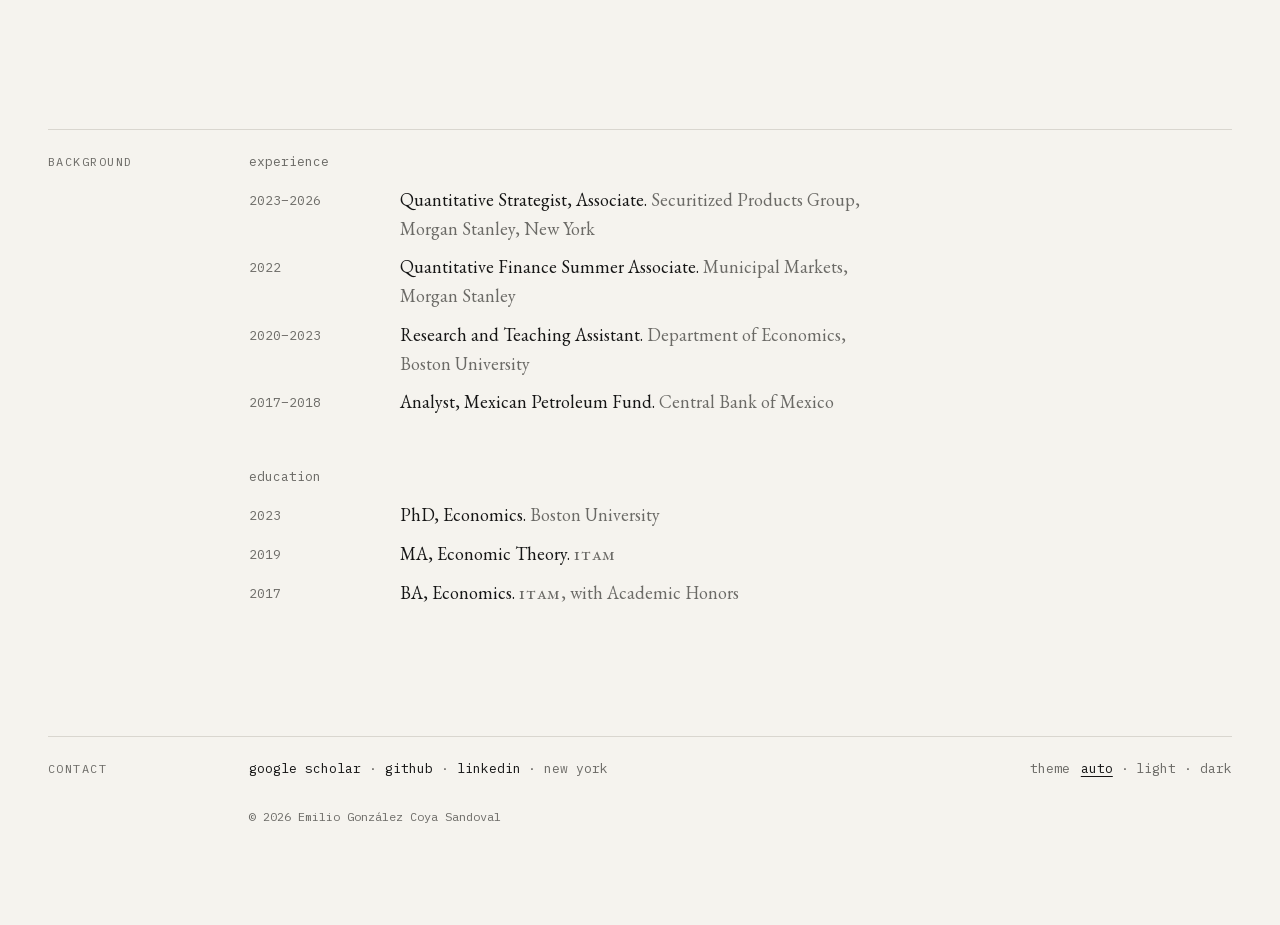
==== commit 056a0abd: "Shorter statement, name set as the labels, full name in the footer - Statement: "Economist. Time ser" ====
--- a/index.html
+++ b/index.html
@@ -4,7 +4,7 @@
   <meta charset="utf-8">
   <meta name="viewport" content="width=device-width, initial-scale=1">
   <title>Emilio González Coya Sandoval — Economist</title>
-  <meta name="description" content="Emilio González Coya Sandoval is an economist working on time series and financial econometrics: machine learning and non-parametric methods for efficient estimation and robust inference. PhD, Boston University.">
+  <meta name="description" content="Emilio González Coya Sandoval, economist. Time series and financial econometrics: machine learning and non-parametric methods for efficient estimation and robust inference. PhD, Boston University.">
   <link rel="canonical" href="https://emiliogcs.com/">
   <meta name="color-scheme" content="light dark">
   <meta name="theme-color" content="#F5F3EE" media="(prefers-color-scheme: light)">
@@ -14,7 +14,7 @@
   <meta property="og:url" content="https://emiliogcs.com/">
   <meta property="og:site_name" content="Emilio González Coya">
   <meta property="og:title" content="Emilio González Coya — Economist">
-  <meta property="og:description" content="Economist working on time series and financial econometrics. Papers and contact.">
+  <meta property="og:description" content="Economist. Time series and financial econometrics. Papers and contact.">
   <meta property="og:image" content="https://emiliogcs.com/assets/og.png">
   <meta property="og:image:width" content="1200">
   <meta property="og:image:height" content="630">
@@ -22,7 +22,7 @@
   <meta property="og:locale" content="en_US">
   <meta name="twitter:card" content="summary_large_image">
   <meta name="twitter:title" content="Emilio González Coya — Economist">
-  <meta name="twitter:description" content="Economist working on time series and financial econometrics. Papers and contact.">
+  <meta name="twitter:description" content="Economist. Time series and financial econometrics. Papers and contact.">
   <meta name="twitter:image" content="https://emiliogcs.com/assets/og.png">
 
   <link rel="icon" href="/favicon.svg" type="image/svg+xml">
@@ -35,6 +35,14 @@
   {
     "@context": "https://schema.org",
     "@graph": [
+      {
+        "@type": "ProfilePage",
+        "@id": "https://emiliogcs.com/#profile",
+        "url": "https://emiliogcs.com/",
+        "name": "Emilio González Coya Sandoval — Economist",
+        "dateModified": "2026-10-20",
+        "mainEntity": { "@id": "https://emiliogcs.com/#person" }
+      },
       {
         "@type": "Person",
         "@id": "https://emiliogcs.com/#person",
@@ -113,7 +121,7 @@
       </svg>
       <!-- /birds -->
       <div class="body reading">
-        <p class="statement" id="statement">Economist working on time&nbsp;series and financial econometrics.</p>
+        <p class="statement" id="statement">Economist. Time&nbsp;series and financial econometrics.</p>
         <p class="bio">I use Machine Learning and non-parametric methods for efficient estimation and robust inference in cross-section and time series. I received my PhD in Economics from Boston University in 2023, advised by Pierre Perron. From 2023 to 2026 I was a quantitative strategist in Morgan Stanley’s Securitized Products Group.</p>
       </div>
     </section>
@@ -279,6 +287,7 @@
         <button type="button" value="dark" aria-pressed="false">dark</button>
       </div>
     </div>
+    <p class="colophon">© 2026 Emilio González Coya Sandoval</p>
   </footer>
 </body>
 </html>
--- a/assets/site.css
+++ b/assets/site.css
@@ -276,12 +276,15 @@
   }
 }
 
+/* The name is set as the section labels are (mono capitals, tracked), in
+   full ink as the link home. */
 .name {
-  font-size: 17px;
-  line-height: 24px;
-  font-variant-caps: all-small-caps;
+  font-family: var(--mono);
+  font-size: 12px;
+  line-height: 24px;
+  letter-spacing: 0.12em;
+  text-transform: uppercase;
   font-variant-numeric: lining-nums;
-  letter-spacing: 0.06em;
 }
 
 .nav ul,
@@ -486,8 +489,14 @@
 }
 .contact-footer {
   display: flex;
-  justify-content: flex-end;
+  flex-wrap: wrap;
+  justify-content: space-between;
+  align-items: baseline;
+  gap: 8px 32px;
   margin-top: 48px;
+}
+.contact-footer .colophon {
+  margin-top: 0;
 }
 
 .flight.armed path {
@@ -806,6 +815,20 @@
 .links .place {
   color: var(--muted);
 }
+/* The full name, small, under the footer: the one place it is spelled out. */
+.colophon {
+  margin-top: 24px;
+  font-family: var(--mono);
+  font-size: 12px;
+  line-height: 24px;
+  font-variant-numeric: lining-nums;
+  color: var(--muted);
+}
+@media (min-width: 900px) {
+  .grid > .colophon {
+    grid-column: 3 / -1;
+  }
+}
 .footer-row {
   display: flex;
   flex-wrap: wrap;
@@ -1027,8 +1050,18 @@
   opacity: 1;
 }
 
-.doc-section :is(p, ul, ol, dl, .table-wrap, .code, div.math, .api-obj) {
+.doc-section :is(p, ul, ol, dl, .table-wrap, .code, div.math, .api-obj, blockquote) {
   margin-top: 16px;
+}
+/* Notes set apart (the README's "> ..."): a hairline at the left, as nested API entries. */
+.doc-section blockquote {
+  max-width: 680px;
+  margin-inline: 0;
+  padding-left: 16px;
+  border-left: 1px solid var(--rule);
+}
+.doc-section blockquote > :first-child {
+  margin-top: 0;
 }
 .doc-section :is(p, ul, ol, dl) {
   max-width: 680px;
